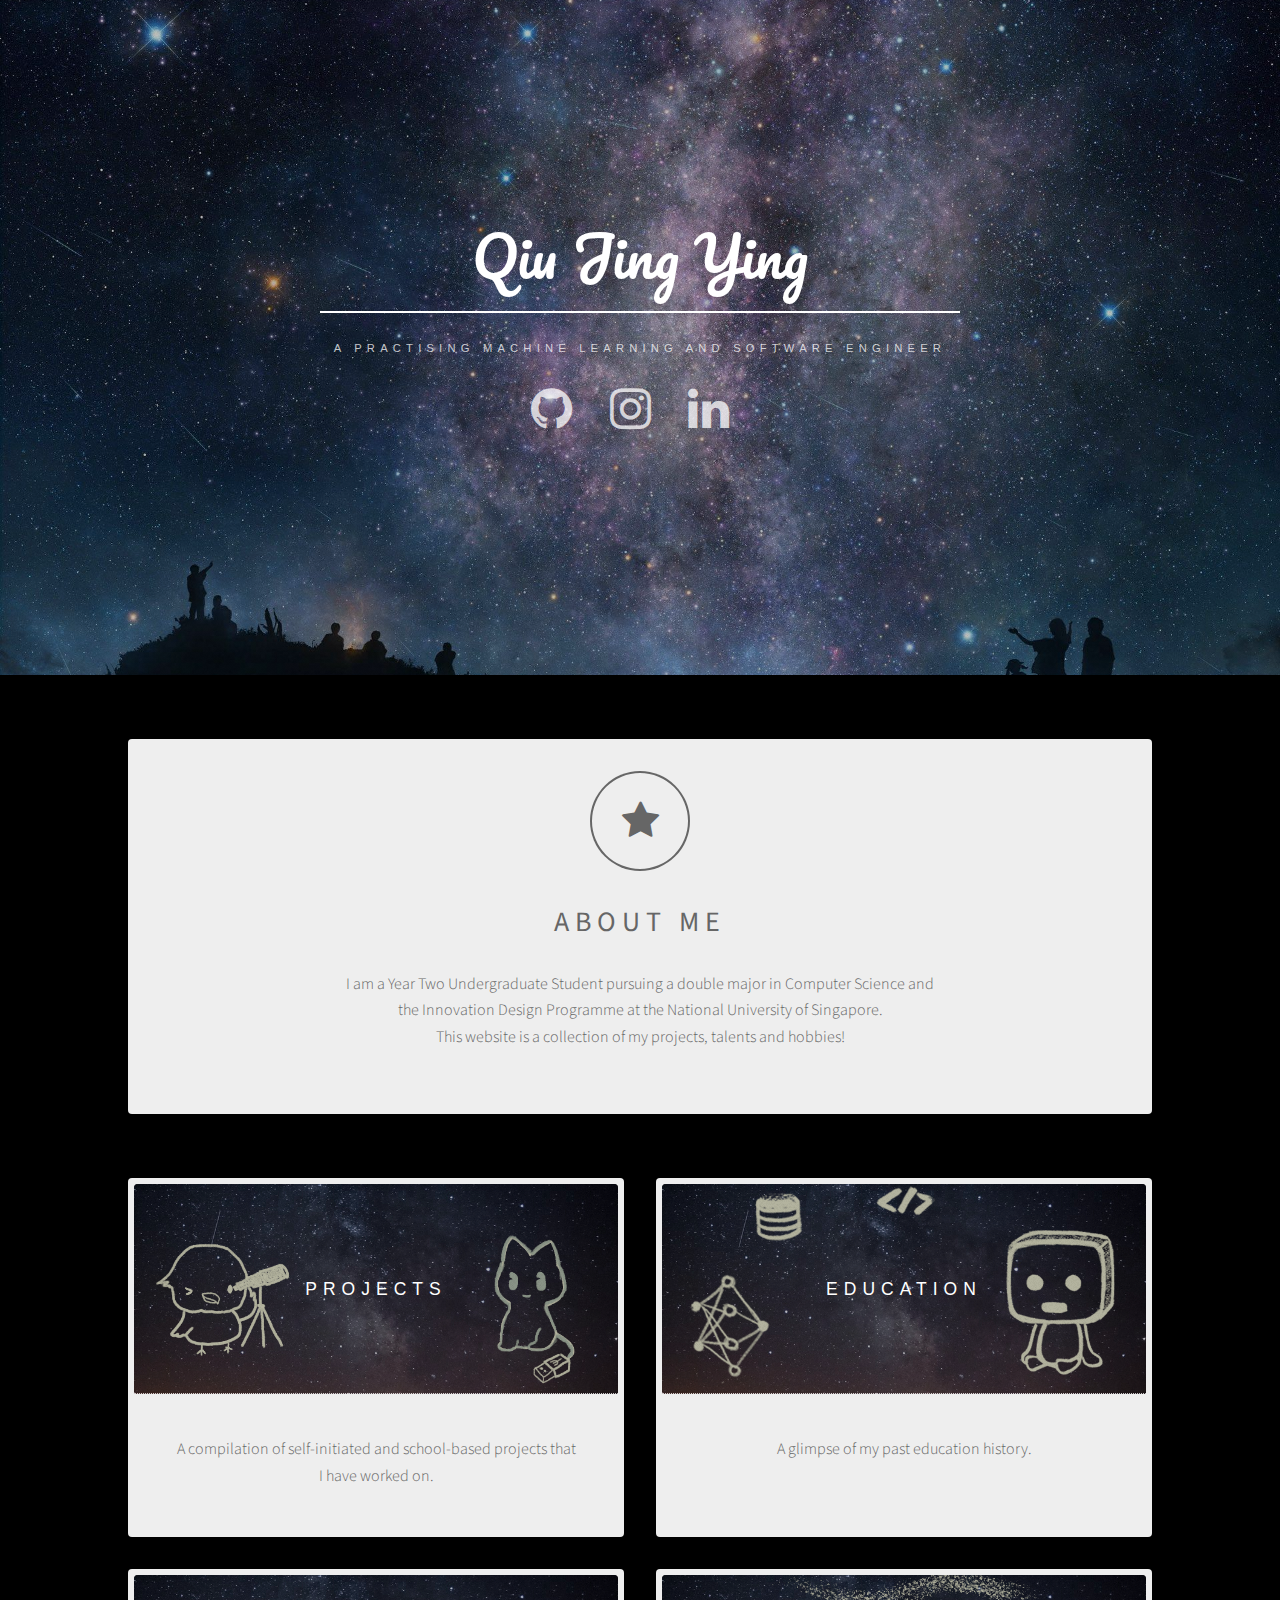
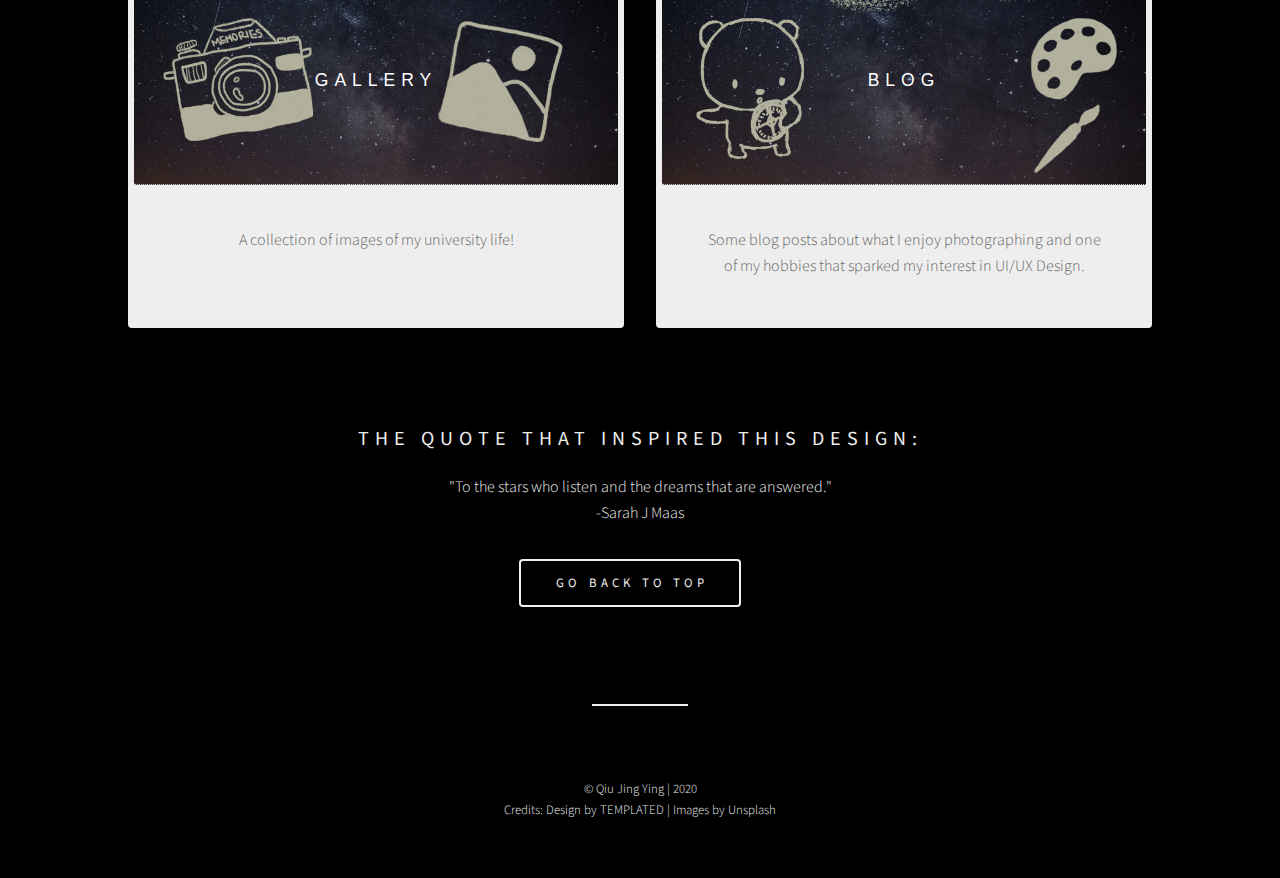
==== portfolio/src/main/webapp/index.html @ 9802f3d8 "rename css main file" ====
<!DOCTYPE html>
<html lang="en">

  <head>
    <meta charset="UTF-8">
    <title>Jing Ying</title>
    <link rel="stylesheet" href="css/main.css">
    <link rel="stylesheet" href="css/stars.css">
    <link rel="icon" href="images/homepage/logo.png">
    <script src="script.js"></script>
  </head>

  <body>
    <header id="header" class="alt">
      <div class="inner">
        <h1>Qiu Jing Ying</h1>
        <p>a practising Machine Learning and Software Engineer</p>
        <ul class="icons">
          <li><a href="https://github.com/haveaqiupill" class="icon fa-github large"><span class="label">Github</span></a></li>
          <li><a href="https://www.instagram.com/haveaqiupill" class="icon fa-instagram large"><span class="label">Instagram</span></a></li>
          <li><a href="https://www.linkedin.com/in/jingyingqiu" class="icon fa-linkedin large"><span class="label">LinkedIn</span></a></li>
        </ul>
      </div>
    </header>

    <!-- Wrapper -->
    <div class="stars">
    <div class="twinkling">
    <div id="wrapper">

      <!-- Banner -->
      <section id="maincard" class="main">
        <span class="icon fa-star major"></span>
        <h2>About Me</h2>
        <p>I am a Year Two Undergraduate Student pursuing a double major in Computer Science and<br />
          the Innovation Design Programme at the National University of Singapore.<br />
          This website is a collection of my projects, talents and hobbies!</p>
      </section>

      <!-- Items -->
      <section class="main items">
        <article class="item">
          <header>
            <a href="pages/projects.html"><img src="images/homepage/projects.png" alt="Projects" /></a>
            <h3>Projects</h3>
          </header>
          <p>A compilation of self-initiated and school-based projects that I have worked on.</p>
        </article>
        <article class="item">
          <header>
            <a href="pages/education.html"><img src="images/homepage/education.png" alt="Education" /></a>
            <h3>Education</h3>
          </header>
          <p>A glimpse of my past education history.</p>
        </article>
        <article class="item">
          <header>
            <a href="pages/gallery.html"><img src="images/homepage/gallery.png" alt="Gallery" /></a>
            <h3>Gallery</h3>
          </header>
          <p>A collection of images of my university life!</p>
        </article>
        <article class="item">
          <header>
            <a href="pages/blog.html"><img src="images/homepage/blog.png" alt="Blog" /></a>
            <h3>Blog</h3>
          </header>
          <p>Some blog posts about what I enjoy photographing and one of my hobbies that sparked my interest
            in UI/UX Design.</p>
        </article>
      </section>

      <!-- CTA -->
      <section id="cta" class="main special">
        <h3>The quote that inspired this design:</h3>
        <p>"To the stars who listen and the dreams that are answered."<br />
          -Sarah J Maas</p>
        <ul class="actions">
          <li><a href="#" class="button big">Go back to Top</a></li>
        </ul>
      </section>

      <!-- Footer -->
      <footer id="footer">
        <p class="copyright">&copy; Qiu Jing Ying | 2020<br /> Credits: Design by TEMPLATED | Images by Unsplash</p>
      </footer>

    </div>
    </div>
    </div>

  <script src="css_js/jquery.min.js"></script>
  <script src="css_js/skel.min.js"></script>
  <script src="css_js/util.js"></script>
  <script src="css_js/main.js"></script>

  </body>
</html>
---- portfolio/src/main/webapp/css/main.css ----
@import url(font-awesome.min.css);
@import url("https://fonts.googleapis.com/css?family=Pacifico|Source+Sans+Pro:200,300,400");

/*
	Epilogue by TEMPLATED
	templated.co @templatedco
	Released for free under the Creative Commons Attribution 3.0 license (templated.co/license)
*/

/* Reset */

	html, body, div, span, applet, object, iframe, h1, h2, h3, h4, h5, h6, p, blockquote, pre, a, abbr, acronym, address, big, cite, code, del, dfn, em, img, ins, kbd, q, s, samp, small, strike, strong, sub, sup, tt, var, b, u, i, center, dl, dt, dd, ol, ul, li, fieldset, form, label, legend, table, caption, tbody, tfoot, thead, tr, th, td, article, aside, canvas, details, embed, figure, figcaption, footer, header, hgroup, menu, nav, output, ruby, section, summary, time, mark, audio, video {
		margin: 0;
		padding: 0;
		border: 0;
		font-size: 100%;
		font: inherit;
		vertical-align: baseline;
	}

	article, aside, details, figcaption, figure, footer, header, hgroup, menu, nav, section {
		display: block;
	}

	body {
		line-height: 1;
	}

	ol, ul {
		list-style: none;
	}

	blockquote, q {
		quotes: none;
	}

	blockquote:before, blockquote:after, q:before, q:after {
		content: '';
		content: none;
	}

	table {
		border-collapse: collapse;
		border-spacing: 0;
	}

	body {
		-webkit-text-size-adjust: none;
	}

/* Box Model */

	*, *:before, *:after {
		-moz-box-sizing: border-box;
		-webkit-box-sizing: border-box;
		box-sizing: border-box;
	}

/* Basic */

	@-ms-viewport {
		width: device-width;
	}

	body {
		-ms-overflow-style: scrollbar;
	}

	@media screen and (max-width: 480px) {

		html, body {
			min-width: 320px;
		}

	}

	body {
		background: #f4f4f4;
	}

		body.is-loading *, body.is-loading *:before, body.is-loading *:after {
			-moz-animation: none !important;
			-webkit-animation: none !important;
			-ms-animation: none !important;
			animation: none !important;
			-moz-transition: none !important;
			-webkit-transition: none !important;
			-ms-transition: none !important;
			transition: none !important;
		}

/* Type */

	body {
		/* background-color: #191919; */
        background-color: #000;
		color: #666666;
	}

	body, input, select, textarea {
		font-family: "Source Sans Pro", Helvetica, sans-serif;
		font-size: 17pt;
		font-weight: 300;
		line-height: 1.65;
	}

		@media screen and (max-width: 1680px) {

			body, input, select, textarea {
				font-size: 13pt;
			}

		}

		@media screen and (max-width: 1280px) {

			body, input, select, textarea {
				font-size: 12pt;
			}

		}

		@media screen and (max-width: 360px) {

			body, input, select, textarea {
				font-size: 11pt;
			}

		}

	a {
		-moz-transition: color 0.2s ease, border-bottom-color 0.2s ease;
		-webkit-transition: color 0.2s ease, border-bottom-color 0.2s ease;
		-ms-transition: color 0.2s ease, border-bottom-color 0.2s ease;
		transition: color 0.2s ease, border-bottom-color 0.2s ease;
		text-decoration: none;
		border-bottom: dotted 1px;
	}

		a:hover {
			border-bottom-color: transparent;
		}

	strong, b {
		font-weight: 400;
	}

	em, i {
		font-style: italic;
	}

	p {
		margin: 0 0 2em 0;
	}

	h1, h2, h3, h4, h5, h6 {
		font-weight: 400;
		line-height: 1.5;
		margin: 0 0 1em 0;
		text-transform: uppercase;
		letter-spacing: 0.375rem;
	}

		h1 a, h2 a, h3 a, h4 a, h5 a, h6 a {
			color: inherit;
			text-decoration: none;
		}

	h1 {
		font-size: 2em;
	}

	h2 {
		font-size: 1.75em;
	}

	h3 {
		font-size: 1.25em;
	}

	h4 {
		font-size: 1em;
	}

	h5 {
		font-size: 0.9em;
	}

	h6 {
		font-size: 0.7em;
	}

	@media screen and (max-width: 736px) {

		h1 {
			font-size: 1.5em;
		}

		h2 {
			font-size: 1.25em;
		}

		h3 {
			font-size: 1em;
		}

	}

	sub {
		font-size: 0.8em;
		position: relative;
		top: 0.5em;
	}

	sup {
		font-size: 0.8em;
		position: relative;
		top: -0.5em;
	}

	blockquote {
		border-left: solid 4px;
		font-style: italic;
		margin: 0 0 2em 0;
		padding: 0.5em 0 0.5em 2em;
	}

	code {
		border-radius: 4px;
		border: solid 1px;
		font-family: "Courier New", monospace;
		font-size: 0.9em;
		margin: 0 0.25em;
		padding: 0.25em 0.65em;
	}

	pre {
		-webkit-overflow-scrolling: touch;
		font-family: "Courier New", monospace;
		font-size: 0.9em;
		margin: 0 0 2em 0;
	}

		pre code {
			display: block;
			line-height: 1.75;
			padding: 1em 1.5em;
			overflow-x: auto;
		}

	hr {
		border: 0;
		border-bottom: solid 1px;
		margin: 2em 0;
	}

		hr.major {
			margin: 3em 0;
		}

	.align-left {
		text-align: left;
	}

	.align-center {
		text-align: center;
	}

	.align-right {
		text-align: right;
	}

	input, select, textarea {
		color: #eeeeee;
	}

	a {
		color: inherit;
	}

		a:hover {
			color: #EF6480 !important;
		}

	strong, b {
		color: #eeeeee;
	}

	h1, h2, h3, h4, h5, h6 {
		color: #eeeeee;
	}

	blockquote {
		border-left-color: #eeeeee;
	}

	code {
		background: rgba(144, 144, 144, 0.075);
		border-color: #666666;
	}

	hr {
		border-bottom-color: #666666;
	}

/* Box */

	.box {
		border-radius: 4px;
		border: solid 1px;
		margin-bottom: 2em;
		padding: 1.5em;
	}

		.box > :last-child,
		.box > :last-child > :last-child,
		.box > :last-child > :last-child > :last-child {
			margin-bottom: 0;
		}

		.box.alt {
			border: 0;
			border-radius: 0;
			padding: 0;
		}

	.box {
		border-color: #666666;
	}

/* Button */

	input[type="submit"],
	input[type="reset"],
	input[type="button"],
	button,
	.button {
		-moz-appearance: none;
		-webkit-appearance: none;
		-ms-appearance: none;
		appearance: none;
		-moz-transition: box-shadow 0.2s ease-in-out, background-color 0.2s ease-in-out, color 0.2s ease-in-out;
		-webkit-transition: box-shadow 0.2s ease-in-out, background-color 0.2s ease-in-out, color 0.2s ease-in-out;
		-ms-transition: box-shadow 0.2s ease-in-out, background-color 0.2s ease-in-out, color 0.2s ease-in-out;
		transition: box-shadow 0.2s ease-in-out, background-color 0.2s ease-in-out, color 0.2s ease-in-out;
		border-radius: 4px;
		border: 0;
		cursor: pointer;
		display: inline-block;
		font-weight: 400;
		height: 3.5em;
		line-height: 3.5em;
		padding: 0 2em 0 2.375em;
		text-align: center;
		text-decoration: none;
		white-space: nowrap;
		text-transform: uppercase;
		letter-spacing: 0.325em;
		font-size: 0.725em;
	}

		input[type="submit"].icon:before,
		input[type="reset"].icon:before,
		input[type="button"].icon:before,
		button.icon:before,
		.button.icon:before {
			margin-right: 0.5em;
		}

		input[type="submit"].fit,
		input[type="reset"].fit,
		input[type="button"].fit,
		button.fit,
		.button.fit {
			display: block;
			margin: 0 0 1em 0;
			width: 100%;
		}

		input[type="submit"].big,
		input[type="reset"].big,
		input[type="button"].big,
		button.big,
		.button.big {
			font-size: 0.8em;
			padding: 0 2.5em 0 2.875em;
			height: 3.75em;
			line-height: 3.75em;
		}

		input[type="submit"].disabled, input[type="submit"]:disabled,
		input[type="reset"].disabled,
		input[type="reset"]:disabled,
		input[type="button"].disabled,
		input[type="button"]:disabled,
		button.disabled,
		button:disabled,
		.button.disabled,
		.button:disabled {
			-moz-pointer-events: none;
			-webkit-pointer-events: none;
			-ms-pointer-events: none;
			pointer-events: none;
			opacity: 0.25;
		}

		@media screen and (max-width: 480px) {

			input[type="submit"],
			input[type="reset"],
			input[type="button"],
			button,
			.button {
				padding: 0;
			}

		}

	input[type="submit"],
	input[type="reset"],
	input[type="button"],
	button,
	.button {
		background-color: transparent;
		box-shadow: inset 0 0 0 2px #eeeeee;
		color: #eeeeee !important;
	}

		input[type="submit"]:hover,
		input[type="reset"]:hover,
		input[type="button"]:hover,
		button:hover,
		.button:hover {
			color: #EF6480 !important;
			box-shadow: inset 0 0 0 2px #EF6480;
		}

		input[type="submit"]:active,
		input[type="reset"]:active,
		input[type="button"]:active,
		button:active,
		.button:active {
			background-color: rgba(239, 100, 128, 0.15);
		}

		input[type="submit"].icon:before,
		input[type="reset"].icon:before,
		input[type="button"].icon:before,
		button.icon:before,
		.button.icon:before {
			color: #999999;
		}

/* Form */

	form {
		margin: 0 0 2em 0;
	}

	label {
		display: block;
		font-size: 0.9em;
		font-weight: 400;
		margin: 0 0 1em 0;
	}

	input[type="text"],
	input[type="password"],
	input[type="email"],
	select,
	textarea {
		-moz-appearance: none;
		-webkit-appearance: none;
		-ms-appearance: none;
		appearance: none;
		border-radius: 4px;
		border: none;
		border: solid 1px;
		color: inherit;
		display: block;
		outline: 0;
		padding: 0 1em;
		text-decoration: none;
		width: 100%;
	}

		input[type="text"]:invalid,
		input[type="password"]:invalid,
		input[type="email"]:invalid,
		select:invalid,
		textarea:invalid {
			box-shadow: none;
		}

	.select-wrapper {
		text-decoration: none;
		display: block;
		position: relative;
	}

		.select-wrapper:before {
			-moz-osx-font-smoothing: grayscale;
			-webkit-font-smoothing: antialiased;
			font-family: FontAwesome;
			font-style: normal;
			font-weight: normal;
			text-transform: none !important;
		}

		.select-wrapper:before {
			content: '\f078';
			display: block;
			height: 2.75em;
			line-height: 2.75em;
			pointer-events: none;
			position: absolute;
			right: 0;
			text-align: center;
			top: 0;
			width: 2.75em;
		}

		.select-wrapper select::-ms-expand {
			display: none;
		}

	input[type="text"],
	input[type="password"],
	input[type="email"],
	select {
		height: 2.75em;
	}

	textarea {
		padding: 0.75em 1em;
	}

	input[type="checkbox"],
	input[type="radio"] {
		-moz-appearance: none;
		-webkit-appearance: none;
		-ms-appearance: none;
		appearance: none;
		display: block;
		float: left;
		margin-right: -2em;
		opacity: 0;
		width: 1em;
		z-index: -1;
	}

		input[type="checkbox"] + label,
		input[type="radio"] + label {
			text-decoration: none;
			cursor: pointer;
			display: inline-block;
			font-size: 1em;
			font-weight: 200;
			padding-left: 2.4em;
			padding-right: 0.75em;
			position: relative;
		}

			input[type="checkbox"] + label:before,
			input[type="radio"] + label:before {
				-moz-osx-font-smoothing: grayscale;
				-webkit-font-smoothing: antialiased;
				font-family: FontAwesome;
				font-style: normal;
				font-weight: normal;
				text-transform: none !important;
			}

			input[type="checkbox"] + label:before,
			input[type="radio"] + label:before {
				border-radius: 4px;
				border: solid 1px;
				content: '';
				display: inline-block;
				height: 1.65em;
				left: 0;
				line-height: 1.58125em;
				position: absolute;
				text-align: center;
				top: 0;
				width: 1.65em;
			}

		input[type="checkbox"]:checked + label:before,
		input[type="radio"]:checked + label:before {
			content: '\f00c';
		}

	input[type="checkbox"] + label:before {
		border-radius: 4px;
	}

	input[type="radio"] + label:before {
		border-radius: 100%;
	}

	::-webkit-input-placeholder {
		opacity: 1.0;
	}

	:-moz-placeholder {
		opacity: 1.0;
	}

	::-moz-placeholder {
		opacity: 1.0;
	}

	:-ms-input-placeholder {
		opacity: 1.0;
	}

	.formerize-placeholder {
		opacity: 1.0;
	}

	label {
		color: #444444;
	}

	input[type="text"],
	input[type="password"],
	input[type="email"],
	select,
	textarea {
		background: rgba(144, 144, 144, 0.075);
		border-color: #666666;
	}

		input[type="text"]:focus,
		input[type="password"]:focus,
		input[type="email"]:focus,
		select:focus,
		textarea:focus {
			border-color: #EF6480;
			box-shadow: 0 0 0 1px #EF6480;
		}

	.select-wrapper:before {
		color: #666666;
	}

	input[type="checkbox"] + label,
	input[type="radio"] + label {
		color: #666666;
	}

		input[type="checkbox"] + label:before,
		input[type="radio"] + label:before {
			background: rgba(144, 144, 144, 0.075);
			border-color: #666666;
		}

	input[type="checkbox"]:checked + label:before,
	input[type="radio"]:checked + label:before {
		background-color: #EF6480;
		border-color: #EF6480;
		color: #ffffff;
	}

	input[type="checkbox"]:focus + label:before,
	input[type="radio"]:focus + label:before {
		border-color: #EF6480;
		box-shadow: 0 0 0 1px #EF6480;
	}

	::-webkit-input-placeholder {
		color: #999999 !important;
	}

	:-moz-placeholder {
		color: #999999 !important;
	}

	::-moz-placeholder {
		color: #999999 !important;
	}

	:-ms-input-placeholder {
		color: #999999 !important;
	}

	.formerize-placeholder {
		color: #999999 !important;
	}

/* Icon */

	.icon {
		text-decoration: none;
		border-bottom: none;
		position: relative;
	}

		.icon:before {
			-moz-osx-font-smoothing: grayscale;
			-webkit-font-smoothing: antialiased;
			font-family: FontAwesome;
			font-style: normal;
			font-weight: normal;
			text-transform: none !important;
		}

		.icon > .label {
			display: none;
		}

        .icon.large {
			display: block;
			margin: 0 0 1.5em 0;
		}
            .icon.large:before {
                    font-size: 3rem;
                    width: 3em;
                    height: 3em;
            }

		.icon.major {
			display: block;
			margin: 0 0 1.5em 0;
		}

			.icon.major:before {
				cursor: default;
				font-size: 2.5rem;
				box-shadow: inset 0 0 0 2px #666666;
				width: 2.5em;
				height: 2.5em;
				line-height: 2.5em;
				display: inline-block;
				border-radius: 100%;
				color: #666666;
			}

		@media screen and (max-width: 736px) {

			.icon.major:before {
				font-size: 2rem;
			}

		}

/* Image */

	.image {
		border-radius: 4px;
		border: 0;
		display: inline-block;
		position: relative;
	}

		.image img {
			border-radius: 4px;
			display: block;
		}

		.image.left, .image.right {
			max-width: 40%;
		}

			.image.left img, .image.right img {
				width: 100%;
			}

		.image.left {
			float: left;
			margin: 0 1.5em 1em 0;
			top: 0.25em;
		}

		.image.right {
			float: right;
			margin: 0 0 1em 1.5em;
			top: 0.25em;
		}

		.image.fit {
			display: block;
			margin: 0 0 2em 0;
			width: 100%;
		}

			.image.fit img {
				width: 100%;
			}

		.image.main {
			display: block;
			margin: 0 0 3em 0;
			width: 100%;
		}

			.image.main img {
				width: 100%;
			}

/* List */

	ol {
		list-style: decimal;
		margin: 0 0 2em 0;
		padding-left: 1.25em;
	}

		ol li {
			padding-left: 0.25em;
		}

	ul {
		list-style: none;
		margin: 0 0 2em 0;
		padding-left: 1em;

	}

		ul li {
            display: inline-block;
            margin-right: 20px;
		}

		ul.alt {
			list-style: none;
			padding-left: 0;
		}

			ul.alt li {
				border-top: solid 1px;
				padding: 0.5em 0;
			}

				ul.alt li:first-child {
					border-top: 0;
					padding-top: 0;
				}

		ul.icons {
			cursor: default;
			list-style: none;
			padding-left: 0;
		}

			ul.icons li {
				display: inline-block;
				padding: 0 1em 0 0;
			}

				ul.icons li:last-child {
					padding-right: 0;
				}

		ul.actions {
			cursor: default;
			list-style: none;
			padding-left: 0;
		}

			ul.actions li {
				display: inline-block;
				padding: 0 1em 0 0;
				vertical-align: middle;
			}

				ul.actions li:last-child {
					padding-right: 0;
				}

			ul.actions.small li {
				padding: 0 0.5em 0 0;
			}

			ul.actions.vertical li {
				display: block;
				padding: 1em 0 0 0;
			}

				ul.actions.vertical li:first-child {
					padding-top: 0;
				}

				ul.actions.vertical li > * {
					margin-bottom: 0;
				}

			ul.actions.vertical.small li {
				padding: 0.5em 0 0 0;
			}

				ul.actions.vertical.small li:first-child {
					padding-top: 0;
				}

			ul.actions.fit {
				display: table;
				margin-left: -1em;
				padding: 0;
				table-layout: fixed;
				width: calc(100% + 1em);
			}

				ul.actions.fit li {
					display: table-cell;
					padding: 0 0 0 1em;
				}

					ul.actions.fit li > * {
						margin-bottom: 0;
					}

				ul.actions.fit.small {
					margin-left: -0.5em;
					width: calc(100% + 0.5em);
				}

					ul.actions.fit.small li {
						padding: 0 0 0 0.5em;
					}

			@media screen and (max-width: 480px) {

				ul.actions {
					margin: 0 0 2em 0;
				}

					ul.actions li {
						padding: 1em 0 0 0;
						display: block;
						text-align: center;
						width: 100%;
					}

						ul.actions li:first-child {
							padding-top: 0;
						}

						ul.actions li > * {
							width: 100%;
							margin: 0 !important;
						}

					ul.actions.small li {
						padding: 0.5em 0 0 0;
					}

						ul.actions.small li:first-child {
							padding-top: 0;
						}

			}

	dl {
		margin: 0 0 2em 0;
	}

		dl dt {
			display: block;
			font-weight: 400;
			margin: 0 0 1em 0;
		}

		dl dd {
			margin-left: 2em;
		}

	ul.alt li {
		border-top-color: #666666;
	}

/* Table */

	.table-wrapper {
		-webkit-overflow-scrolling: touch;
		overflow-x: auto;
	}

	table {
		margin: 0 0 2em 0;
		width: 100%;
	}

		table tbody tr {
			border: solid 1px;
			border-left: 0;
			border-right: 0;
		}

		table td {
			padding: 0.75em 0.75em;
		}

		table th {
			font-size: 0.9em;
			font-weight: 400;
			padding: 0 0.75em 0.75em 0.75em;
			text-align: left;
		}

		table thead {
			border-bottom: solid 2px;
		}

		table tfoot {
			border-top: solid 2px;
		}

		table.alt {
			border-collapse: separate;
		}

			table.alt tbody tr td {
				border: solid 1px;
				border-left-width: 0;
				border-top-width: 0;
			}

				table.alt tbody tr td:first-child {
					border-left-width: 1px;
				}

			table.alt tbody tr:first-child td {
				border-top-width: 1px;
			}

			table.alt thead {
				border-bottom: 0;
			}

			table.alt tfoot {
				border-top: 0;
			}

	table tbody tr {
		border-color: #666666;
	}

		table tbody tr:nth-child(2n + 1) {
			background-color: rgba(144, 144, 144, 0.075);
		}

	table th {
		color: #444444;
	}

	table thead {
		border-bottom-color: #666666;
	}

	table tfoot {
		border-top-color: #666666;
	}

	table.alt tbody tr td {
		border-color: #666666;
	}

/* Main Card */

    #maincard {
		padding: 2em 2em 2em 2em;
		background-color: #eeeeee;
		border-radius: 4px;
		text-align: center;
	}

        #maincard.main > p, h2 {
            color: #666666;
        }

        #main > header:first-child {
			text-align: center;
		}

		@media screen and (max-width: 736px) {

			#main {
				padding: 2em 2em 0.1em 2em;
			}

		}

		@media screen and (max-width: 480px) {

			#main {
				padding: 2em 1em 0.1em 1em;
			}

		}



/* Item */

	.item {
		padding: 3em 3em 1em 3em;
		background-color: #eeeeee;
		border-radius: 4px;
		text-align: center;
	}

		.item header {
			border-top-left-radius: 4px;
			border-top-right-radius: 4px;
			margin: -3em 0 3em -3em;
			width: calc(100% + 6em);
			height: 15em;
			display: -moz-flex;
			display: -webkit-flex;
			display: -ms-flex;
			display: flex;
			-moz-align-items: center;
			-webkit-align-items: center;
			-ms-align-items: center;
			align-items: center;
			-moz-justify-content: center;
			-webkit-justify-content: center;
			-ms-justify-content: center;
			justify-content: center;
			background-color: #444;
			color: rgba(255, 255, 255, 0.75);
			position: relative;
			overflow: hidden;
		}

			.item header input, .item header select, .item header textarea {
				color: #ffffff;
			}

			.item header a {
				color: inherit;
			}

				.item header a:hover {
					color: #EF6480 !important;
				}

			.item header strong, .item header b {
				color: #ffffff;
			}

			.item header h1, .item header h2, .item header h3, .item header h4, .item header h5, .item header h6 {
				color: #ffffff;
			}

			.item header blockquote {
				border-left-color: #ffffff;
			}

			.item header code {
				background: rgba(255, 255, 255, 0.075);
				border-color: #ffffff;
			}

			.item header hr {
				border-bottom-color: #ffffff;
			}

			.item header a {
				-moz-transition: -moz-transform 0.2s ease;
				-webkit-transition: -webkit-transform 0.2s ease;
				-ms-transition: -ms-transform 0.2s ease;
				transition: transform 0.2s ease;
				background-size: cover;
				background-position: center;
				background-repeat: no-repeat;
				position: absolute;
				top: 0;
				left: 0;
				width: 100%;
				height: 100%;
				display: block;
			}

				.item header a:before {
					content: '';
					display: block;
					position: absolute;
					top: 0;
					left: 0;
					width: 100%;
					height: 100%;
					background-color: rgba(0, 0, 0, 0.25);
					background-image: url("../images/homepage/overlay.png");
				}

			.item header:hover a {
				-moz-transform: scale(1.1);
				-webkit-transform: scale(1.1);
				-ms-transform: scale(1.1);
				transform: scale(1.1);
			}

			.item header > * {
				position: relative;
				z-index: 1;
			}

			.item header h3 {
				margin: 0;
				-moz-pointer-events: none;
				-webkit-pointer-events: none;
				-ms-pointer-events: none;
				pointer-events: none;
			}

	.items {
		display: -moz-flex;
		display: -webkit-flex;
		display: -ms-flex;
		display: flex;
		-moz-flex-wrap: wrap;
		-webkit-flex-wrap: wrap;
		-ms-flex-wrap: wrap;
		flex-wrap: wrap;
		width: calc(100% + 2em);
		margin: -2em 0 0 -2em;
	}

		.items .item {
			margin: 2em 0 0 2em;
			width: calc(50% - 2em);
		}

	@media screen and (max-width: 980px) {

		.item header {
			height: 25em;
		}

		.items {
			-moz-flex-direction: column;
			-webkit-flex-direction: column;
			-ms-flex-direction: column;
			flex-direction: column;
			-moz-flex-wrap: nowrap;
			-webkit-flex-wrap: nowrap;
			-ms-flex-wrap: nowrap;
			flex-wrap: nowrap;
			width: 100%;
			margin: 0;
		}

			.items .item {
				width: 100%;
				margin: 0 0 2em 0;
			}

				.items .item:last-child {
					margin-bottom: 0;
				}

	}

	@media screen and (max-width: 736px) {

		.item header {
			height: 15em;
		}

		.items .item {
			margin: 0 0 1em 0;
		}

	}

	@media screen and (max-width: 480px) {

		.item {
			padding: 2em 1em 0.1em 1em;
		}

			.item header {
				height: 12em;
				margin: -2em 0 2em -1em;
				width: calc(100% + 2em);
			}

	}

/* Wrapper */

	#wrapper {
		width: 64em;
		margin: 0 auto;
		max-width: calc(100% - 4em);
		padding: 4em 0 2em 0;
	}

		#wrapper > .main {
			margin-bottom: 4em;
		}

		@media screen and (max-width: 980px) {

			#wrapper {
				padding: 2em 0 2em 0;
			}

				#wrapper > .main {
					margin-bottom: 2em;
				}

		}

		@media screen and (max-width: 736px) {

			#wrapper {
				max-width: calc(100% - 2em);
				padding: 1em 0 0.1em 0;
			}

				#wrapper > .main {
					margin-bottom: 1em;
				}

		}

/* Header */

	#header {
		background-color: #444;
		color: rgba(255, 255, 255, 0.75);
		display: -moz-flex;
		display: -webkit-flex;
		display: -ms-flex;
		display: flex;
		-moz-align-items: center;
		-webkit-align-items: center;
		-ms-align-items: center;
		align-items: center;
		-moz-justify-content: center;
		-webkit-justify-content: center;
		-ms-justify-content: center;
		justify-content: center;
		-moz-flex-direction: column;
		-webkit-flex-direction: column;
		-ms-flex-direction: column;
		flex-direction: column;
		padding: 8em 0 6em 0;
		background-image: url("../images/homepage/banner.jpg");
		background-size: cover;
		background-position: center;
		background-attachment: fixed;
		text-align: center;
		position: relative;
		cursor: default;
	}

		#header input, #header select, #header textarea {
			color: #ffffff;
		}

		#header a {
			color: inherit;
		}

			#header a:hover {
				color: #EF6480 !important;
			}

		#header strong, #header b {
			color: #ffffff;
		}

		#header h1, #header h2, #header h3, #header h4, #header h5, #header h6 {
			color: #ffffff;
		}

		#header blockquote {
			border-left-color: #ffffff;
		}

		#header code {
			background: rgba(255, 255, 255, 0.075);
			border-color: #ffffff;
		}

		#header hr {
			border-bottom-color: #ffffff;
		}

		#header:before {
			content: '';
			display: block;
			position: absolute;
			top: 0;
			left: 0;
			width: 100%;
			height: 100%;
			background-color: rgba(0, 0, 0, 0.25);
			background-image: url("../images/homepage/overlay.png");
		}

		#header h1 {
			margin-bottom: 0.5em;
		}

		#header .inner {
			position: relative;
			z-index: 1;
		}

		#header.alt {
			height: 20em;
			min-height: 20em;
			min-height: 75vh;
		}

			#header.alt:before {
				-moz-transition: background-color 3s ease;
				-webkit-transition: background-color 3s ease;
				-ms-transition: background-color 3s ease;
				transition: background-color 3s ease;
				-moz-transition-delay: 1s;
				-webkit-transition-delay: 1s;
				-ms-transition-delay: 1s;
				transition-delay: 1s;
			}

			#header.alt h1 {
				font-size: 4em;
				padding: 0 0.5em 0.25em 0.5em;
				border-bottom: solid 2px #ffffff;
				font-weight: 200;
				font-family: "Pacifico", cursive;
				text-transform: none;
				letter-spacing: 0;
			}

			#header.alt p {
				text-transform: uppercase;
				letter-spacing: 0.325rem;
				font-weight: 400;
				font-size: 0.8em;
				padding: 0 1.25em;
			}

			#header.alt .inner {
				-moz-transition: opacity 2s ease;
				-webkit-transition: opacity 2s ease;
				-ms-transition: opacity 2s ease;
				transition: opacity 2s ease;
				opacity: 1;
			}

		body.is-loading #header.alt:before {
			background-color: black;
		}

		body.is-loading #header.alt .inner {
			opacity: 0;
		}

		@media screen and (max-width: 1280px) {

			#header {
				background-attachment: scroll;
			}

		}

		@media screen and (max-width: 736px) {

			#header {
				padding: 4em 2em 2em 2em;
			}

				#header.alt h1 {
					font-size: 2.5em;
					padding-left: 0;
					padding-right: 0;
				}

				#header.alt p {
					padding: 0;
				}

				#header.alt .inner {
					max-width: 20em;
				}

		}

/* Main */

	#main {
		padding: 4em 4em 2em 4em;
		background-color: #161712;
		border-radius: 4px;
	}

		#main > header:first-child {
			text-align: center;
		}

		@media screen and (max-width: 736px) {

			#main {
				padding: 2em 2em 0.1em 2em;
			}

		}

		@media screen and (max-width: 480px) {

			#main {
				padding: 2em 1em 0.1em 1em;
			}

		}

/* Intro */

	#intro {
		padding: 3em 4em 0.5em 4em;
		background-color: #161712;
		border-radius: 4px;
		text-align: center;
	}

        #intro > p {
            color: #eeeeee;
        }

		@media screen and (max-width: 736px) {

			#intro {
				padding: 1.5em 2em 0.1em 2em;
			}

		}

		@media screen and (max-width: 480px) {

			#intro {
				padding: 1.5em 1em 0.1em 1em;
			}

				#intro p br {
					display: none;
				}

		}

/* CTA */

	#cta {
		padding: 2em 0 0.1em 0;
		text-align: center;
	}

        #cta > p {
            color: #eeeeee;
        }

		@media screen and (max-width: 736px) {

			#cta {
				padding: 2em 2em 0.1em 2em;
			}

		}

		@media screen and (max-width: 480px) {

			#cta {
				padding: 2em 1em 0.1em 1em;
			}

				#cta p br {
					display: none;
				}

		}

/* Footer */

	#footer {
		text-align: center;
		margin-top: 4em;
	}
        #footer > p {
            color: #eeeeee;
        }

		#footer a {
			color: inherit;
		}

		#footer:before {
			content: '';
			display: inline-block;
			width: 6em;
			height: 2px;
			background-color: #eeeeee;
			margin-bottom: 4em;
		}

		#footer .copyright {
			font-size: 0.8em;
		}

		@media screen and (max-width: 736px) {

			#footer {
				margin-top: 2em;
			}

				#footer:before {
					margin-bottom: 2em;
				}

		}
---- portfolio/src/main/webapp/css/stars.css ----
/* ==============================================================================================
SED Innovations
https://sed.am
https://mkrtchyan.ga
================================================================================================= */
* {
    margin: 0;
    padding: 0;
}
header {
    background-color:rgba(33, 33, 33, 0.9);
    color:#ffffff;
    display:block;
    font: 14px/1.3 Arial,sans-serif;
    height:50px;
    position:relative;
    z-index:5;
}
h2{
    margin-top: 30px;
    text-align: center;
}
header h2{
    font-size: 22px;
    margin: 0 auto;
    padding: 10px 0;
    width: 80%;
    text-align: center;
}
header a, a:visited {
    text-decoration:none;
    color:#fcfcfc;
}

@keyframes move-twink-back {
    from {background-position:0 0;}
    to {background-position:-10000px 5000px;}
}
@-webkit-keyframes move-twink-back {
    from {background-position:0 0;}
    to {background-position:-10000px 5000px;}
}
@-moz-keyframes move-twink-back {
    from {background-position:0 0;}
    to {background-position:-10000px 5000px;}
}
@-ms-keyframes move-twink-back {
    from {background-position:0 0;}
    to {background-position:-10000px 5000px;}
}

@keyframes move-clouds-back {
    from {background-position:0 0;}
    to {background-position:10000px 0;}
}
@-webkit-keyframes move-clouds-back {
    from {background-position:0 0;}
    to {background-position:10000px 0;}
}
@-moz-keyframes move-clouds-back {
    from {background-position:0 0;}
    to {background-position:10000px 0;}
}
@-ms-keyframes move-clouds-back {
    from {background-position: 0;}
    to {background-position:10000px 0;}
}

.stars, .twinkling, .clouds {
  position:relative;
  top:0;
  left:0;
  right:0;
  bottom:0;
  width:100%;
  height:100%;
  display:block;
}

.stars {
  background:#000 url(http://www.script-tutorials.com/demos/360/images/stars.png) repeat top center;
  z-index:0;
}

.twinkling{
  background:transparent url(http://www.script-tutorials.com/demos/360/images/twinkling.png) repeat top center;
  z-index:1;

  -moz-animation:move-twink-back 200s linear infinite;
  -ms-animation:move-twink-back 200s linear infinite;
  -o-animation:move-twink-back 200s linear infinite;
  -webkit-animation:move-twink-back 200s linear infinite;
  animation:move-twink-back 200s linear infinite;
}

.clouds{
    background:transparent url(http://www.script-tutorials.com/demos/360/images/clouds3.png) repeat top center;
    z-index:3;

  -moz-animation:move-clouds-back 200s linear infinite;
  -ms-animation:move-clouds-back 200s linear infinite;
  -o-animation:move-clouds-back 200s linear infinite;
  -webkit-animation:move-clouds-back 200s linear infinite;
  animation:move-clouds-back 200s linear infinite;
}
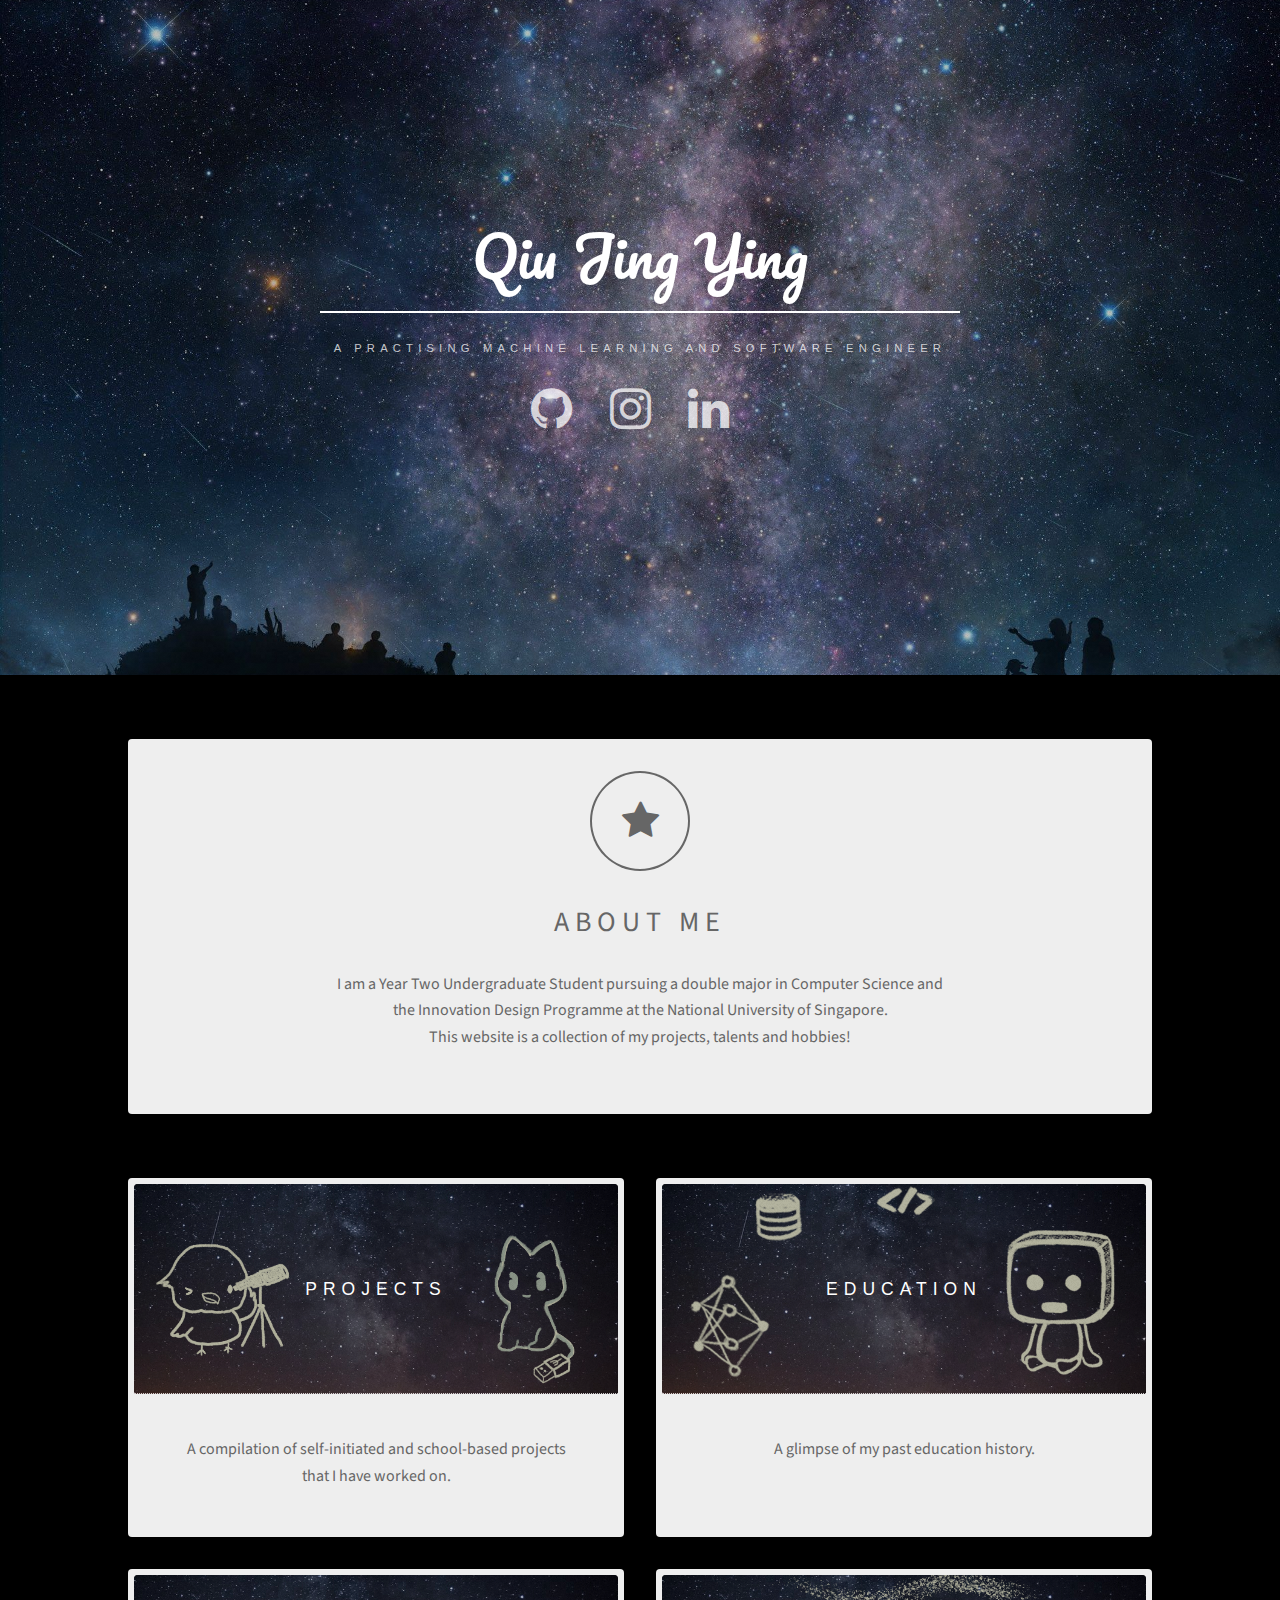
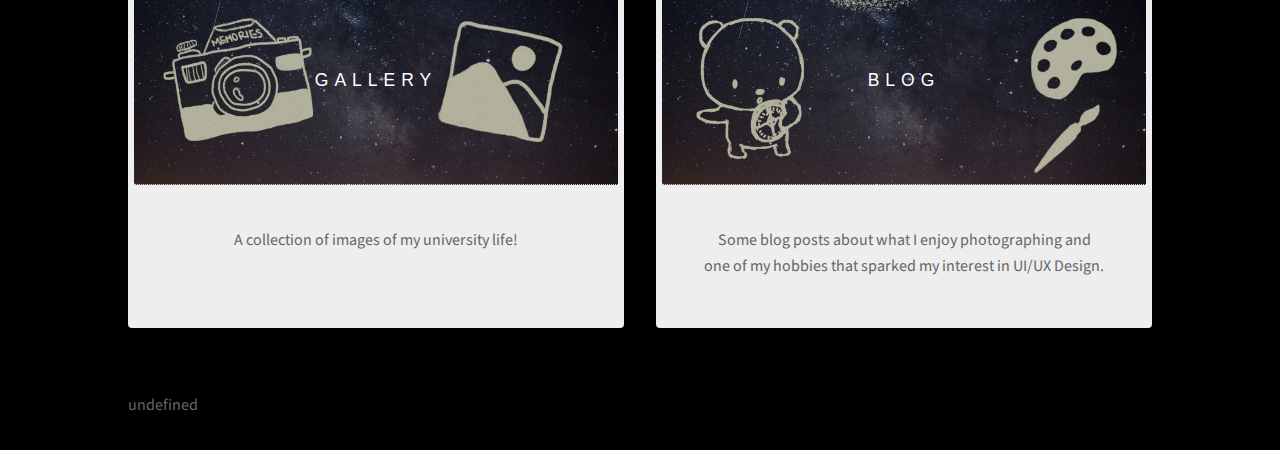
==== commit 454cedbd: "shift code to portfolio directory" ====
--- a/portfolio/src/main/webapp/index.html
+++ b/portfolio/src/main/webapp/index.html
@@ -10,7 +10,7 @@
     <script src="script.js"></script>
   </head>
 
-  <body>
+  <body onload="getDataFromPortfolio()">
     <header id="header" class="alt">
       <div class="inner">
         <h1>Qiu Jing Ying</h1>
@@ -70,6 +70,8 @@
         </article>
       </section>
 
+      <div id="text-container"/>
+
       <!-- CTA -->
       <section id="cta" class="main special">
         <h3>The quote that inspired this design:</h3>
--- a/portfolio/src/main/webapp/css/main.css
+++ b/portfolio/src/main/webapp/css/main.css
@@ -1,504 +1,568 @@
 @import url(font-awesome.min.css);
-@import url("https://fonts.googleapis.com/css?family=Pacifico|Source+Sans+Pro:200,300,400");
+@import url("https://fonts.googleapis.com/css?family=Pacifico|Source+Sans+Pro:400,500");
 
 /*
-	Epilogue by TEMPLATED
-	templated.co @templatedco
-	Released for free under the Creative Commons Attribution 3.0 license (templated.co/license)
+Epilogue by TEMPLATED
+templated.co @templatedco
+Released for free under the Creative Commons Attribution 3.0 license (templated.co/license)
 */
 
 /* Reset */
 
-	html, body, div, span, applet, object, iframe, h1, h2, h3, h4, h5, h6, p, blockquote, pre, a, abbr, acronym, address, big, cite, code, del, dfn, em, img, ins, kbd, q, s, samp, small, strike, strong, sub, sup, tt, var, b, u, i, center, dl, dt, dd, ol, ul, li, fieldset, form, label, legend, table, caption, tbody, tfoot, thead, tr, th, td, article, aside, canvas, details, embed, figure, figcaption, footer, header, hgroup, menu, nav, output, ruby, section, summary, time, mark, audio, video {
-		margin: 0;
+html, body, div, span, applet, object, iframe, h1, h2, h3, h4, h5, h6, p, blockquote, pre, a, abbr, acronym, address, big, cite, code, del, dfn, em, img, ins, kbd, q, s, samp, small, strike, strong, sub, sup, tt, var, b, u, i, center, dl, dt, dd, ol, ul, li, fieldset, form, label, legend, table, caption, tbody, tfoot, thead, tr, th, td, article, aside, canvas, details, embed, figure, figcaption, footer, header, hgroup, menu, nav, output, ruby, section, summary, time, mark, audio, video {
+	margin: 0;
+	padding: 0;
+	border: 0;
+	font-size: 100%;
+	font: inherit;
+	vertical-align: baseline;
+}
+
+article, aside, details, figcaption, figure, footer, header, hgroup, menu, nav, section {
+	display: block;
+}
+
+body {
+	line-height: 1;
+}
+
+ol, ul {
+	list-style: none;
+}
+
+blockquote, q {
+	quotes: none;
+}
+
+blockquote:before, blockquote:after, q:before, q:after {
+	content: '';
+	content: none;
+}
+
+table {
+	border-collapse: collapse;
+	border-spacing: 0;
+}
+
+body {
+	-webkit-text-size-adjust: none;
+}
+
+/* Box Model */
+
+*, *:before, *:after {
+	-moz-box-sizing: border-box;
+	-webkit-box-sizing: border-box;
+	box-sizing: border-box;
+}
+
+/* Basic */
+
+@-ms-viewport {
+	width: device-width;
+}
+
+body {
+	-ms-overflow-style: scrollbar;
+}
+
+@media screen and (max-width: 480px) {
+
+	html, body {
+		min-width: 320px;
+	}
+
+}
+
+body {
+	background: #f4f4f4;
+}
+
+	body.is-loading *, body.is-loading *:before, body.is-loading *:after {
+		-moz-animation: none !important;
+		-webkit-animation: none !important;
+		-ms-animation: none !important;
+		animation: none !important;
+		-moz-transition: none !important;
+		-webkit-transition: none !important;
+		-ms-transition: none !important;
+		transition: none !important;
+	}
+
+/* Type */
+
+body {
+	/* background-color: #191919; */
+	background-color: #000;
+	color: #666666;
+}
+
+body, input, select, textarea {
+	font-family: "Source Sans Pro", Helvetica, sans-serif;
+	font-size: 17pt;
+	font-weight: 400;
+	line-height: 1.65;
+}
+
+	@media screen and (max-width: 1680px) {
+
+		body, input, select, textarea {
+			font-size: 13pt;
+		}
+
+	}
+
+	@media screen and (max-width: 1280px) {
+
+		body, input, select, textarea {
+			font-size: 12pt;
+		}
+
+	}
+
+	@media screen and (max-width: 360px) {
+
+		body, input, select, textarea {
+			font-size: 11pt;
+		}
+
+	}
+
+a {
+	-moz-transition: color 0.2s ease, border-bottom-color 0.2s ease;
+	-webkit-transition: color 0.2s ease, border-bottom-color 0.2s ease;
+	-ms-transition: color 0.2s ease, border-bottom-color 0.2s ease;
+	transition: color 0.2s ease, border-bottom-color 0.2s ease;
+	text-decoration: none;
+	border-bottom: dotted 1px;
+}
+
+	a:hover {
+		border-bottom-color: transparent;
+	}
+
+strong, b {
+	font-weight: 500;
+}
+
+em, i {
+	font-style: italic;
+}
+
+p {
+	margin: 0 0 2em 0;
+}
+
+h1, h2, h3, h4, h5, h6 {
+	font-weight: 400;
+	line-height: 1.5;
+	margin: 0 0 1em 0;
+	text-transform: uppercase;
+	letter-spacing: 0.375rem;
+}
+
+	h1 a, h2 a, h3 a, h4 a, h5 a, h6 a {
+		color: inherit;
+		text-decoration: none;
+	}
+
+h1 {
+	font-size: 2em;
+}
+
+h2 {
+	font-size: 1.75em;
+}
+
+h3 {
+	font-size: 1.25em;
+}
+
+h4 {
+	font-size: 1em;
+}
+
+h5 {
+	font-size: 0.9em;
+}
+
+h6 {
+	font-size: 0.7em;
+}
+
+@media screen and (max-width: 736px) {
+
+	h1 {
+		font-size: 1.5em;
+	}
+
+	h2 {
+		font-size: 1.25em;
+	}
+
+	h3 {
+		font-size: 1em;
+	}
+
+}
+
+sub {
+	font-size: 0.8em;
+	position: relative;
+	top: 0.5em;
+}
+
+sup {
+	font-size: 0.8em;
+	position: relative;
+	top: -0.5em;
+}
+
+blockquote {
+	border-left: solid 4px;
+	font-style: italic;
+	margin: 0 0 2em 0;
+	padding: 0.5em 0 0.5em 2em;
+}
+
+code {
+	border-radius: 4px;
+	border: solid 1px;
+	font-family: "Courier New", monospace;
+	font-size: 0.9em;
+	margin: 0 0.25em;
+	padding: 0.25em 0.65em;
+}
+
+pre {
+	-webkit-overflow-scrolling: touch;
+	font-family: "Courier New", monospace;
+	font-size: 0.9em;
+	margin: 0 0 2em 0;
+}
+
+	pre code {
+		display: block;
+		line-height: 1.75;
+		padding: 1em 1.5em;
+		overflow-x: auto;
+	}
+
+hr {
+	border: 0;
+	border-bottom: solid 1px;
+	margin: 2em 0;
+}
+
+	hr.major {
+		margin: 3em 0;
+	}
+
+.align-left {
+	text-align: left;
+}
+
+.align-center {
+	text-align: center;
+}
+
+.align-right {
+	text-align: right;
+}
+
+input, select, textarea {
+	color: #eeeeee;
+}
+
+a {
+	color: inherit;
+}
+
+	a:hover {
+		color: #EF6480 !important;
+	}
+
+strong, b {
+	color: #eeeeee;
+}
+
+h1, h2, h3, h4, h5, h6 {
+	color: #eeeeee;
+}
+
+blockquote {
+	border-left-color: #eeeeee;
+}
+
+code {
+	background: rgba(144, 144, 144, 0.075);
+	border-color: #666666;
+}
+
+hr {
+	border-bottom-color: #666666;
+}
+
+/* Box */
+
+.box {
+	border-radius: 4px;
+	border: solid 1px;
+	margin-bottom: 2em;
+	padding: 1.5em;
+}
+
+	.box > :last-child,
+	.box > :last-child > :last-child,
+	.box > :last-child > :last-child > :last-child {
+		margin-bottom: 0;
+	}
+
+	.box.alt {
+		border: 0;
+		border-radius: 0;
 		padding: 0;
-		border: 0;
-		font-size: 100%;
-		font: inherit;
-		vertical-align: baseline;
-	}
-
-	article, aside, details, figcaption, figure, footer, header, hgroup, menu, nav, section {
+	}
+
+.box {
+	border-color: #666666;
+}
+
+/* Button */
+
+input[type="submit"],
+input[type="reset"],
+input[type="button"],
+button,
+.button {
+	-moz-appearance: none;
+	-webkit-appearance: none;
+	-ms-appearance: none;
+	appearance: none;
+	-moz-transition: box-shadow 0.2s ease-in-out, background-color 0.2s ease-in-out, color 0.2s ease-in-out;
+	-webkit-transition: box-shadow 0.2s ease-in-out, background-color 0.2s ease-in-out, color 0.2s ease-in-out;
+	-ms-transition: box-shadow 0.2s ease-in-out, background-color 0.2s ease-in-out, color 0.2s ease-in-out;
+	transition: box-shadow 0.2s ease-in-out, background-color 0.2s ease-in-out, color 0.2s ease-in-out;
+	border-radius: 4px;
+	border: 0;
+	cursor: pointer;
+	display: inline-block;
+	font-weight: 400;
+	height: 3.5em;
+	line-height: 3.5em;
+	padding: 0 2em 0 2.375em;
+	text-align: center;
+	text-decoration: none;
+	white-space: nowrap;
+	text-transform: uppercase;
+	letter-spacing: 0.325em;
+	font-size: 0.725em;
+}
+
+	input[type="submit"].icon:before,
+	input[type="reset"].icon:before,
+	input[type="button"].icon:before,
+	button.icon:before,
+	.button.icon:before {
+		margin-right: 0.5em;
+	}
+
+	input[type="submit"].fit,
+	input[type="reset"].fit,
+	input[type="button"].fit,
+	button.fit,
+	.button.fit {
 		display: block;
-	}
-
-	body {
-		line-height: 1;
-	}
-
-	ol, ul {
-		list-style: none;
-	}
-
-	blockquote, q {
-		quotes: none;
-	}
-
-	blockquote:before, blockquote:after, q:before, q:after {
-		content: '';
-		content: none;
-	}
-
-	table {
-		border-collapse: collapse;
-		border-spacing: 0;
-	}
-
-	body {
-		-webkit-text-size-adjust: none;
-	}
-
-/* Box Model */
-
-	*, *:before, *:after {
-		-moz-box-sizing: border-box;
-		-webkit-box-sizing: border-box;
-		box-sizing: border-box;
-	}
-
-/* Basic */
-
-	@-ms-viewport {
-		width: device-width;
-	}
-
-	body {
-		-ms-overflow-style: scrollbar;
+		margin: 0 0 1em 0;
+		width: 100%;
+	}
+
+	input[type="submit"].big,
+	input[type="reset"].big,
+	input[type="button"].big,
+	button.big,
+	.button.big {
+		font-size: 0.8em;
+		padding: 0 2.5em 0 2.875em;
+		height: 3.75em;
+		line-height: 3.75em;
+	}
+
+	input[type="submit"].disabled, input[type="submit"]:disabled,
+	input[type="reset"].disabled,
+	input[type="reset"]:disabled,
+	input[type="button"].disabled,
+	input[type="button"]:disabled,
+	button.disabled,
+	button:disabled,
+	.button.disabled,
+	.button:disabled {
+		-moz-pointer-events: none;
+		-webkit-pointer-events: none;
+		-ms-pointer-events: none;
+		pointer-events: none;
+		opacity: 0.25;
 	}
 
 	@media screen and (max-width: 480px) {
 
-		html, body {
-			min-width: 320px;
-		}
-
-	}
-
-	body {
-		background: #f4f4f4;
-	}
-
-		body.is-loading *, body.is-loading *:before, body.is-loading *:after {
-			-moz-animation: none !important;
-			-webkit-animation: none !important;
-			-ms-animation: none !important;
-			animation: none !important;
-			-moz-transition: none !important;
-			-webkit-transition: none !important;
-			-ms-transition: none !important;
-			transition: none !important;
-		}
-
-/* Type */
-
-	body {
-		/* background-color: #191919; */
-        background-color: #000;
-		color: #666666;
-	}
-
-	body, input, select, textarea {
-		font-family: "Source Sans Pro", Helvetica, sans-serif;
-		font-size: 17pt;
-		font-weight: 300;
-		line-height: 1.65;
-	}
-
-		@media screen and (max-width: 1680px) {
-
-			body, input, select, textarea {
-				font-size: 13pt;
-			}
-
-		}
-
-		@media screen and (max-width: 1280px) {
-
-			body, input, select, textarea {
-				font-size: 12pt;
-			}
-
-		}
-
-		@media screen and (max-width: 360px) {
-
-			body, input, select, textarea {
-				font-size: 11pt;
-			}
-
-		}
-
-	a {
-		-moz-transition: color 0.2s ease, border-bottom-color 0.2s ease;
-		-webkit-transition: color 0.2s ease, border-bottom-color 0.2s ease;
-		-ms-transition: color 0.2s ease, border-bottom-color 0.2s ease;
-		transition: color 0.2s ease, border-bottom-color 0.2s ease;
+		input[type="submit"],
+		input[type="reset"],
+		input[type="button"],
+		button,
+		.button {
+			padding: 0;
+		}
+
+	}
+
+input[type="submit"],
+input[type="reset"],
+input[type="button"],
+button,
+.button {
+	background-color: transparent;
+	box-shadow: inset 0 0 0 2px #eeeeee;
+	color: #eeeeee !important;
+}
+
+	input[type="submit"]:hover,
+	input[type="reset"]:hover,
+	input[type="button"]:hover,
+	button:hover,
+	.button:hover {
+		color: #EF6480 !important;
+		box-shadow: inset 0 0 0 2px #EF6480;
+	}
+
+	input[type="submit"]:active,
+	input[type="reset"]:active,
+	input[type="button"]:active,
+	button:active,
+	.button:active {
+		background-color: rgba(239, 100, 128, 0.15);
+	}
+
+	input[type="submit"].icon:before,
+	input[type="reset"].icon:before,
+	input[type="button"].icon:before,
+	button.icon:before,
+	.button.icon:before {
+		color: #999999;
+	}
+
+/* Form */
+
+form {
+	margin: 0 0 2em 0;
+}
+
+label {
+	display: block;
+	font-size: 0.9em;
+	font-weight: 400;
+	margin: 0 0 1em 0;
+}
+
+input[type="text"],
+input[type="password"],
+input[type="email"],
+select,
+textarea {
+	-moz-appearance: none;
+	-webkit-appearance: none;
+	-ms-appearance: none;
+	appearance: none;
+	border-radius: 4px;
+	border: none;
+	border: solid 1px;
+	color: inherit;
+	display: block;
+	outline: 0;
+	padding: 0 1em;
+	text-decoration: none;
+	width: 100%;
+}
+
+	input[type="text"]:invalid,
+	input[type="password"]:invalid,
+	input[type="email"]:invalid,
+	select:invalid,
+	textarea:invalid {
+		box-shadow: none;
+	}
+
+.select-wrapper {
+	text-decoration: none;
+	display: block;
+	position: relative;
+}
+
+	.select-wrapper:before {
+		-moz-osx-font-smoothing: grayscale;
+		-webkit-font-smoothing: antialiased;
+		font-family: FontAwesome;
+		font-style: normal;
+		font-weight: normal;
+		text-transform: none !important;
+	}
+
+	.select-wrapper:before {
+		content: '\f078';
+		display: block;
+		height: 2.75em;
+		line-height: 2.75em;
+		pointer-events: none;
+		position: absolute;
+		right: 0;
+		text-align: center;
+		top: 0;
+		width: 2.75em;
+	}
+
+	.select-wrapper select::-ms-expand {
+		display: none;
+	}
+
+input[type="text"],
+input[type="password"],
+input[type="email"],
+select {
+	height: 2.75em;
+}
+
+textarea {
+	padding: 0.75em 1em;
+}
+
+input[type="checkbox"],
+input[type="radio"] {
+	-moz-appearance: none;
+	-webkit-appearance: none;
+	-ms-appearance: none;
+	appearance: none;
+	display: block;
+	float: left;
+	margin-right: -2em;
+	opacity: 0;
+	width: 1em;
+	z-index: -1;
+}
+
+	input[type="checkbox"] + label,
+	input[type="radio"] + label {
 		text-decoration: none;
-		border-bottom: dotted 1px;
-	}
-
-		a:hover {
-			border-bottom-color: transparent;
-		}
-
-	strong, b {
-		font-weight: 400;
-	}
-
-	em, i {
-		font-style: italic;
-	}
-
-	p {
-		margin: 0 0 2em 0;
-	}
-
-	h1, h2, h3, h4, h5, h6 {
-		font-weight: 400;
-		line-height: 1.5;
-		margin: 0 0 1em 0;
-		text-transform: uppercase;
-		letter-spacing: 0.375rem;
-	}
-
-		h1 a, h2 a, h3 a, h4 a, h5 a, h6 a {
-			color: inherit;
-			text-decoration: none;
-		}
-
-	h1 {
-		font-size: 2em;
-	}
-
-	h2 {
-		font-size: 1.75em;
-	}
-
-	h3 {
-		font-size: 1.25em;
-	}
-
-	h4 {
-		font-size: 1em;
-	}
-
-	h5 {
-		font-size: 0.9em;
-	}
-
-	h6 {
-		font-size: 0.7em;
-	}
-
-	@media screen and (max-width: 736px) {
-
-		h1 {
-			font-size: 1.5em;
-		}
-
-		h2 {
-			font-size: 1.25em;
-		}
-
-		h3 {
-			font-size: 1em;
-		}
-
-	}
-
-	sub {
-		font-size: 0.8em;
-		position: relative;
-		top: 0.5em;
-	}
-
-	sup {
-		font-size: 0.8em;
-		position: relative;
-		top: -0.5em;
-	}
-
-	blockquote {
-		border-left: solid 4px;
-		font-style: italic;
-		margin: 0 0 2em 0;
-		padding: 0.5em 0 0.5em 2em;
-	}
-
-	code {
-		border-radius: 4px;
-		border: solid 1px;
-		font-family: "Courier New", monospace;
-		font-size: 0.9em;
-		margin: 0 0.25em;
-		padding: 0.25em 0.65em;
-	}
-
-	pre {
-		-webkit-overflow-scrolling: touch;
-		font-family: "Courier New", monospace;
-		font-size: 0.9em;
-		margin: 0 0 2em 0;
-	}
-
-		pre code {
-			display: block;
-			line-height: 1.75;
-			padding: 1em 1.5em;
-			overflow-x: auto;
-		}
-
-	hr {
-		border: 0;
-		border-bottom: solid 1px;
-		margin: 2em 0;
-	}
-
-		hr.major {
-			margin: 3em 0;
-		}
-
-	.align-left {
-		text-align: left;
-	}
-
-	.align-center {
-		text-align: center;
-	}
-
-	.align-right {
-		text-align: right;
-	}
-
-	input, select, textarea {
-		color: #eeeeee;
-	}
-
-	a {
-		color: inherit;
-	}
-
-		a:hover {
-			color: #EF6480 !important;
-		}
-
-	strong, b {
-		color: #eeeeee;
-	}
-
-	h1, h2, h3, h4, h5, h6 {
-		color: #eeeeee;
-	}
-
-	blockquote {
-		border-left-color: #eeeeee;
-	}
-
-	code {
-		background: rgba(144, 144, 144, 0.075);
-		border-color: #666666;
-	}
-
-	hr {
-		border-bottom-color: #666666;
-	}
-
-/* Box */
-
-	.box {
-		border-radius: 4px;
-		border: solid 1px;
-		margin-bottom: 2em;
-		padding: 1.5em;
-	}
-
-		.box > :last-child,
-		.box > :last-child > :last-child,
-		.box > :last-child > :last-child > :last-child {
-			margin-bottom: 0;
-		}
-
-		.box.alt {
-			border: 0;
-			border-radius: 0;
-			padding: 0;
-		}
-
-	.box {
-		border-color: #666666;
-	}
-
-/* Button */
-
-	input[type="submit"],
-	input[type="reset"],
-	input[type="button"],
-	button,
-	.button {
-		-moz-appearance: none;
-		-webkit-appearance: none;
-		-ms-appearance: none;
-		appearance: none;
-		-moz-transition: box-shadow 0.2s ease-in-out, background-color 0.2s ease-in-out, color 0.2s ease-in-out;
-		-webkit-transition: box-shadow 0.2s ease-in-out, background-color 0.2s ease-in-out, color 0.2s ease-in-out;
-		-ms-transition: box-shadow 0.2s ease-in-out, background-color 0.2s ease-in-out, color 0.2s ease-in-out;
-		transition: box-shadow 0.2s ease-in-out, background-color 0.2s ease-in-out, color 0.2s ease-in-out;
-		border-radius: 4px;
-		border: 0;
 		cursor: pointer;
 		display: inline-block;
-		font-weight: 400;
-		height: 3.5em;
-		line-height: 3.5em;
-		padding: 0 2em 0 2.375em;
-		text-align: center;
-		text-decoration: none;
-		white-space: nowrap;
-		text-transform: uppercase;
-		letter-spacing: 0.325em;
-		font-size: 0.725em;
-	}
-
-		input[type="submit"].icon:before,
-		input[type="reset"].icon:before,
-		input[type="button"].icon:before,
-		button.icon:before,
-		.button.icon:before {
-			margin-right: 0.5em;
-		}
-
-		input[type="submit"].fit,
-		input[type="reset"].fit,
-		input[type="button"].fit,
-		button.fit,
-		.button.fit {
-			display: block;
-			margin: 0 0 1em 0;
-			width: 100%;
-		}
-
-		input[type="submit"].big,
-		input[type="reset"].big,
-		input[type="button"].big,
-		button.big,
-		.button.big {
-			font-size: 0.8em;
-			padding: 0 2.5em 0 2.875em;
-			height: 3.75em;
-			line-height: 3.75em;
-		}
-
-		input[type="submit"].disabled, input[type="submit"]:disabled,
-		input[type="reset"].disabled,
-		input[type="reset"]:disabled,
-		input[type="button"].disabled,
-		input[type="button"]:disabled,
-		button.disabled,
-		button:disabled,
-		.button.disabled,
-		.button:disabled {
-			-moz-pointer-events: none;
-			-webkit-pointer-events: none;
-			-ms-pointer-events: none;
-			pointer-events: none;
-			opacity: 0.25;
-		}
-
-		@media screen and (max-width: 480px) {
-
-			input[type="submit"],
-			input[type="reset"],
-			input[type="button"],
-			button,
-			.button {
-				padding: 0;
-			}
-
-		}
-
-	input[type="submit"],
-	input[type="reset"],
-	input[type="button"],
-	button,
-	.button {
-		background-color: transparent;
-		box-shadow: inset 0 0 0 2px #eeeeee;
-		color: #eeeeee !important;
-	}
-
-		input[type="submit"]:hover,
-		input[type="reset"]:hover,
-		input[type="button"]:hover,
-		button:hover,
-		.button:hover {
-			color: #EF6480 !important;
-			box-shadow: inset 0 0 0 2px #EF6480;
-		}
-
-		input[type="submit"]:active,
-		input[type="reset"]:active,
-		input[type="button"]:active,
-		button:active,
-		.button:active {
-			background-color: rgba(239, 100, 128, 0.15);
-		}
-
-		input[type="submit"].icon:before,
-		input[type="reset"].icon:before,
-		input[type="button"].icon:before,
-		button.icon:before,
-		.button.icon:before {
-			color: #999999;
-		}
-
-/* Form */
-
-	form {
-		margin: 0 0 2em 0;
-	}
-
-	label {
-		display: block;
-		font-size: 0.9em;
-		font-weight: 400;
-		margin: 0 0 1em 0;
-	}
-
-	input[type="text"],
-	input[type="password"],
-	input[type="email"],
-	select,
-	textarea {
-		-moz-appearance: none;
-		-webkit-appearance: none;
-		-ms-appearance: none;
-		appearance: none;
-		border-radius: 4px;
-		border: none;
-		border: solid 1px;
-		color: inherit;
-		display: block;
-		outline: 0;
-		padding: 0 1em;
-		text-decoration: none;
-		width: 100%;
-	}
-
-		input[type="text"]:invalid,
-		input[type="password"]:invalid,
-		input[type="email"]:invalid,
-		select:invalid,
-		textarea:invalid {
-			box-shadow: none;
-		}
-
-	.select-wrapper {
-		text-decoration: none;
-		display: block;
+		font-size: 1em;
+		font-weight: 200;
+		padding-left: 2.4em;
+		padding-right: 0.75em;
 		position: relative;
 	}
 
-		.select-wrapper:before {
+		input[type="checkbox"] + label:before,
+		input[type="radio"] + label:before {
 			-moz-osx-font-smoothing: grayscale;
 			-webkit-font-smoothing: antialiased;
 			font-family: FontAwesome;
@@ -507,822 +571,542 @@
 			text-transform: none !important;
 		}
 
-		.select-wrapper:before {
-			content: '\f078';
-			display: block;
-			height: 2.75em;
-			line-height: 2.75em;
-			pointer-events: none;
+		input[type="checkbox"] + label:before,
+		input[type="radio"] + label:before {
+			border-radius: 4px;
+			border: solid 1px;
+			content: '';
+			display: inline-block;
+			height: 1.65em;
+			left: 0;
+			line-height: 1.58125em;
 			position: absolute;
-			right: 0;
 			text-align: center;
 			top: 0;
-			width: 2.75em;
-		}
-
-		.select-wrapper select::-ms-expand {
-			display: none;
-		}
-
-	input[type="text"],
-	input[type="password"],
-	input[type="email"],
-	select {
-		height: 2.75em;
-	}
-
-	textarea {
-		padding: 0.75em 1em;
-	}
-
-	input[type="checkbox"],
-	input[type="radio"] {
-		-moz-appearance: none;
-		-webkit-appearance: none;
-		-ms-appearance: none;
-		appearance: none;
-		display: block;
-		float: left;
-		margin-right: -2em;
-		opacity: 0;
-		width: 1em;
-		z-index: -1;
-	}
-
-		input[type="checkbox"] + label,
-		input[type="radio"] + label {
-			text-decoration: none;
-			cursor: pointer;
-			display: inline-block;
-			font-size: 1em;
-			font-weight: 200;
-			padding-left: 2.4em;
-			padding-right: 0.75em;
-			position: relative;
-		}
-
-			input[type="checkbox"] + label:before,
-			input[type="radio"] + label:before {
-				-moz-osx-font-smoothing: grayscale;
-				-webkit-font-smoothing: antialiased;
-				font-family: FontAwesome;
-				font-style: normal;
-				font-weight: normal;
-				text-transform: none !important;
-			}
-
-			input[type="checkbox"] + label:before,
-			input[type="radio"] + label:before {
-				border-radius: 4px;
-				border: solid 1px;
-				content: '';
-				display: inline-block;
-				height: 1.65em;
-				left: 0;
-				line-height: 1.58125em;
-				position: absolute;
-				text-align: center;
-				top: 0;
-				width: 1.65em;
-			}
-
-		input[type="checkbox"]:checked + label:before,
-		input[type="radio"]:checked + label:before {
-			content: '\f00c';
-		}
-
-	input[type="checkbox"] + label:before {
-		border-radius: 4px;
-	}
-
+			width: 1.65em;
+		}
+
+	input[type="checkbox"]:checked + label:before,
+	input[type="radio"]:checked + label:before {
+		content: '\f00c';
+	}
+
+input[type="checkbox"] + label:before {
+	border-radius: 4px;
+}
+
+input[type="radio"] + label:before {
+	border-radius: 100%;
+}
+
+::-webkit-input-placeholder {
+	opacity: 1.0;
+}
+
+:-moz-placeholder {
+	opacity: 1.0;
+}
+
+::-moz-placeholder {
+	opacity: 1.0;
+}
+
+:-ms-input-placeholder {
+	opacity: 1.0;
+}
+
+.formerize-placeholder {
+	opacity: 1.0;
+}
+
+label {
+	color: #444444;
+}
+
+input[type="text"],
+input[type="password"],
+input[type="email"],
+select,
+textarea {
+	background: rgba(144, 144, 144, 0.075);
+	border-color: #666666;
+}
+
+	input[type="text"]:focus,
+	input[type="password"]:focus,
+	input[type="email"]:focus,
+	select:focus,
+	textarea:focus {
+		border-color: #EF6480;
+		box-shadow: 0 0 0 1px #EF6480;
+	}
+
+.select-wrapper:before {
+	color: #666666;
+}
+
+input[type="checkbox"] + label,
+input[type="radio"] + label {
+	color: #666666;
+}
+
+	input[type="checkbox"] + label:before,
 	input[type="radio"] + label:before {
-		border-radius: 100%;
-	}
-
-	::-webkit-input-placeholder {
-		opacity: 1.0;
-	}
-
-	:-moz-placeholder {
-		opacity: 1.0;
-	}
-
-	::-moz-placeholder {
-		opacity: 1.0;
-	}
-
-	:-ms-input-placeholder {
-		opacity: 1.0;
-	}
-
-	.formerize-placeholder {
-		opacity: 1.0;
-	}
-
-	label {
-		color: #444444;
-	}
-
-	input[type="text"],
-	input[type="password"],
-	input[type="email"],
-	select,
-	textarea {
 		background: rgba(144, 144, 144, 0.075);
 		border-color: #666666;
 	}
 
-		input[type="text"]:focus,
-		input[type="password"]:focus,
-		input[type="email"]:focus,
-		select:focus,
-		textarea:focus {
-			border-color: #EF6480;
-			box-shadow: 0 0 0 1px #EF6480;
-		}
-
-	.select-wrapper:before {
-		color: #666666;
-	}
-
-	input[type="checkbox"] + label,
-	input[type="radio"] + label {
-		color: #666666;
-	}
-
-		input[type="checkbox"] + label:before,
-		input[type="radio"] + label:before {
-			background: rgba(144, 144, 144, 0.075);
-			border-color: #666666;
-		}
-
-	input[type="checkbox"]:checked + label:before,
-	input[type="radio"]:checked + label:before {
-		background-color: #EF6480;
-		border-color: #EF6480;
-		color: #ffffff;
-	}
-
-	input[type="checkbox"]:focus + label:before,
-	input[type="radio"]:focus + label:before {
-		border-color: #EF6480;
-		box-shadow: 0 0 0 1px #EF6480;
-	}
-
-	::-webkit-input-placeholder {
-		color: #999999 !important;
-	}
-
-	:-moz-placeholder {
-		color: #999999 !important;
-	}
-
-	::-moz-placeholder {
-		color: #999999 !important;
-	}
-
-	:-ms-input-placeholder {
-		color: #999999 !important;
-	}
-
-	.formerize-placeholder {
-		color: #999999 !important;
-	}
+input[type="checkbox"]:checked + label:before,
+input[type="radio"]:checked + label:before {
+	background-color: #EF6480;
+	border-color: #EF6480;
+	color: #ffffff;
+}
+
+input[type="checkbox"]:focus + label:before,
+input[type="radio"]:focus + label:before {
+	border-color: #EF6480;
+	box-shadow: 0 0 0 1px #EF6480;
+}
+
+::-webkit-input-placeholder {
+	color: #999999 !important;
+}
+
+:-moz-placeholder {
+	color: #999999 !important;
+}
+
+::-moz-placeholder {
+	color: #999999 !important;
+}
+
+:-ms-input-placeholder {
+	color: #999999 !important;
+}
+
+.formerize-placeholder {
+	color: #999999 !important;
+}
 
 /* Icon */
 
-	.icon {
-		text-decoration: none;
-		border-bottom: none;
-		position: relative;
-	}
-
-		.icon:before {
-			-moz-osx-font-smoothing: grayscale;
-			-webkit-font-smoothing: antialiased;
-			font-family: FontAwesome;
-			font-style: normal;
-			font-weight: normal;
-			text-transform: none !important;
-		}
-
-		.icon > .label {
-			display: none;
-		}
-
-        .icon.large {
+.icon {
+	text-decoration: none;
+	border-bottom: none;
+	position: relative;
+}
+
+	.icon:before {
+		-moz-osx-font-smoothing: grayscale;
+		-webkit-font-smoothing: antialiased;
+		font-family: FontAwesome;
+		font-style: normal;
+		font-weight: normal;
+		text-transform: none !important;
+	}
+
+	.icon > .label {
+		display: none;
+	}
+
+	.icon.large {
+		display: block;
+		margin: 0 0 1.5em 0;
+	}
+		.icon.large:before {
+				font-size: 3rem;
+				width: 3em;
+				height: 3em;
+		}
+
+	.icon.major {
+		display: block;
+		margin: 0 0 1.5em 0;
+	}
+
+		.icon.major:before {
+			cursor: default;
+			font-size: 2.5rem;
+			box-shadow: inset 0 0 0 2px #666666;
+			width: 2.5em;
+			height: 2.5em;
+			line-height: 2.5em;
+			display: inline-block;
+			border-radius: 100%;
+			color: #666666;
+		}
+
+	@media screen and (max-width: 736px) {
+
+		.icon.major:before {
+			font-size: 2rem;
+		}
+
+	}
+
+/* Image */
+
+.image {
+	border-radius: 4px;
+	border: 0;
+	display: inline-block;
+	position: relative;
+}
+
+	.image img {
+		border-radius: 4px;
+		display: block;
+	}
+
+	.image.left, .image.right {
+		max-width: 40%;
+	}
+
+		.image.left img, .image.right img {
+			width: 100%;
+		}
+
+	.image.left {
+		float: left;
+		margin: 0 1.5em 1em 0;
+		top: 0.25em;
+	}
+
+	.image.right {
+		float: right;
+		margin: 0 0 1em 1.5em;
+		top: 0.25em;
+	}
+
+	.image.fit {
+		display: block;
+		margin: 0 0 2em 0;
+		width: 100%;
+	}
+
+		.image.fit img {
+			width: 100%;
+		}
+
+	.image.main {
+		display: block;
+		margin: 0 0 3em 0;
+		width: 100%;
+	}
+
+		.image.main img {
+			width: 100%;
+		}
+
+/* List */
+
+ol {
+	list-style: decimal;
+	margin: 0 0 2em 0;
+	padding-left: 1.25em;
+}
+
+	ol li {
+		padding-left: 0.25em;
+	}
+
+ul {
+	list-style: none;
+	margin: 0 0 2em 0;
+	padding-left: 1em;
+
+}
+
+	ul li {
+		display: inline-block;
+		margin-right: 20px;
+	}
+
+	ul.alt {
+		list-style: none;
+		padding-left: 0;
+	}
+
+		ul.alt li {
+			border-top: solid 1px;
+			padding: 0.5em 0;
+		}
+
+			ul.alt li:first-child {
+				border-top: 0;
+				padding-top: 0;
+			}
+
+	ul.icons {
+		cursor: default;
+		list-style: none;
+		padding-left: 0;
+	}
+
+		ul.icons li {
+			display: inline-block;
+			padding: 0 1em 0 0;
+		}
+
+			ul.icons li:last-child {
+				padding-right: 0;
+			}
+
+	ul.actions {
+		cursor: default;
+		list-style: none;
+		padding-left: 0;
+	}
+
+		ul.actions li {
+			display: inline-block;
+			padding: 0 1em 0 0;
+			vertical-align: middle;
+		}
+
+			ul.actions li:last-child {
+				padding-right: 0;
+			}
+
+		ul.actions.small li {
+			padding: 0 0.5em 0 0;
+		}
+
+		ul.actions.vertical li {
 			display: block;
-			margin: 0 0 1.5em 0;
-		}
-            .icon.large:before {
-                    font-size: 3rem;
-                    width: 3em;
-                    height: 3em;
-            }
-
-		.icon.major {
-			display: block;
-			margin: 0 0 1.5em 0;
-		}
-
-			.icon.major:before {
-				cursor: default;
-				font-size: 2.5rem;
-				box-shadow: inset 0 0 0 2px #666666;
-				width: 2.5em;
-				height: 2.5em;
-				line-height: 2.5em;
-				display: inline-block;
-				border-radius: 100%;
-				color: #666666;
-			}
-
-		@media screen and (max-width: 736px) {
-
-			.icon.major:before {
-				font-size: 2rem;
-			}
-
-		}
-
-/* Image */
-
-	.image {
-		border-radius: 4px;
-		border: 0;
-		display: inline-block;
-		position: relative;
-	}
-
-		.image img {
-			border-radius: 4px;
-			display: block;
-		}
-
-		.image.left, .image.right {
-			max-width: 40%;
-		}
-
-			.image.left img, .image.right img {
-				width: 100%;
-			}
-
-		.image.left {
-			float: left;
-			margin: 0 1.5em 1em 0;
-			top: 0.25em;
-		}
-
-		.image.right {
-			float: right;
-			margin: 0 0 1em 1.5em;
-			top: 0.25em;
-		}
-
-		.image.fit {
-			display: block;
-			margin: 0 0 2em 0;
-			width: 100%;
-		}
-
-			.image.fit img {
-				width: 100%;
-			}
-
-		.image.main {
-			display: block;
-			margin: 0 0 3em 0;
-			width: 100%;
-		}
-
-			.image.main img {
-				width: 100%;
-			}
-
-/* List */
-
-	ol {
-		list-style: decimal;
-		margin: 0 0 2em 0;
-		padding-left: 1.25em;
-	}
-
-		ol li {
-			padding-left: 0.25em;
-		}
-
-	ul {
-		list-style: none;
-		margin: 0 0 2em 0;
-		padding-left: 1em;
-
-	}
-
-		ul li {
-            display: inline-block;
-            margin-right: 20px;
-		}
-
-		ul.alt {
-			list-style: none;
-			padding-left: 0;
-		}
-
-			ul.alt li {
-				border-top: solid 1px;
-				padding: 0.5em 0;
-			}
-
-				ul.alt li:first-child {
-					border-top: 0;
-					padding-top: 0;
-				}
-
-		ul.icons {
-			cursor: default;
-			list-style: none;
-			padding-left: 0;
-		}
-
-			ul.icons li {
-				display: inline-block;
-				padding: 0 1em 0 0;
-			}
-
-				ul.icons li:last-child {
-					padding-right: 0;
-				}
-
-		ul.actions {
-			cursor: default;
-			list-style: none;
-			padding-left: 0;
-		}
-
-			ul.actions li {
-				display: inline-block;
-				padding: 0 1em 0 0;
-				vertical-align: middle;
-			}
-
-				ul.actions li:last-child {
-					padding-right: 0;
-				}
-
-			ul.actions.small li {
-				padding: 0 0.5em 0 0;
-			}
-
-			ul.actions.vertical li {
-				display: block;
-				padding: 1em 0 0 0;
-			}
-
-				ul.actions.vertical li:first-child {
-					padding-top: 0;
-				}
-
-				ul.actions.vertical li > * {
+			padding: 1em 0 0 0;
+		}
+
+			ul.actions.vertical li:first-child {
+				padding-top: 0;
+			}
+
+			ul.actions.vertical li > * {
+				margin-bottom: 0;
+			}
+
+		ul.actions.vertical.small li {
+			padding: 0.5em 0 0 0;
+		}
+
+			ul.actions.vertical.small li:first-child {
+				padding-top: 0;
+			}
+
+		ul.actions.fit {
+			display: table;
+			margin-left: -1em;
+			padding: 0;
+			table-layout: fixed;
+			width: calc(100% + 1em);
+		}
+
+			ul.actions.fit li {
+				display: table-cell;
+				padding: 0 0 0 1em;
+			}
+
+				ul.actions.fit li > * {
 					margin-bottom: 0;
 				}
 
-			ul.actions.vertical.small li {
-				padding: 0.5em 0 0 0;
-			}
-
-				ul.actions.vertical.small li:first-child {
-					padding-top: 0;
+			ul.actions.fit.small {
+				margin-left: -0.5em;
+				width: calc(100% + 0.5em);
+			}
+
+				ul.actions.fit.small li {
+					padding: 0 0 0 0.5em;
 				}
 
-			ul.actions.fit {
-				display: table;
-				margin-left: -1em;
-				padding: 0;
-				table-layout: fixed;
-				width: calc(100% + 1em);
-			}
-
-				ul.actions.fit li {
-					display: table-cell;
-					padding: 0 0 0 1em;
+		@media screen and (max-width: 480px) {
+
+			ul.actions {
+				margin: 0 0 2em 0;
+			}
+
+				ul.actions li {
+					padding: 1em 0 0 0;
+					display: block;
+					text-align: center;
+					width: 100%;
 				}
 
-					ul.actions.fit li > * {
-						margin-bottom: 0;
+					ul.actions li:first-child {
+						padding-top: 0;
 					}
 
-				ul.actions.fit.small {
-					margin-left: -0.5em;
-					width: calc(100% + 0.5em);
+					ul.actions li > * {
+						width: 100%;
+						margin: 0 !important;
+					}
+
+				ul.actions.small li {
+					padding: 0.5em 0 0 0;
 				}
 
-					ul.actions.fit.small li {
-						padding: 0 0 0 0.5em;
+					ul.actions.small li:first-child {
+						padding-top: 0;
 					}
 
-			@media screen and (max-width: 480px) {
-
-				ul.actions {
-					margin: 0 0 2em 0;
-				}
-
-					ul.actions li {
-						padding: 1em 0 0 0;
-						display: block;
-						text-align: center;
-						width: 100%;
-					}
-
-						ul.actions li:first-child {
-							padding-top: 0;
-						}
-
-						ul.actions li > * {
-							width: 100%;
-							margin: 0 !important;
-						}
-
-					ul.actions.small li {
-						padding: 0.5em 0 0 0;
-					}
-
-						ul.actions.small li:first-child {
-							padding-top: 0;
-						}
-
-			}
-
-	dl {
-		margin: 0 0 2em 0;
-	}
-
-		dl dt {
-			display: block;
-			font-weight: 400;
-			margin: 0 0 1em 0;
-		}
-
-		dl dd {
-			margin-left: 2em;
-		}
-
-	ul.alt li {
-		border-top-color: #666666;
-	}
+		}
+
+dl {
+	margin: 0 0 2em 0;
+}
+
+	dl dt {
+		display: block;
+		font-weight: 400;
+		margin: 0 0 1em 0;
+	}
+
+	dl dd {
+		margin-left: 2em;
+	}
+
+ul.alt li {
+	border-top-color: #666666;
+}
 
 /* Table */
 
-	.table-wrapper {
-		-webkit-overflow-scrolling: touch;
-		overflow-x: auto;
-	}
-
-	table {
-		margin: 0 0 2em 0;
-		width: 100%;
-	}
-
-		table tbody tr {
+.table-wrapper {
+	-webkit-overflow-scrolling: touch;
+	overflow-x: auto;
+}
+
+table {
+	margin: 0 0 2em 0;
+	width: 100%;
+}
+
+	table tbody tr {
+		border: solid 1px;
+		border-left: 0;
+		border-right: 0;
+	}
+
+	table td {
+		padding: 0.75em 0.75em;
+	}
+
+	table th {
+		font-size: 0.9em;
+		font-weight: 400;
+		padding: 0 0.75em 0.75em 0.75em;
+		text-align: left;
+	}
+
+	table thead {
+		border-bottom: solid 2px;
+	}
+
+	table tfoot {
+		border-top: solid 2px;
+	}
+
+	table.alt {
+		border-collapse: separate;
+	}
+
+		table.alt tbody tr td {
 			border: solid 1px;
-			border-left: 0;
-			border-right: 0;
-		}
-
-		table td {
-			padding: 0.75em 0.75em;
-		}
-
-		table th {
-			font-size: 0.9em;
-			font-weight: 400;
-			padding: 0 0.75em 0.75em 0.75em;
-			text-align: left;
-		}
-
-		table thead {
-			border-bottom: solid 2px;
-		}
-
-		table tfoot {
-			border-top: solid 2px;
-		}
-
-		table.alt {
-			border-collapse: separate;
-		}
-
-			table.alt tbody tr td {
-				border: solid 1px;
-				border-left-width: 0;
-				border-top-width: 0;
-			}
-
-				table.alt tbody tr td:first-child {
-					border-left-width: 1px;
-				}
-
-			table.alt tbody tr:first-child td {
-				border-top-width: 1px;
-			}
-
-			table.alt thead {
-				border-bottom: 0;
-			}
-
-			table.alt tfoot {
-				border-top: 0;
-			}
-
-	table tbody tr {
-		border-color: #666666;
-	}
-
-		table tbody tr:nth-child(2n + 1) {
-			background-color: rgba(144, 144, 144, 0.075);
-		}
-
-	table th {
-		color: #444444;
-	}
-
-	table thead {
-		border-bottom-color: #666666;
-	}
-
-	table tfoot {
-		border-top-color: #666666;
-	}
-
-	table.alt tbody tr td {
-		border-color: #666666;
-	}
+			border-left-width: 0;
+			border-top-width: 0;
+		}
+
+			table.alt tbody tr td:first-child {
+				border-left-width: 1px;
+			}
+
+		table.alt tbody tr:first-child td {
+			border-top-width: 1px;
+		}
+
+		table.alt thead {
+			border-bottom: 0;
+		}
+
+		table.alt tfoot {
+			border-top: 0;
+		}
+
+table tbody tr {
+	border-color: #666666;
+}
+
+	table tbody tr:nth-child(2n + 1) {
+		background-color: rgba(144, 144, 144, 0.075);
+	}
+
+table th {
+	color: #444444;
+}
+
+table thead {
+	border-bottom-color: #666666;
+}
+
+table tfoot {
+	border-top-color: #666666;
+}
+
+table.alt tbody tr td {
+	border-color: #666666;
+}
 
 /* Main Card */
 
-    #maincard {
-		padding: 2em 2em 2em 2em;
-		background-color: #eeeeee;
-		border-radius: 4px;
+#maincard {
+	padding: 2em 2em 2em 2em;
+	background-color: #eeeeee;
+	border-radius: 4px;
+	text-align: center;
+}
+
+	#maincard.main > p, h2 {
+		color: #666666;
+	}
+
+	#main > header:first-child {
 		text-align: center;
 	}
 
-        #maincard.main > p, h2 {
-            color: #666666;
-        }
-
-        #main > header:first-child {
-			text-align: center;
-		}
-
-		@media screen and (max-width: 736px) {
-
-			#main {
-				padding: 2em 2em 0.1em 2em;
-			}
-
-		}
-
-		@media screen and (max-width: 480px) {
-
-			#main {
-				padding: 2em 1em 0.1em 1em;
-			}
-
-		}
+	@media screen and (max-width: 736px) {
+
+		#main {
+			padding: 2em 2em 0.1em 2em;
+		}
+
+	}
+
+	@media screen and (max-width: 480px) {
+
+		#main {
+			padding: 2em 1em 0.1em 1em;
+		}
+
+	}
 
 
 
 /* Item */
 
-	.item {
-		padding: 3em 3em 1em 3em;
-		background-color: #eeeeee;
-		border-radius: 4px;
-		text-align: center;
-	}
-
-		.item header {
-			border-top-left-radius: 4px;
-			border-top-right-radius: 4px;
-			margin: -3em 0 3em -3em;
-			width: calc(100% + 6em);
-			height: 15em;
-			display: -moz-flex;
-			display: -webkit-flex;
-			display: -ms-flex;
-			display: flex;
-			-moz-align-items: center;
-			-webkit-align-items: center;
-			-ms-align-items: center;
-			align-items: center;
-			-moz-justify-content: center;
-			-webkit-justify-content: center;
-			-ms-justify-content: center;
-			justify-content: center;
-			background-color: #444;
-			color: rgba(255, 255, 255, 0.75);
-			position: relative;
-			overflow: hidden;
-		}
-
-			.item header input, .item header select, .item header textarea {
-				color: #ffffff;
-			}
-
-			.item header a {
-				color: inherit;
-			}
-
-				.item header a:hover {
-					color: #EF6480 !important;
-				}
-
-			.item header strong, .item header b {
-				color: #ffffff;
-			}
-
-			.item header h1, .item header h2, .item header h3, .item header h4, .item header h5, .item header h6 {
-				color: #ffffff;
-			}
-
-			.item header blockquote {
-				border-left-color: #ffffff;
-			}
-
-			.item header code {
-				background: rgba(255, 255, 255, 0.075);
-				border-color: #ffffff;
-			}
-
-			.item header hr {
-				border-bottom-color: #ffffff;
-			}
-
-			.item header a {
-				-moz-transition: -moz-transform 0.2s ease;
-				-webkit-transition: -webkit-transform 0.2s ease;
-				-ms-transition: -ms-transform 0.2s ease;
-				transition: transform 0.2s ease;
-				background-size: cover;
-				background-position: center;
-				background-repeat: no-repeat;
-				position: absolute;
-				top: 0;
-				left: 0;
-				width: 100%;
-				height: 100%;
-				display: block;
-			}
-
-				.item header a:before {
-					content: '';
-					display: block;
-					position: absolute;
-					top: 0;
-					left: 0;
-					width: 100%;
-					height: 100%;
-					background-color: rgba(0, 0, 0, 0.25);
-					background-image: url("../images/homepage/overlay.png");
-				}
-
-			.item header:hover a {
-				-moz-transform: scale(1.1);
-				-webkit-transform: scale(1.1);
-				-ms-transform: scale(1.1);
-				transform: scale(1.1);
-			}
-
-			.item header > * {
-				position: relative;
-				z-index: 1;
-			}
-
-			.item header h3 {
-				margin: 0;
-				-moz-pointer-events: none;
-				-webkit-pointer-events: none;
-				-ms-pointer-events: none;
-				pointer-events: none;
-			}
-
-	.items {
-		display: -moz-flex;
-		display: -webkit-flex;
-		display: -ms-flex;
-		display: flex;
-		-moz-flex-wrap: wrap;
-		-webkit-flex-wrap: wrap;
-		-ms-flex-wrap: wrap;
-		flex-wrap: wrap;
-		width: calc(100% + 2em);
-		margin: -2em 0 0 -2em;
-	}
-
-		.items .item {
-			margin: 2em 0 0 2em;
-			width: calc(50% - 2em);
-		}
-
-	@media screen and (max-width: 980px) {
-
-		.item header {
-			height: 25em;
-		}
-
-		.items {
-			-moz-flex-direction: column;
-			-webkit-flex-direction: column;
-			-ms-flex-direction: column;
-			flex-direction: column;
-			-moz-flex-wrap: nowrap;
-			-webkit-flex-wrap: nowrap;
-			-ms-flex-wrap: nowrap;
-			flex-wrap: nowrap;
-			width: 100%;
-			margin: 0;
-		}
-
-			.items .item {
-				width: 100%;
-				margin: 0 0 2em 0;
-			}
-
-				.items .item:last-child {
-					margin-bottom: 0;
-				}
-
-	}
-
-	@media screen and (max-width: 736px) {
-
-		.item header {
-			height: 15em;
-		}
-
-		.items .item {
-			margin: 0 0 1em 0;
-		}
-
-	}
-
-	@media screen and (max-width: 480px) {
-
-		.item {
-			padding: 2em 1em 0.1em 1em;
-		}
-
-			.item header {
-				height: 12em;
-				margin: -2em 0 2em -1em;
-				width: calc(100% + 2em);
-			}
-
-	}
-
-/* Wrapper */
-
-	#wrapper {
-		width: 64em;
-		margin: 0 auto;
-		max-width: calc(100% - 4em);
-		padding: 4em 0 2em 0;
-	}
-
-		#wrapper > .main {
-			margin-bottom: 4em;
-		}
-
-		@media screen and (max-width: 980px) {
-
-			#wrapper {
-				padding: 2em 0 2em 0;
-			}
-
-				#wrapper > .main {
-					margin-bottom: 2em;
-				}
-
-		}
-
-		@media screen and (max-width: 736px) {
-
-			#wrapper {
-				max-width: calc(100% - 2em);
-				padding: 1em 0 0.1em 0;
-			}
-
-				#wrapper > .main {
-					margin-bottom: 1em;
-				}
-
-		}
-
-/* Header */
-
-	#header {
-		background-color: #444;
-		color: rgba(255, 255, 255, 0.75);
+.item {
+	padding: 3em 3em 1em 3em;
+	background-color: #eeeeee;
+	border-radius: 4px;
+	text-align: center;
+}
+
+	.item header {
+		border-top-left-radius: 4px;
+		border-top-right-radius: 4px;
+		margin: -3em 0 3em -3em;
+		width: calc(100% + 6em);
+		height: 15em;
 		display: -moz-flex;
 		display: -webkit-flex;
 		display: -ms-flex;
@@ -1335,284 +1119,500 @@
 		-webkit-justify-content: center;
 		-ms-justify-content: center;
 		justify-content: center;
-		-moz-flex-direction: column;
-		-webkit-flex-direction: column;
-		-ms-flex-direction: column;
-		flex-direction: column;
-		padding: 8em 0 6em 0;
-		background-image: url("../images/homepage/banner.jpg");
-		background-size: cover;
-		background-position: center;
-		background-attachment: fixed;
-		text-align: center;
+		background-color: #444;
+		color: rgba(255, 255, 255, 0.75);
 		position: relative;
-		cursor: default;
-	}
-
-		#header input, #header select, #header textarea {
+		overflow: hidden;
+	}
+
+		.item header input, .item header select, .item header textarea {
 			color: #ffffff;
 		}
 
-		#header a {
+		.item header a {
 			color: inherit;
 		}
 
-			#header a:hover {
+			.item header a:hover {
 				color: #EF6480 !important;
 			}
 
-		#header strong, #header b {
+		.item header strong, .item header b {
 			color: #ffffff;
 		}
 
-		#header h1, #header h2, #header h3, #header h4, #header h5, #header h6 {
+		.item header h1, .item header h2, .item header h3, .item header h4, .item header h5, .item header h6 {
 			color: #ffffff;
 		}
 
-		#header blockquote {
+		.item header blockquote {
 			border-left-color: #ffffff;
 		}
 
-		#header code {
+		.item header code {
 			background: rgba(255, 255, 255, 0.075);
 			border-color: #ffffff;
 		}
 
-		#header hr {
+		.item header hr {
 			border-bottom-color: #ffffff;
 		}
 
-		#header:before {
-			content: '';
-			display: block;
+		.item header a {
+			-moz-transition: -moz-transform 0.2s ease;
+			-webkit-transition: -webkit-transform 0.2s ease;
+			-ms-transition: -ms-transform 0.2s ease;
+			transition: transform 0.2s ease;
+			background-size: cover;
+			background-position: center;
+			background-repeat: no-repeat;
 			position: absolute;
 			top: 0;
 			left: 0;
 			width: 100%;
 			height: 100%;
-			background-color: rgba(0, 0, 0, 0.25);
-			background-image: url("../images/homepage/overlay.png");
-		}
-
-		#header h1 {
-			margin-bottom: 0.5em;
-		}
-
-		#header .inner {
+			display: block;
+		}
+
+			.item header a:before {
+				content: '';
+				display: block;
+				position: absolute;
+				top: 0;
+				left: 0;
+				width: 100%;
+				height: 100%;
+				background-color: rgba(0, 0, 0, 0.25);
+				background-image: url("../images/homepage/overlay.png");
+			}
+
+		.item header:hover a {
+			-moz-transform: scale(1.1);
+			-webkit-transform: scale(1.1);
+			-ms-transform: scale(1.1);
+			transform: scale(1.1);
+		}
+
+		.item header > * {
 			position: relative;
 			z-index: 1;
 		}
 
-		#header.alt {
-			height: 20em;
-			min-height: 20em;
-			min-height: 75vh;
-		}
-
-			#header.alt:before {
-				-moz-transition: background-color 3s ease;
-				-webkit-transition: background-color 3s ease;
-				-ms-transition: background-color 3s ease;
-				transition: background-color 3s ease;
-				-moz-transition-delay: 1s;
-				-webkit-transition-delay: 1s;
-				-ms-transition-delay: 1s;
-				transition-delay: 1s;
-			}
+		.item header h3 {
+			margin: 0;
+			-moz-pointer-events: none;
+			-webkit-pointer-events: none;
+			-ms-pointer-events: none;
+			pointer-events: none;
+		}
+
+.items {
+	display: -moz-flex;
+	display: -webkit-flex;
+	display: -ms-flex;
+	display: flex;
+	-moz-flex-wrap: wrap;
+	-webkit-flex-wrap: wrap;
+	-ms-flex-wrap: wrap;
+	flex-wrap: wrap;
+	width: calc(100% + 2em);
+	margin: -2em 0 0 -2em;
+}
+
+	.items .item {
+		margin: 2em 0 0 2em;
+		width: calc(50% - 2em);
+	}
+
+@media screen and (max-width: 980px) {
+
+	.item header {
+		height: 25em;
+	}
+
+	.items {
+		-moz-flex-direction: column;
+		-webkit-flex-direction: column;
+		-ms-flex-direction: column;
+		flex-direction: column;
+		-moz-flex-wrap: nowrap;
+		-webkit-flex-wrap: nowrap;
+		-ms-flex-wrap: nowrap;
+		flex-wrap: nowrap;
+		width: 100%;
+		margin: 0;
+	}
+
+		.items .item {
+			width: 100%;
+			margin: 0 0 2em 0;
+		}
+
+			.items .item:last-child {
+				margin-bottom: 0;
+			}
+
+}
+
+@media screen and (max-width: 736px) {
+
+	.item header {
+		height: 15em;
+	}
+
+	.items .item {
+		margin: 0 0 1em 0;
+	}
+
+}
+
+@media screen and (max-width: 480px) {
+
+	.item {
+		padding: 2em 1em 0.1em 1em;
+	}
+
+		.item header {
+			height: 12em;
+			margin: -2em 0 2em -1em;
+			width: calc(100% + 2em);
+		}
+
+}
+
+/* Wrapper */
+
+#wrapper {
+	width: 64em;
+	margin: 0 auto;
+	max-width: calc(100% - 4em);
+	padding: 4em 0 2em 0;
+}
+
+	#wrapper > .main {
+		margin-bottom: 4em;
+	}
+
+	@media screen and (max-width: 980px) {
+
+		#wrapper {
+			padding: 2em 0 2em 0;
+		}
+
+			#wrapper > .main {
+				margin-bottom: 2em;
+			}
+
+	}
+
+	@media screen and (max-width: 736px) {
+
+		#wrapper {
+			max-width: calc(100% - 2em);
+			padding: 1em 0 0.1em 0;
+		}
+
+			#wrapper > .main {
+				margin-bottom: 1em;
+			}
+
+	}
+
+/* Header */
+
+#header {
+	background-color: #444;
+	color: rgba(255, 255, 255, 0.75);
+	display: -moz-flex;
+	display: -webkit-flex;
+	display: -ms-flex;
+	display: flex;
+	-moz-align-items: center;
+	-webkit-align-items: center;
+	-ms-align-items: center;
+	align-items: center;
+	-moz-justify-content: center;
+	-webkit-justify-content: center;
+	-ms-justify-content: center;
+	justify-content: center;
+	-moz-flex-direction: column;
+	-webkit-flex-direction: column;
+	-ms-flex-direction: column;
+	flex-direction: column;
+	padding: 8em 0 6em 0;
+	background-image: url("../images/homepage/banner.jpg");
+	background-size: cover;
+	background-position: center;
+	background-attachment: fixed;
+	text-align: center;
+	position: relative;
+	cursor: default;
+}
+
+	#header input, #header select, #header textarea {
+		color: #ffffff;
+	}
+
+	#header a {
+		color: inherit;
+	}
+
+		#header a:hover {
+			color: #EF6480 !important;
+		}
+
+	#header strong, #header b {
+		color: #ffffff;
+	}
+
+	#header h1, #header h2, #header h3, #header h4, #header h5, #header h6 {
+		color: #ffffff;
+	}
+
+	#header blockquote {
+		border-left-color: #ffffff;
+	}
+
+	#header code {
+		background: rgba(255, 255, 255, 0.075);
+		border-color: #ffffff;
+	}
+
+	#header hr {
+		border-bottom-color: #ffffff;
+	}
+
+	#header:before {
+		content: '';
+		display: block;
+		position: absolute;
+		top: 0;
+		left: 0;
+		width: 100%;
+		height: 100%;
+		background-color: rgba(0, 0, 0, 0.25);
+		background-image: url("../images/homepage/overlay.png");
+	}
+
+	#header h1 {
+		margin-bottom: 0.5em;
+	}
+
+	#header .inner {
+		position: relative;
+		z-index: 1;
+	}
+
+	#header.alt {
+		height: 20em;
+		min-height: 20em;
+		min-height: 75vh;
+	}
+
+		#header.alt:before {
+			-moz-transition: background-color 3s ease;
+			-webkit-transition: background-color 3s ease;
+			-ms-transition: background-color 3s ease;
+			transition: background-color 3s ease;
+			-moz-transition-delay: 1s;
+			-webkit-transition-delay: 1s;
+			-ms-transition-delay: 1s;
+			transition-delay: 1s;
+		}
+
+		#header.alt h1 {
+			font-size: 4em;
+			padding: 0 0.5em 0.25em 0.5em;
+			border-bottom: solid 2px #ffffff;
+			font-weight: 200;
+			font-family: "Pacifico", cursive;
+			text-transform: none;
+			letter-spacing: 0;
+		}
+
+		#header.alt p {
+			text-transform: uppercase;
+			letter-spacing: 0.325rem;
+			font-weight: 400;
+			font-size: 0.8em;
+			padding: 0 1.25em;
+		}
+
+		#header.alt .inner {
+			-moz-transition: opacity 2s ease;
+			-webkit-transition: opacity 2s ease;
+			-ms-transition: opacity 2s ease;
+			transition: opacity 2s ease;
+			opacity: 1;
+		}
+
+	body.is-loading #header.alt:before {
+		background-color: black;
+	}
+
+	body.is-loading #header.alt .inner {
+		opacity: 0;
+	}
+
+	@media screen and (max-width: 1280px) {
+
+		#header {
+			background-attachment: scroll;
+		}
+
+	}
+
+	@media screen and (max-width: 736px) {
+
+		#header {
+			padding: 4em 2em 2em 2em;
+		}
 
 			#header.alt h1 {
-				font-size: 4em;
-				padding: 0 0.5em 0.25em 0.5em;
-				border-bottom: solid 2px #ffffff;
-				font-weight: 200;
-				font-family: "Pacifico", cursive;
-				text-transform: none;
-				letter-spacing: 0;
+				font-size: 2.5em;
+				padding-left: 0;
+				padding-right: 0;
 			}
 
 			#header.alt p {
-				text-transform: uppercase;
-				letter-spacing: 0.325rem;
-				font-weight: 400;
-				font-size: 0.8em;
-				padding: 0 1.25em;
+				padding: 0;
 			}
 
 			#header.alt .inner {
-				-moz-transition: opacity 2s ease;
-				-webkit-transition: opacity 2s ease;
-				-ms-transition: opacity 2s ease;
-				transition: opacity 2s ease;
-				opacity: 1;
-			}
-
-		body.is-loading #header.alt:before {
-			background-color: black;
-		}
-
-		body.is-loading #header.alt .inner {
-			opacity: 0;
-		}
-
-		@media screen and (max-width: 1280px) {
-
-			#header {
-				background-attachment: scroll;
-			}
-
-		}
-
-		@media screen and (max-width: 736px) {
-
-			#header {
-				padding: 4em 2em 2em 2em;
-			}
-
-				#header.alt h1 {
-					font-size: 2.5em;
-					padding-left: 0;
-					padding-right: 0;
-				}
-
-				#header.alt p {
-					padding: 0;
-				}
-
-				#header.alt .inner {
-					max-width: 20em;
-				}
-
-		}
+				max-width: 20em;
+			}
+
+	}
 
 /* Main */
 
-	#main {
-		padding: 4em 4em 2em 4em;
-		background-color: #161712;
-		border-radius: 4px;
-	}
-
-		#main > header:first-child {
-			text-align: center;
-		}
-
-		@media screen and (max-width: 736px) {
-
-			#main {
-				padding: 2em 2em 0.1em 2em;
-			}
-
-		}
-
-		@media screen and (max-width: 480px) {
-
-			#main {
-				padding: 2em 1em 0.1em 1em;
-			}
-
-		}
+#main {
+	padding: 4em 4em 2em 4em;
+	background-color: #161712;
+	border-radius: 4px;
+}
+
+	#main > header:first-child {
+		text-align: center;
+	}
+
+	@media screen and (max-width: 736px) {
+
+		#main {
+			padding: 2em 2em 0.1em 2em;
+		}
+
+	}
+
+	@media screen and (max-width: 480px) {
+
+		#main {
+			padding: 2em 1em 0.1em 1em;
+		}
+
+	}
 
 /* Intro */
 
-	#intro {
-		padding: 3em 4em 0.5em 4em;
-		background-color: #161712;
-		border-radius: 4px;
-		text-align: center;
-	}
-
-        #intro > p {
-            color: #eeeeee;
-        }
-
-		@media screen and (max-width: 736px) {
-
-			#intro {
-				padding: 1.5em 2em 0.1em 2em;
-			}
-
-		}
-
-		@media screen and (max-width: 480px) {
-
-			#intro {
-				padding: 1.5em 1em 0.1em 1em;
-			}
-
-				#intro p br {
-					display: none;
-				}
-
-		}
+#intro {
+	padding: 3em 4em 0.5em 4em;
+	background-color: #161712;
+	border-radius: 4px;
+	text-align: center;
+}
+
+	#intro > p {
+		color: #eeeeee;
+	}
+
+	@media screen and (max-width: 736px) {
+
+		#intro {
+			padding: 1.5em 2em 0.1em 2em;
+		}
+
+	}
+
+	@media screen and (max-width: 480px) {
+
+		#intro {
+			padding: 1.5em 1em 0.1em 1em;
+		}
+
+			#intro p br {
+				display: none;
+			}
+
+	}
 
 /* CTA */
 
-	#cta {
-		padding: 2em 0 0.1em 0;
-		text-align: center;
-	}
-
-        #cta > p {
-            color: #eeeeee;
-        }
-
-		@media screen and (max-width: 736px) {
-
-			#cta {
-				padding: 2em 2em 0.1em 2em;
-			}
-
-		}
-
-		@media screen and (max-width: 480px) {
-
-			#cta {
-				padding: 2em 1em 0.1em 1em;
-			}
-
-				#cta p br {
-					display: none;
-				}
-
-		}
+#cta {
+	padding: 2em 0 0.1em 0;
+	text-align: center;
+}
+
+	#cta > p {
+		color: #eeeeee;
+	}
+
+	@media screen and (max-width: 736px) {
+
+		#cta {
+			padding: 2em 2em 0.1em 2em;
+		}
+
+	}
+
+	@media screen and (max-width: 480px) {
+
+		#cta {
+			padding: 2em 1em 0.1em 1em;
+		}
+
+			#cta p br {
+				display: none;
+			}
+
+	}
 
 /* Footer */
 
-	#footer {
-		text-align: center;
-		margin-top: 4em;
-	}
-        #footer > p {
-            color: #eeeeee;
-        }
-
-		#footer a {
-			color: inherit;
-		}
-
-		#footer:before {
-			content: '';
-			display: inline-block;
-			width: 6em;
-			height: 2px;
-			background-color: #eeeeee;
-			margin-bottom: 4em;
-		}
-
-		#footer .copyright {
-			font-size: 0.8em;
-		}
-
-		@media screen and (max-width: 736px) {
-
-			#footer {
-				margin-top: 2em;
-			}
-
-				#footer:before {
-					margin-bottom: 2em;
-				}
-
-		}
-
-
+#footer {
+	text-align: center;
+	margin-top: 4em;
+}
+	#footer > p {
+		color: #eeeeee;
+	}
+
+	#footer a {
+		color: inherit;
+	}
+
+	#footer:before {
+		content: '';
+		display: inline-block;
+		width: 6em;
+		height: 2px;
+		background-color: #eeeeee;
+		margin-bottom: 4em;
+	}
+
+	#footer .copyright {
+		font-size: 0.8em;
+	}
+
+	@media screen and (max-width: 736px) {
+
+		#footer {
+			margin-top: 2em;
+		}
+
+			#footer:before {
+				margin-bottom: 2em;
+			}
+
+	}
+
+
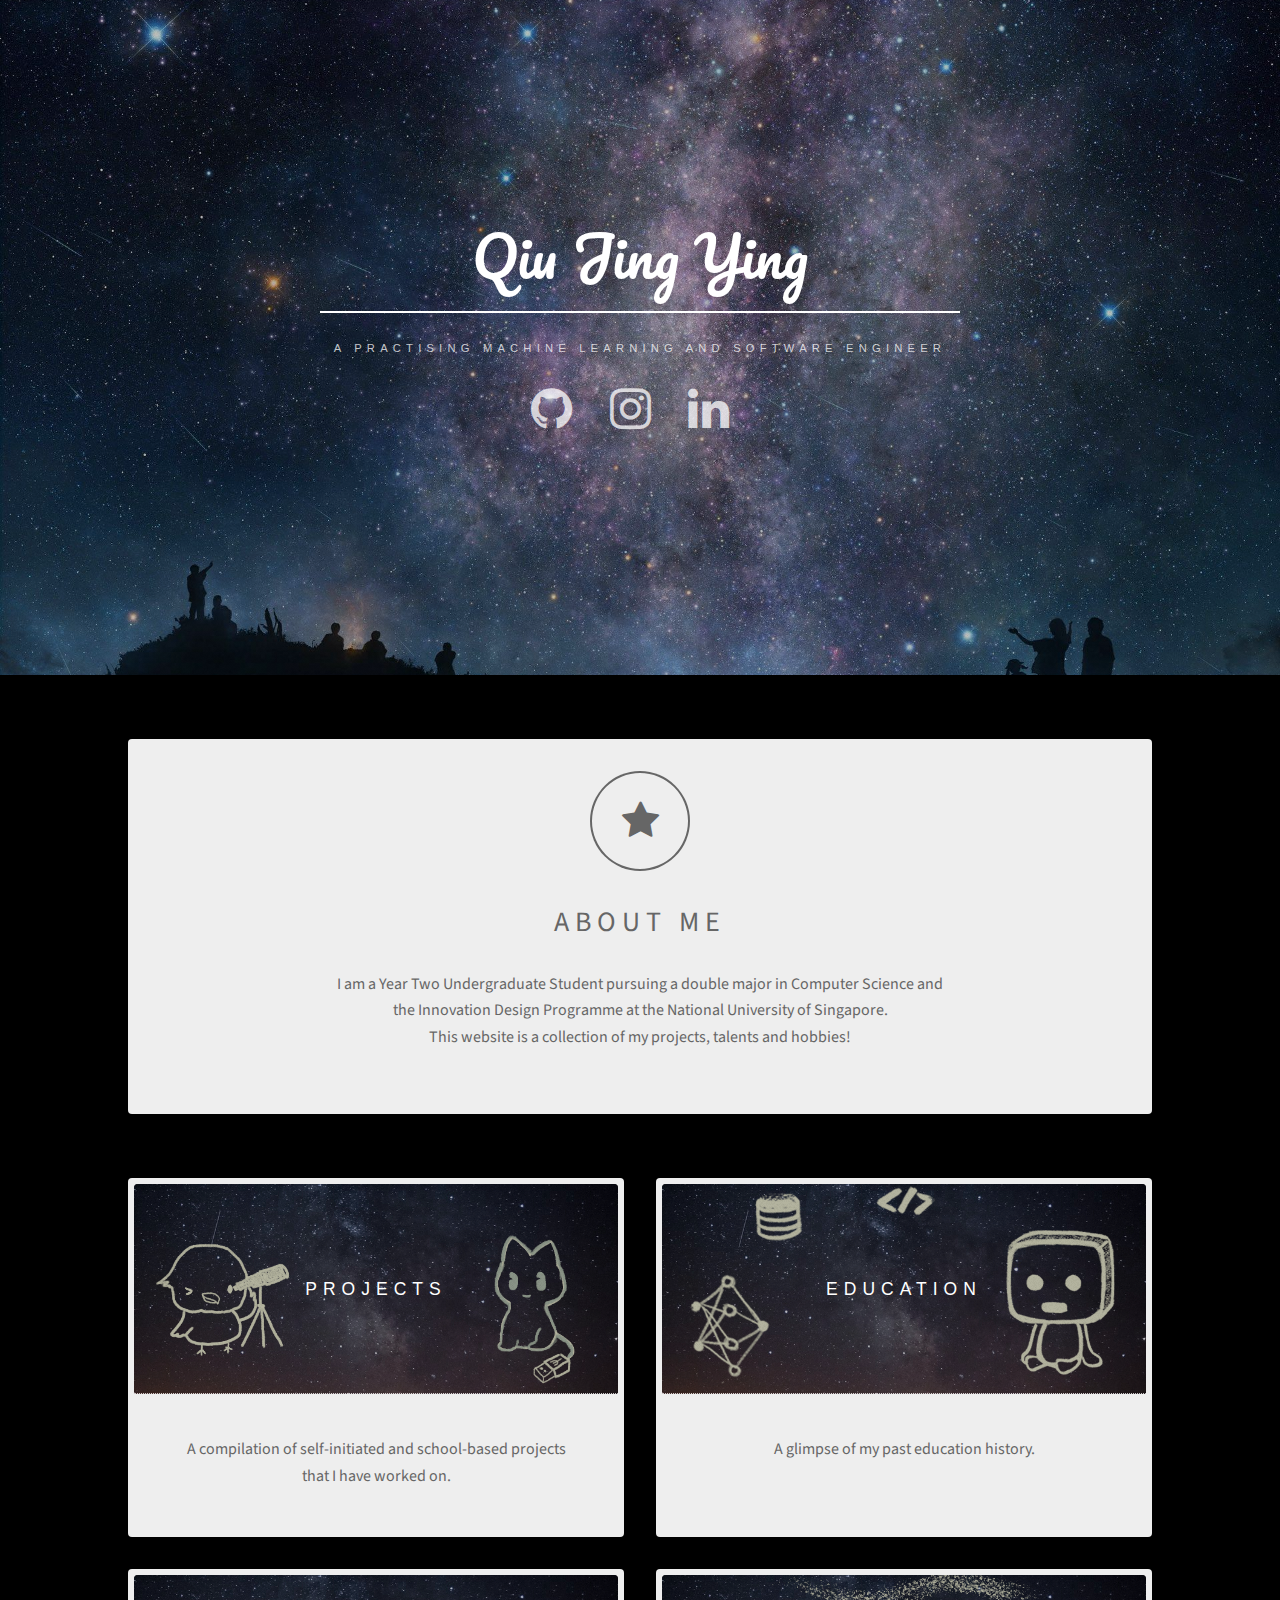
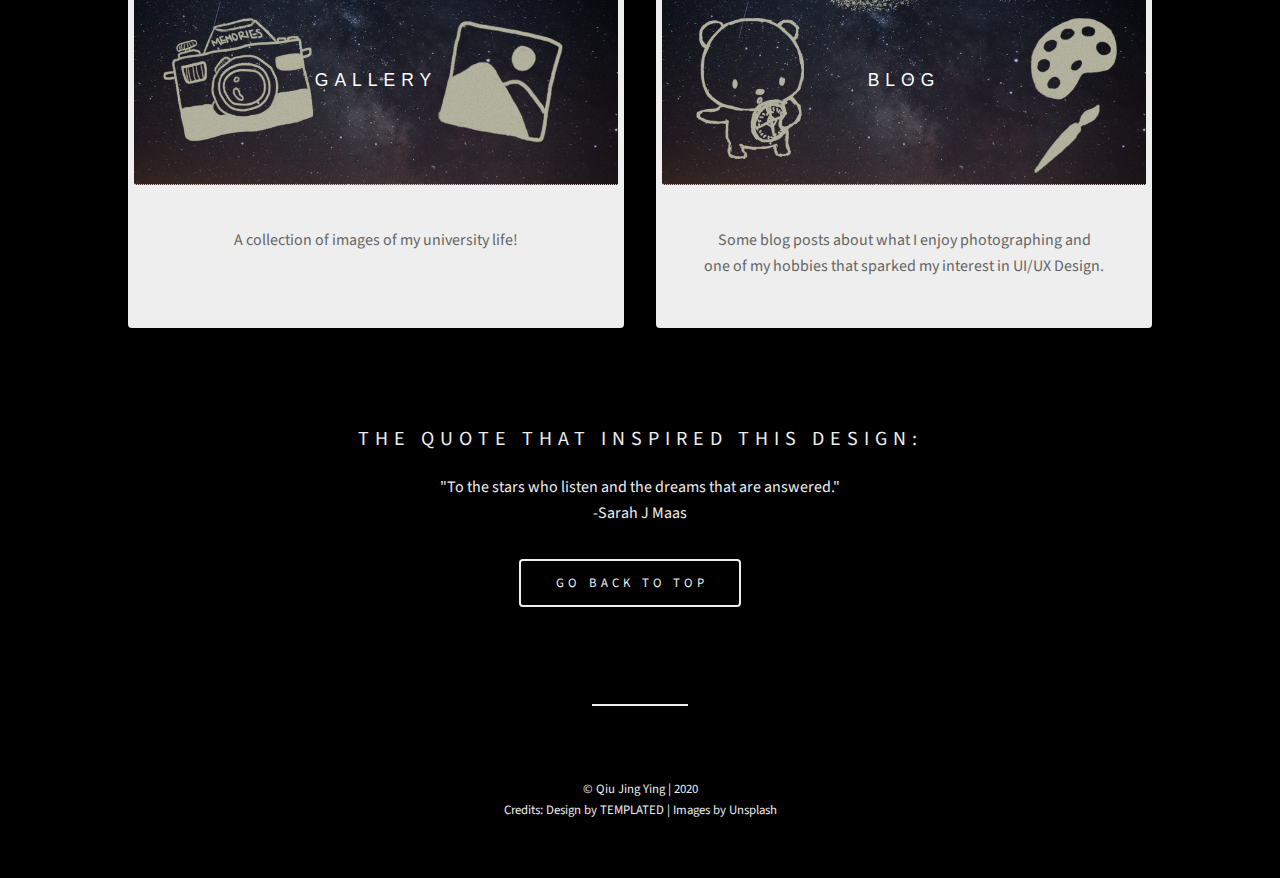
==== commit 51396b40: "fix comment placeholder and js folder names" ====
--- a/portfolio/src/main/webapp/index.html
+++ b/portfolio/src/main/webapp/index.html
@@ -91,10 +91,10 @@
     </div>
     </div>
 
-  <script src="css_js/jquery.min.js"></script>
-  <script src="css_js/skel.min.js"></script>
-  <script src="css_js/util.js"></script>
-  <script src="css_js/main.js"></script>
+  <script src="js/jquery.min.js"></script>
+  <script src="js/skel.min.js"></script>
+  <script src="js/util.js"></script>
+  <script src="js/main.js"></script>
 
   </body>
 </html>
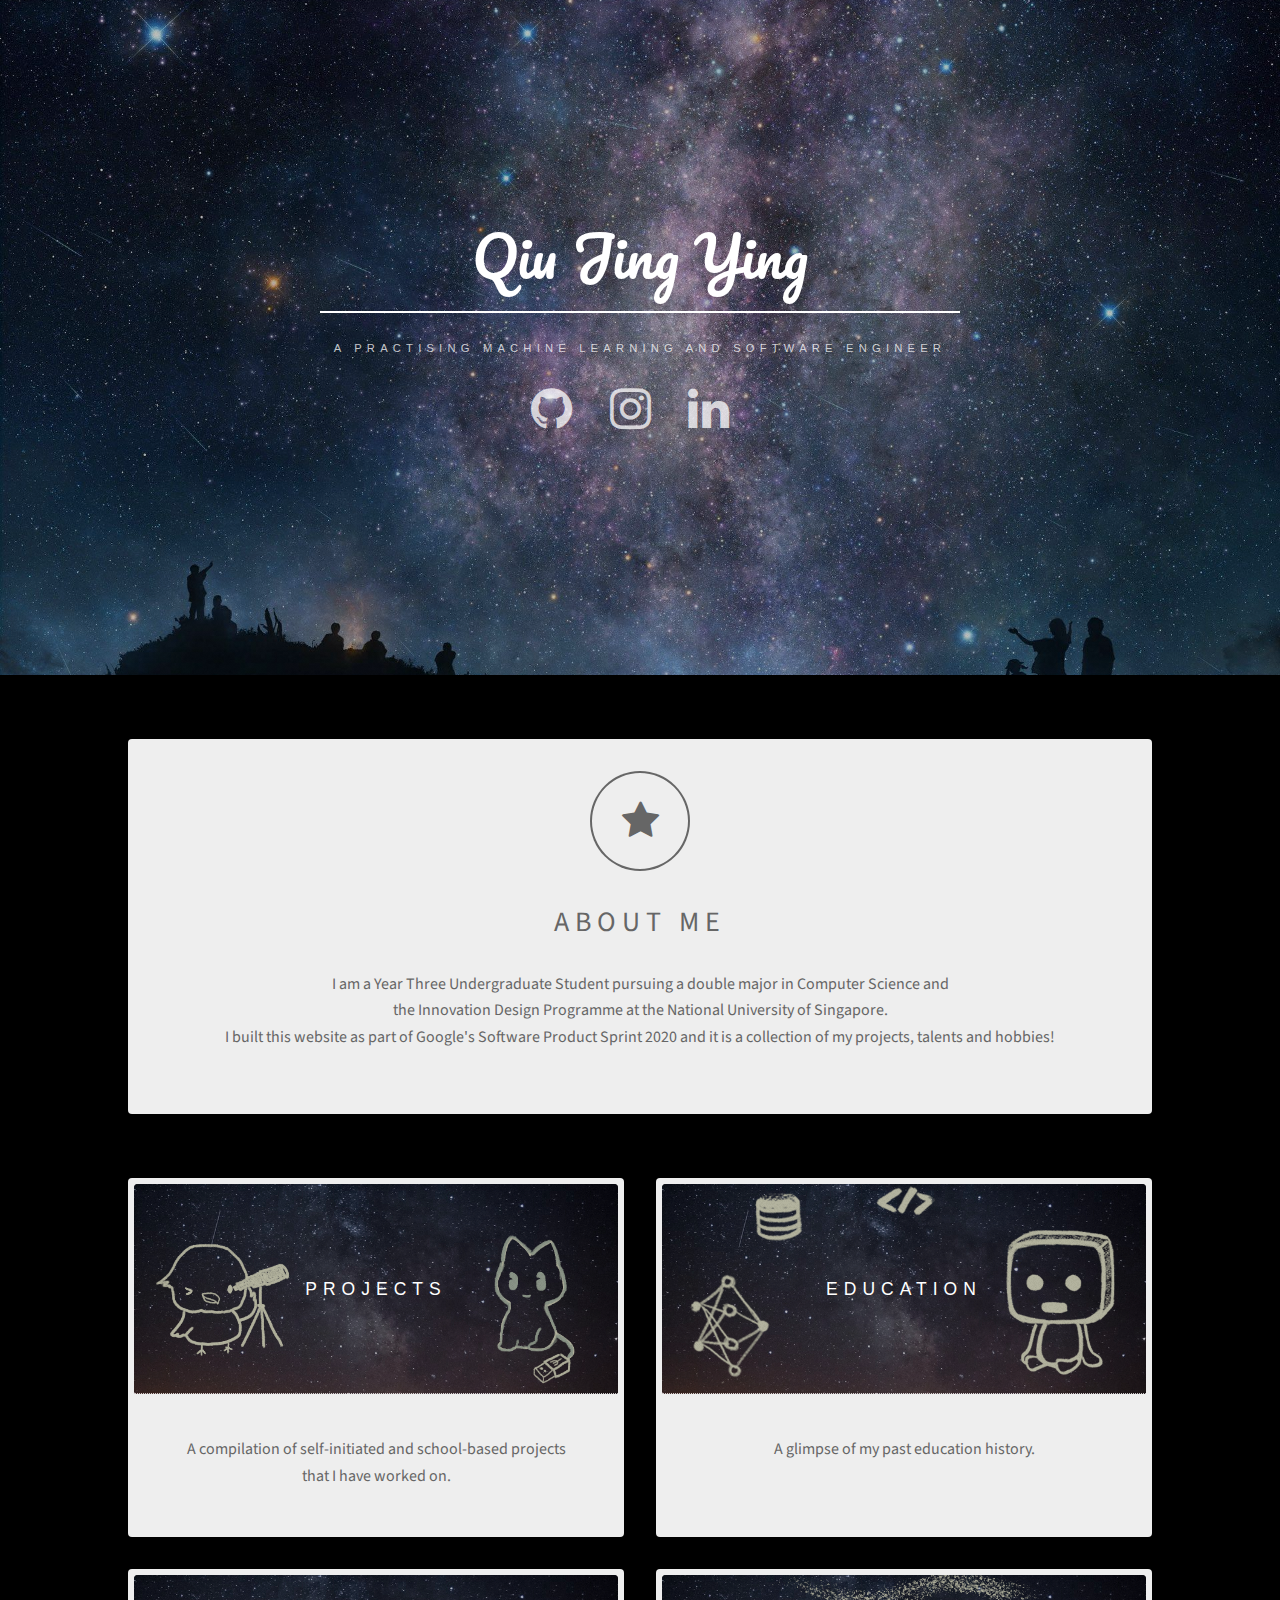
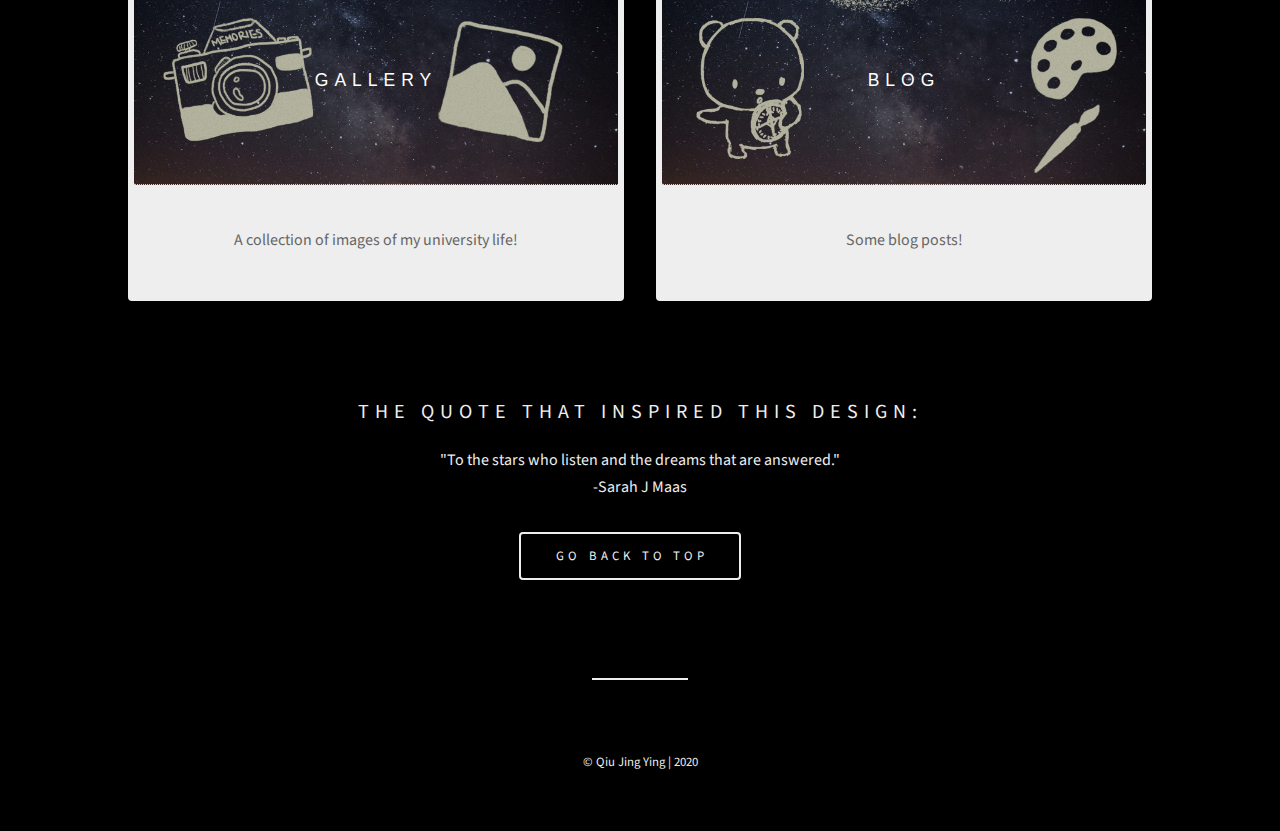
==== commit 791c0239: "Edit blog post" ====
--- a/portfolio/src/main/webapp/index.html
+++ b/portfolio/src/main/webapp/index.html
@@ -1,12 +1,11 @@
 <!DOCTYPE html>
 <html lang="en">
-
   <head>
-    <meta charset="UTF-8">
+    <meta charset="UTF-8" />
     <title>Jing Ying</title>
-    <link rel="stylesheet" href="css/main.css">
-    <link rel="stylesheet" href="css/stars.css">
-    <link rel="icon" href="images/homepage/logo.png">
+    <link rel="stylesheet" href="css/main.css" />
+    <link rel="stylesheet" href="css/stars.css" />
+    <link rel="icon" href="images/homepage/logo.png" />
     <script src="script.js"></script>
   </head>
 
@@ -16,85 +15,120 @@
         <h1>Qiu Jing Ying</h1>
         <p>a practising Machine Learning and Software Engineer</p>
         <ul class="icons">
-          <li><a href="https://github.com/haveaqiupill" class="icon fa-github large"><span class="label">Github</span></a></li>
-          <li><a href="https://www.instagram.com/haveaqiupill" class="icon fa-instagram large"><span class="label">Instagram</span></a></li>
-          <li><a href="https://www.linkedin.com/in/jingyingqiu" class="icon fa-linkedin large"><span class="label">LinkedIn</span></a></li>
+          <li>
+            <a
+              href="https://github.com/haveaqiupill"
+              class="icon fa-github large"
+              ><span class="label">Github</span></a
+            >
+          </li>
+          <li>
+            <a
+              href="https://www.instagram.com/haveaqiupill"
+              class="icon fa-instagram large"
+              ><span class="label">Instagram</span></a
+            >
+          </li>
+          <li>
+            <a
+              href="https://www.linkedin.com/in/jingyingqiu"
+              class="icon fa-linkedin large"
+              ><span class="label">LinkedIn</span></a
+            >
+          </li>
         </ul>
       </div>
     </header>
 
     <!-- Wrapper -->
     <div class="stars">
-    <div class="twinkling">
-    <div id="wrapper">
+      <div class="twinkling">
+        <div id="wrapper">
+          <!-- Banner -->
+          <section id="main-card" class="main">
+            <span class="icon fa-star major"></span>
+            <h2>About Me</h2>
+            <p>
+              I am a Year Three Undergraduate Student pursuing a double major in
+              Computer Science and<br />
+              the Innovation Design Programme at the National University of
+              Singapore.<br /> I built this website as part of Google's Software Product Sprint 2020 and
+              it is a collection of my projects, talents and hobbies!
+            </p>
+          </section>
 
-      <!-- Banner -->
-      <section id="maincard" class="main">
-        <span class="icon fa-star major"></span>
-        <h2>About Me</h2>
-        <p>I am a Year Two Undergraduate Student pursuing a double major in Computer Science and<br />
-          the Innovation Design Programme at the National University of Singapore.<br />
-          This website is a collection of my projects, talents and hobbies!</p>
-      </section>
+          <!-- Items -->
+          <section class="main items">
+            <article class="item">
+              <header>
+                <a href="pages/projects.html"
+                  ><img src="images/homepage/projects.png" alt="Projects"
+                /></a>
+                <h3>Projects</h3>
+              </header>
+              <p>
+                A compilation of self-initiated and school-based projects that I
+                have worked on.
+              </p>
+            </article>
+            <article class="item">
+              <header>
+                <a href="pages/education.html"
+                  ><img src="images/homepage/education.png" alt="Education"
+                /></a>
+                <h3>Education</h3>
+              </header>
+              <p>A glimpse of my past education history.</p>
+            </article>
+            <article class="item">
+              <header>
+                <a href="pages/gallery.html"
+                  ><img src="images/homepage/gallery.png" alt="Gallery"
+                /></a>
+                <h3>Gallery</h3>
+              </header>
+              <p>A collection of images of my university life!</p>
+            </article>
+            <article class="item">
+              <header>
+                <a href="pages/blog.html"
+                  ><img src="images/homepage/blog.png" alt="Blog"
+                /></a>
+                <h3>Blog</h3>
+              </header>
+              <p>
+                Some blog posts!
+              </p>
+            </article>
+          </section>
 
-      <!-- Items -->
-      <section class="main items">
-        <article class="item">
-          <header>
-            <a href="pages/projects.html"><img src="images/homepage/projects.png" alt="Projects" /></a>
-            <h3>Projects</h3>
-          </header>
-          <p>A compilation of self-initiated and school-based projects that I have worked on.</p>
-        </article>
-        <article class="item">
-          <header>
-            <a href="pages/education.html"><img src="images/homepage/education.png" alt="Education" /></a>
-            <h3>Education</h3>
-          </header>
-          <p>A glimpse of my past education history.</p>
-        </article>
-        <article class="item">
-          <header>
-            <a href="pages/gallery.html"><img src="images/homepage/gallery.png" alt="Gallery" /></a>
-            <h3>Gallery</h3>
-          </header>
-          <p>A collection of images of my university life!</p>
-        </article>
-        <article class="item">
-          <header>
-            <a href="pages/blog.html"><img src="images/homepage/blog.png" alt="Blog" /></a>
-            <h3>Blog</h3>
-          </header>
-          <p>Some blog posts about what I enjoy photographing and one of my hobbies that sparked my interest
-            in UI/UX Design.</p>
-        </article>
-      </section>
+          <div id="text-container" />
 
-      <div id="text-container"/>
+          <!-- CTA -->
+          <section id="cta" class="main special">
+            <h3>The quote that inspired this design:</h3>
+            <p>
+              "To the stars who listen and the dreams that are answered."<br />
+              -Sarah J Maas
+            </p>
+            <ul class="actions">
+              <li><a href="#" class="button big">Go back to Top</a></li>
+            </ul>
+          </section>
 
-      <!-- CTA -->
-      <section id="cta" class="main special">
-        <h3>The quote that inspired this design:</h3>
-        <p>"To the stars who listen and the dreams that are answered."<br />
-          -Sarah J Maas</p>
-        <ul class="actions">
-          <li><a href="#" class="button big">Go back to Top</a></li>
-        </ul>
-      </section>
-
-      <!-- Footer -->
-      <footer id="footer">
-        <p class="copyright">&copy; Qiu Jing Ying | 2020<br /> Credits: Design by TEMPLATED | Images by Unsplash</p>
-      </footer>
-
-    </div>
-    </div>
+          <!-- Footer -->
+          <footer id="footer">
+            <p class="copyright">
+              &copy; Qiu Jing Ying | 2020<br />
+            </p>
+          </footer>
+        </div>
+      </div>
     </div>
 
-  <script src="js/jquery.min.js"></script>
-  <script src="js/skel.min.js"></script>
-  <script src="js/util.js"></script>
-  <script src="js/main.js"></script>
-
+    <script src="js/jquery.min.js"></script>
+    <script src="js/skel.min.js"></script>
+    <script src="js/util.js"></script>
+    <script src="js/main.js"></script>
   </body>
 </html>
--- a/portfolio/src/main/webapp/css/main.css
+++ b/portfolio/src/main/webapp/css/main.css
@@ -9,323 +9,445 @@
 
 /* Reset */
 
-html, body, div, span, applet, object, iframe, h1, h2, h3, h4, h5, h6, p, blockquote, pre, a, abbr, acronym, address, big, cite, code, del, dfn, em, img, ins, kbd, q, s, samp, small, strike, strong, sub, sup, tt, var, b, u, i, center, dl, dt, dd, ol, ul, li, fieldset, form, label, legend, table, caption, tbody, tfoot, thead, tr, th, td, article, aside, canvas, details, embed, figure, figcaption, footer, header, hgroup, menu, nav, output, ruby, section, summary, time, mark, audio, video {
-	margin: 0;
-	padding: 0;
-	border: 0;
-	font-size: 100%;
-	font: inherit;
-	vertical-align: baseline;
-}
-
-article, aside, details, figcaption, figure, footer, header, hgroup, menu, nav, section {
-	display: block;
+html,
+body,
+div,
+span,
+applet,
+object,
+iframe,
+h1,
+h2,
+h3,
+h4,
+h5,
+h6,
+p,
+blockquote,
+pre,
+a,
+abbr,
+acronym,
+address,
+big,
+cite,
+code,
+del,
+dfn,
+em,
+img,
+ins,
+kbd,
+q,
+s,
+samp,
+small,
+strike,
+strong,
+sub,
+sup,
+tt,
+var,
+b,
+u,
+i,
+center,
+dl,
+dt,
+dd,
+ol,
+ul,
+li,
+fieldset,
+form,
+label,
+legend,
+table,
+caption,
+tbody,
+tfoot,
+thead,
+tr,
+th,
+td,
+article,
+aside,
+canvas,
+details,
+embed,
+figure,
+figcaption,
+footer,
+header,
+hgroup,
+menu,
+nav,
+output,
+ruby,
+section,
+summary,
+time,
+mark,
+audio,
+video {
+  margin: 0;
+  padding: 0;
+  border: 0;
+  font-size: 100%;
+  font: inherit;
+  vertical-align: baseline;
+}
+
+article,
+aside,
+details,
+figcaption,
+figure,
+footer,
+header,
+hgroup,
+menu,
+nav,
+section {
+  display: block;
 }
 
 body {
-	line-height: 1;
-}
-
-ol, ul {
-	list-style: none;
-}
-
-blockquote, q {
-	quotes: none;
-}
-
-blockquote:before, blockquote:after, q:before, q:after {
-	content: '';
-	content: none;
+  line-height: 1;
+}
+
+ol,
+ul {
+  list-style: none;
+}
+
+blockquote,
+q {
+  quotes: none;
+}
+
+blockquote:before,
+blockquote:after,
+q:before,
+q:after {
+  content: "";
+  content: none;
 }
 
 table {
-	border-collapse: collapse;
-	border-spacing: 0;
+  border-collapse: collapse;
+  border-spacing: 0;
 }
 
 body {
-	-webkit-text-size-adjust: none;
+  -webkit-text-size-adjust: none;
 }
 
 /* Box Model */
 
-*, *:before, *:after {
-	-moz-box-sizing: border-box;
-	-webkit-box-sizing: border-box;
-	box-sizing: border-box;
+*,
+*:before,
+*:after {
+  -moz-box-sizing: border-box;
+  -webkit-box-sizing: border-box;
+  box-sizing: border-box;
 }
 
 /* Basic */
 
 @-ms-viewport {
-	width: device-width;
+  width: device-width;
 }
 
 body {
-	-ms-overflow-style: scrollbar;
+  -ms-overflow-style: scrollbar;
 }
 
 @media screen and (max-width: 480px) {
-
-	html, body {
-		min-width: 320px;
-	}
-
+  html,
+  body {
+    min-width: 320px;
+  }
 }
 
 body {
-	background: #f4f4f4;
-}
-
-	body.is-loading *, body.is-loading *:before, body.is-loading *:after {
-		-moz-animation: none !important;
-		-webkit-animation: none !important;
-		-ms-animation: none !important;
-		animation: none !important;
-		-moz-transition: none !important;
-		-webkit-transition: none !important;
-		-ms-transition: none !important;
-		transition: none !important;
-	}
+  background: #f4f4f4;
+}
+
+body.is-loading *,
+body.is-loading *:before,
+body.is-loading *:after {
+  -moz-animation: none !important;
+  -webkit-animation: none !important;
+  -ms-animation: none !important;
+  animation: none !important;
+  -moz-transition: none !important;
+  -webkit-transition: none !important;
+  -ms-transition: none !important;
+  transition: none !important;
+}
 
 /* Type */
 
 body {
-	/* background-color: #191919; */
-	background-color: #000;
-	color: #666666;
-}
-
-body, input, select, textarea {
-	font-family: "Source Sans Pro", Helvetica, sans-serif;
-	font-size: 17pt;
-	font-weight: 400;
-	line-height: 1.65;
-}
-
-	@media screen and (max-width: 1680px) {
-
-		body, input, select, textarea {
-			font-size: 13pt;
-		}
-
-	}
-
-	@media screen and (max-width: 1280px) {
-
-		body, input, select, textarea {
-			font-size: 12pt;
-		}
-
-	}
-
-	@media screen and (max-width: 360px) {
-
-		body, input, select, textarea {
-			font-size: 11pt;
-		}
-
-	}
+  /* background-color: #191919; */
+  background-color: #000;
+  color: #666666;
+}
+
+body,
+input,
+select,
+textarea {
+  font-family: "Source Sans Pro", Helvetica, sans-serif;
+  font-size: 17pt;
+  font-weight: 400;
+  line-height: 1.65;
+}
+
+@media screen and (max-width: 1680px) {
+  body,
+  input,
+  select,
+  textarea {
+    font-size: 13pt;
+  }
+}
+
+@media screen and (max-width: 1280px) {
+  body,
+  input,
+  select,
+  textarea {
+    font-size: 12pt;
+  }
+}
+
+@media screen and (max-width: 360px) {
+  body,
+  input,
+  select,
+  textarea {
+    font-size: 11pt;
+  }
+}
 
 a {
-	-moz-transition: color 0.2s ease, border-bottom-color 0.2s ease;
-	-webkit-transition: color 0.2s ease, border-bottom-color 0.2s ease;
-	-ms-transition: color 0.2s ease, border-bottom-color 0.2s ease;
-	transition: color 0.2s ease, border-bottom-color 0.2s ease;
-	text-decoration: none;
-	border-bottom: dotted 1px;
-}
-
-	a:hover {
-		border-bottom-color: transparent;
-	}
-
-strong, b {
-	font-weight: 500;
-}
-
-em, i {
-	font-style: italic;
+  -moz-transition: color 0.2s ease, border-bottom-color 0.2s ease;
+  -webkit-transition: color 0.2s ease, border-bottom-color 0.2s ease;
+  -ms-transition: color 0.2s ease, border-bottom-color 0.2s ease;
+  transition: color 0.2s ease, border-bottom-color 0.2s ease;
+  text-decoration: none;
+  border-bottom: dotted 1px;
+}
+
+a:hover {
+  border-bottom-color: transparent;
+}
+
+strong,
+b {
+  font-weight: 500;
+}
+
+em,
+i {
+  font-style: italic;
 }
 
 p {
-	margin: 0 0 2em 0;
-}
-
-h1, h2, h3, h4, h5, h6 {
-	font-weight: 400;
-	line-height: 1.5;
-	margin: 0 0 1em 0;
-	text-transform: uppercase;
-	letter-spacing: 0.375rem;
-}
-
-	h1 a, h2 a, h3 a, h4 a, h5 a, h6 a {
-		color: inherit;
-		text-decoration: none;
-	}
+  margin: 0 0 2em 0;
+}
+
+h1,
+h2,
+h3,
+h4,
+h5,
+h6 {
+  font-weight: 400;
+  line-height: 1.5;
+  margin: 0 0 1em 0;
+  text-transform: uppercase;
+  letter-spacing: 0.375rem;
+}
+
+h1 a,
+h2 a,
+h3 a,
+h4 a,
+h5 a,
+h6 a {
+  color: inherit;
+  text-decoration: none;
+}
 
 h1 {
-	font-size: 2em;
+  font-size: 2em;
 }
 
 h2 {
-	font-size: 1.75em;
+  font-size: 1.75em;
 }
 
 h3 {
-	font-size: 1.25em;
+  font-size: 1.25em;
 }
 
 h4 {
-	font-size: 1em;
+  font-size: 1em;
 }
 
 h5 {
-	font-size: 0.9em;
+  font-size: 0.9em;
 }
 
 h6 {
-	font-size: 0.7em;
+  font-size: 0.7em;
 }
 
 @media screen and (max-width: 736px) {
-
-	h1 {
-		font-size: 1.5em;
-	}
-
-	h2 {
-		font-size: 1.25em;
-	}
-
-	h3 {
-		font-size: 1em;
-	}
-
+  h1 {
+    font-size: 1.5em;
+  }
+
+  h2 {
+    font-size: 1.25em;
+  }
+
+  h3 {
+    font-size: 1em;
+  }
 }
 
 sub {
-	font-size: 0.8em;
-	position: relative;
-	top: 0.5em;
+  font-size: 0.8em;
+  position: relative;
+  top: 0.5em;
 }
 
 sup {
-	font-size: 0.8em;
-	position: relative;
-	top: -0.5em;
+  font-size: 0.8em;
+  position: relative;
+  top: -0.5em;
 }
 
 blockquote {
-	border-left: solid 4px;
-	font-style: italic;
-	margin: 0 0 2em 0;
-	padding: 0.5em 0 0.5em 2em;
+  border-left: solid 4px;
+  font-style: italic;
+  margin: 0 0 2em 0;
+  padding: 0.5em 0 0.5em 2em;
 }
 
 code {
-	border-radius: 4px;
-	border: solid 1px;
-	font-family: "Courier New", monospace;
-	font-size: 0.9em;
-	margin: 0 0.25em;
-	padding: 0.25em 0.65em;
+  border-radius: 4px;
+  border: solid 1px;
+  font-family: "Courier New", monospace;
+  font-size: 0.9em;
+  margin: 0 0.25em;
+  padding: 0.25em 0.65em;
 }
 
 pre {
-	-webkit-overflow-scrolling: touch;
-	font-family: "Courier New", monospace;
-	font-size: 0.9em;
-	margin: 0 0 2em 0;
-}
-
-	pre code {
-		display: block;
-		line-height: 1.75;
-		padding: 1em 1.5em;
-		overflow-x: auto;
-	}
+  -webkit-overflow-scrolling: touch;
+  font-family: "Courier New", monospace;
+  font-size: 0.9em;
+  margin: 0 0 2em 0;
+}
+
+pre code {
+  display: block;
+  line-height: 1.75;
+  padding: 1em 1.5em;
+  overflow-x: auto;
+}
 
 hr {
-	border: 0;
-	border-bottom: solid 1px;
-	margin: 2em 0;
-}
-
-	hr.major {
-		margin: 3em 0;
-	}
+  border: 0;
+  border-bottom: solid 1px;
+  margin: 2em 0;
+}
+
+hr.major {
+  margin: 3em 0;
+}
 
 .align-left {
-	text-align: left;
+  text-align: left;
 }
 
 .align-center {
-	text-align: center;
+  text-align: center;
 }
 
 .align-right {
-	text-align: right;
-}
-
-input, select, textarea {
-	color: #eeeeee;
+  text-align: right;
+}
+
+input,
+select,
+textarea {
+  color: #eeeeee;
 }
 
 a {
-	color: inherit;
-}
-
-	a:hover {
-		color: #EF6480 !important;
-	}
-
-strong, b {
-	color: #eeeeee;
-}
-
-h1, h2, h3, h4, h5, h6 {
-	color: #eeeeee;
+  color: inherit;
+}
+
+a:hover {
+  color: #ef6480 !important;
+}
+
+strong,
+b {
+  color: #eeeeee;
+}
+
+h1,
+h2,
+h3,
+h4,
+h5,
+h6 {
+  color: #eeeeee;
 }
 
 blockquote {
-	border-left-color: #eeeeee;
+  border-left-color: #eeeeee;
 }
 
 code {
-	background: rgba(144, 144, 144, 0.075);
-	border-color: #666666;
+  background: rgba(144, 144, 144, 0.075);
+  border-color: #666666;
 }
 
 hr {
-	border-bottom-color: #666666;
+  border-bottom-color: #666666;
 }
 
 /* Box */
 
 .box {
-	border-radius: 4px;
-	border: solid 1px;
-	margin-bottom: 2em;
-	padding: 1.5em;
-}
-
-	.box > :last-child,
-	.box > :last-child > :last-child,
-	.box > :last-child > :last-child > :last-child {
-		margin-bottom: 0;
-	}
-
-	.box.alt {
-		border: 0;
-		border-radius: 0;
-		padding: 0;
-	}
+  border-radius: 4px;
+  border: solid 1px;
+  margin-bottom: 2em;
+  padding: 1.5em;
+}
+
+.box > :last-child,
+.box > :last-child > :last-child,
+.box > :last-child > :last-child > :last-child {
+  margin-bottom: 0;
+}
+
+.box.alt {
+  border: 0;
+  border-radius: 0;
+  padding: 0;
+}
 
 .box {
-	border-color: #666666;
+  border-color: #666666;
 }
 
 /* Button */
@@ -335,133 +457,136 @@
 input[type="button"],
 button,
 .button {
-	-moz-appearance: none;
-	-webkit-appearance: none;
-	-ms-appearance: none;
-	appearance: none;
-	-moz-transition: box-shadow 0.2s ease-in-out, background-color 0.2s ease-in-out, color 0.2s ease-in-out;
-	-webkit-transition: box-shadow 0.2s ease-in-out, background-color 0.2s ease-in-out, color 0.2s ease-in-out;
-	-ms-transition: box-shadow 0.2s ease-in-out, background-color 0.2s ease-in-out, color 0.2s ease-in-out;
-	transition: box-shadow 0.2s ease-in-out, background-color 0.2s ease-in-out, color 0.2s ease-in-out;
-	border-radius: 4px;
-	border: 0;
-	cursor: pointer;
-	display: inline-block;
-	font-weight: 400;
-	height: 3.5em;
-	line-height: 3.5em;
-	padding: 0 2em 0 2.375em;
-	text-align: center;
-	text-decoration: none;
-	white-space: nowrap;
-	text-transform: uppercase;
-	letter-spacing: 0.325em;
-	font-size: 0.725em;
-}
-
-	input[type="submit"].icon:before,
-	input[type="reset"].icon:before,
-	input[type="button"].icon:before,
-	button.icon:before,
-	.button.icon:before {
-		margin-right: 0.5em;
-	}
-
-	input[type="submit"].fit,
-	input[type="reset"].fit,
-	input[type="button"].fit,
-	button.fit,
-	.button.fit {
-		display: block;
-		margin: 0 0 1em 0;
-		width: 100%;
-	}
-
-	input[type="submit"].big,
-	input[type="reset"].big,
-	input[type="button"].big,
-	button.big,
-	.button.big {
-		font-size: 0.8em;
-		padding: 0 2.5em 0 2.875em;
-		height: 3.75em;
-		line-height: 3.75em;
-	}
-
-	input[type="submit"].disabled, input[type="submit"]:disabled,
-	input[type="reset"].disabled,
-	input[type="reset"]:disabled,
-	input[type="button"].disabled,
-	input[type="button"]:disabled,
-	button.disabled,
-	button:disabled,
-	.button.disabled,
-	.button:disabled {
-		-moz-pointer-events: none;
-		-webkit-pointer-events: none;
-		-ms-pointer-events: none;
-		pointer-events: none;
-		opacity: 0.25;
-	}
-
-	@media screen and (max-width: 480px) {
-
-		input[type="submit"],
-		input[type="reset"],
-		input[type="button"],
-		button,
-		.button {
-			padding: 0;
-		}
-
-	}
+  -moz-appearance: none;
+  -webkit-appearance: none;
+  -ms-appearance: none;
+  appearance: none;
+  -moz-transition: box-shadow 0.2s ease-in-out,
+    background-color 0.2s ease-in-out, color 0.2s ease-in-out;
+  -webkit-transition: box-shadow 0.2s ease-in-out,
+    background-color 0.2s ease-in-out, color 0.2s ease-in-out;
+  -ms-transition: box-shadow 0.2s ease-in-out, background-color 0.2s ease-in-out,
+    color 0.2s ease-in-out;
+  transition: box-shadow 0.2s ease-in-out, background-color 0.2s ease-in-out,
+    color 0.2s ease-in-out;
+  border-radius: 4px;
+  border: 0;
+  cursor: pointer;
+  display: inline-block;
+  font-weight: 400;
+  height: 3.5em;
+  line-height: 3.5em;
+  padding: 0 2em 0 2.375em;
+  text-align: center;
+  text-decoration: none;
+  white-space: nowrap;
+  text-transform: uppercase;
+  letter-spacing: 0.325em;
+  font-size: 0.725em;
+}
+
+input[type="submit"].icon:before,
+input[type="reset"].icon:before,
+input[type="button"].icon:before,
+button.icon:before,
+.button.icon:before {
+  margin-right: 0.5em;
+}
+
+input[type="submit"].fit,
+input[type="reset"].fit,
+input[type="button"].fit,
+button.fit,
+.button.fit {
+  display: block;
+  margin: 0 0 1em 0;
+  width: 100%;
+}
+
+input[type="submit"].big,
+input[type="reset"].big,
+input[type="button"].big,
+button.big,
+.button.big {
+  font-size: 0.8em;
+  padding: 0 2.5em 0 2.875em;
+  height: 3.75em;
+  line-height: 3.75em;
+}
+
+input[type="submit"].disabled,
+input[type="submit"]:disabled,
+input[type="reset"].disabled,
+input[type="reset"]:disabled,
+input[type="button"].disabled,
+input[type="button"]:disabled,
+button.disabled,
+button:disabled,
+.button.disabled,
+.button:disabled {
+  -moz-pointer-events: none;
+  -webkit-pointer-events: none;
+  -ms-pointer-events: none;
+  pointer-events: none;
+  opacity: 0.25;
+}
+
+@media screen and (max-width: 480px) {
+  input[type="submit"],
+  input[type="reset"],
+  input[type="button"],
+  button,
+  .button {
+    padding: 0;
+  }
+}
 
 input[type="submit"],
 input[type="reset"],
 input[type="button"],
 button,
 .button {
-	background-color: transparent;
-	box-shadow: inset 0 0 0 2px #eeeeee;
-	color: #eeeeee !important;
-}
-
-	input[type="submit"]:hover,
-	input[type="reset"]:hover,
-	input[type="button"]:hover,
-	button:hover,
-	.button:hover {
-		color: #EF6480 !important;
-		box-shadow: inset 0 0 0 2px #EF6480;
-	}
-
-	input[type="submit"]:active,
-	input[type="reset"]:active,
-	input[type="button"]:active,
-	button:active,
-	.button:active {
-		background-color: rgba(239, 100, 128, 0.15);
-	}
-
-	input[type="submit"].icon:before,
-	input[type="reset"].icon:before,
-	input[type="button"].icon:before,
-	button.icon:before,
-	.button.icon:before {
-		color: #999999;
-	}
+  background-color: transparent;
+  box-shadow: inset 0 0 0 2px #eeeeee;
+  color: #eeeeee !important;
+}
+
+input[type="submit"]:hover,
+input[type="reset"]:hover,
+input[type="button"]:hover,
+button:hover,
+.button:hover {
+  color: #ef6480 !important;
+  box-shadow: inset 0 0 0 2px #ef6480;
+}
+
+input[type="submit"]:active,
+input[type="reset"]:active,
+input[type="button"]:active,
+button:active,
+.button:active {
+  background-color: rgba(239, 100, 128, 0.15);
+}
+
+input[type="submit"].icon:before,
+input[type="reset"].icon:before,
+input[type="button"].icon:before,
+button.icon:before,
+.button.icon:before {
+  color: #999999;
+}
 
 /* Form */
 
 form {
-	margin: 0 0 2em 0;
+  margin: 0 0 2em 0;
 }
 
 label {
-	display: block;
-	font-size: 0.9em;
-	font-weight: 400;
-	margin: 0 0 1em 0;
+  display: block;
+  font-size: 0.9em;
+  font-weight: 400;
+  margin: 0 0 1em 0;
 }
 
 input[type="text"],
@@ -469,158 +594,158 @@
 input[type="email"],
 select,
 textarea {
-	-moz-appearance: none;
-	-webkit-appearance: none;
-	-ms-appearance: none;
-	appearance: none;
-	border-radius: 4px;
-	border: none;
-	border: solid 1px;
-	color: inherit;
-	display: block;
-	outline: 0;
-	padding: 0 1em;
-	text-decoration: none;
-	width: 100%;
-}
-
-	input[type="text"]:invalid,
-	input[type="password"]:invalid,
-	input[type="email"]:invalid,
-	select:invalid,
-	textarea:invalid {
-		box-shadow: none;
-	}
+  -moz-appearance: none;
+  -webkit-appearance: none;
+  -ms-appearance: none;
+  appearance: none;
+  border-radius: 4px;
+  border: none;
+  border: solid 1px;
+  color: inherit;
+  display: block;
+  outline: 0;
+  padding: 0 1em;
+  text-decoration: none;
+  width: 100%;
+}
+
+input[type="text"]:invalid,
+input[type="password"]:invalid,
+input[type="email"]:invalid,
+select:invalid,
+textarea:invalid {
+  box-shadow: none;
+}
 
 .select-wrapper {
-	text-decoration: none;
-	display: block;
-	position: relative;
-}
-
-	.select-wrapper:before {
-		-moz-osx-font-smoothing: grayscale;
-		-webkit-font-smoothing: antialiased;
-		font-family: FontAwesome;
-		font-style: normal;
-		font-weight: normal;
-		text-transform: none !important;
-	}
-
-	.select-wrapper:before {
-		content: '\f078';
-		display: block;
-		height: 2.75em;
-		line-height: 2.75em;
-		pointer-events: none;
-		position: absolute;
-		right: 0;
-		text-align: center;
-		top: 0;
-		width: 2.75em;
-	}
-
-	.select-wrapper select::-ms-expand {
-		display: none;
-	}
+  text-decoration: none;
+  display: block;
+  position: relative;
+}
+
+.select-wrapper:before {
+  -moz-osx-font-smoothing: grayscale;
+  -webkit-font-smoothing: antialiased;
+  font-family: FontAwesome;
+  font-style: normal;
+  font-weight: normal;
+  text-transform: none !important;
+}
+
+.select-wrapper:before {
+  content: "\f078";
+  display: block;
+  height: 2.75em;
+  line-height: 2.75em;
+  pointer-events: none;
+  position: absolute;
+  right: 0;
+  text-align: center;
+  top: 0;
+  width: 2.75em;
+}
+
+.select-wrapper select::-ms-expand {
+  display: none;
+}
 
 input[type="text"],
 input[type="password"],
 input[type="email"],
 select {
-	height: 2.75em;
+  height: 2.75em;
 }
 
 textarea {
-	padding: 0.75em 1em;
+  padding: 0.75em 1em;
 }
 
 input[type="checkbox"],
 input[type="radio"] {
-	-moz-appearance: none;
-	-webkit-appearance: none;
-	-ms-appearance: none;
-	appearance: none;
-	display: block;
-	float: left;
-	margin-right: -2em;
-	opacity: 0;
-	width: 1em;
-	z-index: -1;
-}
-
-	input[type="checkbox"] + label,
-	input[type="radio"] + label {
-		text-decoration: none;
-		cursor: pointer;
-		display: inline-block;
-		font-size: 1em;
-		font-weight: 200;
-		padding-left: 2.4em;
-		padding-right: 0.75em;
-		position: relative;
-	}
-
-		input[type="checkbox"] + label:before,
-		input[type="radio"] + label:before {
-			-moz-osx-font-smoothing: grayscale;
-			-webkit-font-smoothing: antialiased;
-			font-family: FontAwesome;
-			font-style: normal;
-			font-weight: normal;
-			text-transform: none !important;
-		}
-
-		input[type="checkbox"] + label:before,
-		input[type="radio"] + label:before {
-			border-radius: 4px;
-			border: solid 1px;
-			content: '';
-			display: inline-block;
-			height: 1.65em;
-			left: 0;
-			line-height: 1.58125em;
-			position: absolute;
-			text-align: center;
-			top: 0;
-			width: 1.65em;
-		}
-
-	input[type="checkbox"]:checked + label:before,
-	input[type="radio"]:checked + label:before {
-		content: '\f00c';
-	}
+  -moz-appearance: none;
+  -webkit-appearance: none;
+  -ms-appearance: none;
+  appearance: none;
+  display: block;
+  float: left;
+  margin-right: -2em;
+  opacity: 0;
+  width: 1em;
+  z-index: -1;
+}
+
+input[type="checkbox"] + label,
+input[type="radio"] + label {
+  text-decoration: none;
+  cursor: pointer;
+  display: inline-block;
+  font-size: 1em;
+  font-weight: 200;
+  padding-left: 2.4em;
+  padding-right: 0.75em;
+  position: relative;
+}
+
+input[type="checkbox"] + label:before,
+input[type="radio"] + label:before {
+  -moz-osx-font-smoothing: grayscale;
+  -webkit-font-smoothing: antialiased;
+  font-family: FontAwesome;
+  font-style: normal;
+  font-weight: normal;
+  text-transform: none !important;
+}
+
+input[type="checkbox"] + label:before,
+input[type="radio"] + label:before {
+  border-radius: 4px;
+  border: solid 1px;
+  content: "";
+  display: inline-block;
+  height: 1.65em;
+  left: 0;
+  line-height: 1.58125em;
+  position: absolute;
+  text-align: center;
+  top: 0;
+  width: 1.65em;
+}
+
+input[type="checkbox"]:checked + label:before,
+input[type="radio"]:checked + label:before {
+  content: "\f00c";
+}
 
 input[type="checkbox"] + label:before {
-	border-radius: 4px;
+  border-radius: 4px;
 }
 
 input[type="radio"] + label:before {
-	border-radius: 100%;
+  border-radius: 100%;
 }
 
 ::-webkit-input-placeholder {
-	opacity: 1.0;
+  opacity: 1;
 }
 
 :-moz-placeholder {
-	opacity: 1.0;
+  opacity: 1;
 }
 
 ::-moz-placeholder {
-	opacity: 1.0;
+  opacity: 1;
 }
 
 :-ms-input-placeholder {
-	opacity: 1.0;
+  opacity: 1;
 }
 
 .formerize-placeholder {
-	opacity: 1.0;
+  opacity: 1;
 }
 
 label {
-	color: #444444;
+  color: #444444;
 }
 
 input[type="text"],
@@ -628,991 +753,968 @@
 input[type="email"],
 select,
 textarea {
-	background: rgba(144, 144, 144, 0.075);
-	border-color: #666666;
-}
-
-	input[type="text"]:focus,
-	input[type="password"]:focus,
-	input[type="email"]:focus,
-	select:focus,
-	textarea:focus {
-		border-color: #EF6480;
-		box-shadow: 0 0 0 1px #EF6480;
-	}
+  background: rgba(144, 144, 144, 0.075);
+  border-color: #666666;
+}
+
+input[type="text"]:focus,
+input[type="password"]:focus,
+input[type="email"]:focus,
+select:focus,
+textarea:focus {
+  box-shadow: 0 0 0 0.5px #914e4e;
+}
 
 .select-wrapper:before {
-	color: #666666;
+  color: #666666;
 }
 
 input[type="checkbox"] + label,
 input[type="radio"] + label {
-	color: #666666;
-}
-
-	input[type="checkbox"] + label:before,
-	input[type="radio"] + label:before {
-		background: rgba(144, 144, 144, 0.075);
-		border-color: #666666;
-	}
+  color: #666666;
+}
+
+input[type="checkbox"] + label:before,
+input[type="radio"] + label:before {
+  background: rgba(144, 144, 144, 0.075);
+  border-color: #666666;
+}
 
 input[type="checkbox"]:checked + label:before,
 input[type="radio"]:checked + label:before {
-	background-color: #EF6480;
-	border-color: #EF6480;
-	color: #ffffff;
+  background-color: #ef6480;
+  border-color: #ef6480;
+  color: #ffffff;
 }
 
 input[type="checkbox"]:focus + label:before,
 input[type="radio"]:focus + label:before {
-	border-color: #EF6480;
-	box-shadow: 0 0 0 1px #EF6480;
+  border-color: #ef6480;
+  box-shadow: 0 0 0 1px #ef6480;
 }
 
 ::-webkit-input-placeholder {
-	color: #999999 !important;
+  color: #999999 !important;
 }
 
 :-moz-placeholder {
-	color: #999999 !important;
+  color: #999999 !important;
 }
 
 ::-moz-placeholder {
-	color: #999999 !important;
+  color: #999999 !important;
 }
 
 :-ms-input-placeholder {
-	color: #999999 !important;
+  color: #999999 !important;
 }
 
 .formerize-placeholder {
-	color: #999999 !important;
+  color: #999999 !important;
 }
 
 /* Icon */
 
 .icon {
-	text-decoration: none;
-	border-bottom: none;
-	position: relative;
-}
-
-	.icon:before {
-		-moz-osx-font-smoothing: grayscale;
-		-webkit-font-smoothing: antialiased;
-		font-family: FontAwesome;
-		font-style: normal;
-		font-weight: normal;
-		text-transform: none !important;
-	}
-
-	.icon > .label {
-		display: none;
-	}
-
-	.icon.large {
-		display: block;
-		margin: 0 0 1.5em 0;
-	}
-		.icon.large:before {
-				font-size: 3rem;
-				width: 3em;
-				height: 3em;
-		}
-
-	.icon.major {
-		display: block;
-		margin: 0 0 1.5em 0;
-	}
-
-		.icon.major:before {
-			cursor: default;
-			font-size: 2.5rem;
-			box-shadow: inset 0 0 0 2px #666666;
-			width: 2.5em;
-			height: 2.5em;
-			line-height: 2.5em;
-			display: inline-block;
-			border-radius: 100%;
-			color: #666666;
-		}
-
-	@media screen and (max-width: 736px) {
-
-		.icon.major:before {
-			font-size: 2rem;
-		}
-
-	}
+  text-decoration: none;
+  border-bottom: none;
+  position: relative;
+}
+
+.icon:before {
+  -moz-osx-font-smoothing: grayscale;
+  -webkit-font-smoothing: antialiased;
+  font-family: FontAwesome;
+  font-style: normal;
+  font-weight: normal;
+  text-transform: none !important;
+}
+
+.icon > .label {
+  display: none;
+}
+
+.icon.large {
+  display: block;
+  margin: 0 0 1.5em 0;
+}
+.icon.large:before {
+  font-size: 3rem;
+  width: 3em;
+  height: 3em;
+}
+
+.icon.major {
+  display: block;
+  margin: 0 0 1.5em 0;
+}
+
+.icon.major:before {
+  cursor: default;
+  font-size: 2.5rem;
+  box-shadow: inset 0 0 0 2px #666666;
+  width: 2.5em;
+  height: 2.5em;
+  line-height: 2.5em;
+  display: inline-block;
+  border-radius: 100%;
+  color: #666666;
+}
+
+@media screen and (max-width: 736px) {
+  .icon.major:before {
+    font-size: 2rem;
+  }
+}
 
 /* Image */
 
 .image {
-	border-radius: 4px;
-	border: 0;
-	display: inline-block;
-	position: relative;
-}
-
-	.image img {
-		border-radius: 4px;
-		display: block;
-	}
-
-	.image.left, .image.right {
-		max-width: 40%;
-	}
-
-		.image.left img, .image.right img {
-			width: 100%;
-		}
-
-	.image.left {
-		float: left;
-		margin: 0 1.5em 1em 0;
-		top: 0.25em;
-	}
-
-	.image.right {
-		float: right;
-		margin: 0 0 1em 1.5em;
-		top: 0.25em;
-	}
-
-	.image.fit {
-		display: block;
-		margin: 0 0 2em 0;
-		width: 100%;
-	}
-
-		.image.fit img {
-			width: 100%;
-		}
-
-	.image.main {
-		display: block;
-		margin: 0 0 3em 0;
-		width: 100%;
-	}
-
-		.image.main img {
-			width: 100%;
-		}
+  border-radius: 4px;
+  border: 0;
+  display: inline-block;
+  position: relative;
+}
+
+.image img {
+  border-radius: 4px;
+  display: block;
+}
+
+.image.left,
+.image.right {
+  max-width: 40%;
+}
+
+.image.left img,
+.image.right img {
+  width: 100%;
+}
+
+.image.left {
+  float: left;
+  margin: 0 1.5em 1em 0;
+  top: 0.25em;
+}
+
+.image.right {
+  float: right;
+  margin: 0 0 1em 1.5em;
+  top: 0.25em;
+}
+
+.image.fit {
+  display: block;
+  margin: 0 0 2em 0;
+  width: 100%;
+}
+
+.image.fit img {
+  width: 100%;
+}
+
+.image.main {
+  display: block;
+  margin: 0 0 3em 0;
+  width: 100%;
+}
+
+.image.main img {
+  width: 100%;
+}
 
 /* List */
 
 ol {
-	list-style: decimal;
-	margin: 0 0 2em 0;
-	padding-left: 1.25em;
-}
-
-	ol li {
-		padding-left: 0.25em;
-	}
+  list-style: decimal;
+  margin: 0 0 2em 0;
+  padding-left: 1.25em;
+}
+
+ol li {
+  padding-left: 0.25em;
+}
 
 ul {
-	list-style: none;
-	margin: 0 0 2em 0;
-	padding-left: 1em;
-
-}
-
-	ul li {
-		display: inline-block;
-		margin-right: 20px;
-	}
-
-	ul.alt {
-		list-style: none;
-		padding-left: 0;
-	}
-
-		ul.alt li {
-			border-top: solid 1px;
-			padding: 0.5em 0;
-		}
-
-			ul.alt li:first-child {
-				border-top: 0;
-				padding-top: 0;
-			}
-
-	ul.icons {
-		cursor: default;
-		list-style: none;
-		padding-left: 0;
-	}
-
-		ul.icons li {
-			display: inline-block;
-			padding: 0 1em 0 0;
-		}
-
-			ul.icons li:last-child {
-				padding-right: 0;
-			}
-
-	ul.actions {
-		cursor: default;
-		list-style: none;
-		padding-left: 0;
-	}
-
-		ul.actions li {
-			display: inline-block;
-			padding: 0 1em 0 0;
-			vertical-align: middle;
-		}
-
-			ul.actions li:last-child {
-				padding-right: 0;
-			}
-
-		ul.actions.small li {
-			padding: 0 0.5em 0 0;
-		}
-
-		ul.actions.vertical li {
-			display: block;
-			padding: 1em 0 0 0;
-		}
-
-			ul.actions.vertical li:first-child {
-				padding-top: 0;
-			}
-
-			ul.actions.vertical li > * {
-				margin-bottom: 0;
-			}
-
-		ul.actions.vertical.small li {
-			padding: 0.5em 0 0 0;
-		}
-
-			ul.actions.vertical.small li:first-child {
-				padding-top: 0;
-			}
-
-		ul.actions.fit {
-			display: table;
-			margin-left: -1em;
-			padding: 0;
-			table-layout: fixed;
-			width: calc(100% + 1em);
-		}
-
-			ul.actions.fit li {
-				display: table-cell;
-				padding: 0 0 0 1em;
-			}
-
-				ul.actions.fit li > * {
-					margin-bottom: 0;
-				}
-
-			ul.actions.fit.small {
-				margin-left: -0.5em;
-				width: calc(100% + 0.5em);
-			}
-
-				ul.actions.fit.small li {
-					padding: 0 0 0 0.5em;
-				}
-
-		@media screen and (max-width: 480px) {
-
-			ul.actions {
-				margin: 0 0 2em 0;
-			}
-
-				ul.actions li {
-					padding: 1em 0 0 0;
-					display: block;
-					text-align: center;
-					width: 100%;
-				}
-
-					ul.actions li:first-child {
-						padding-top: 0;
-					}
-
-					ul.actions li > * {
-						width: 100%;
-						margin: 0 !important;
-					}
-
-				ul.actions.small li {
-					padding: 0.5em 0 0 0;
-				}
-
-					ul.actions.small li:first-child {
-						padding-top: 0;
-					}
-
-		}
+  list-style: none;
+  margin: 0 0 2em 0;
+  padding-left: 1em;
+}
+
+ul li {
+  display: inline-block;
+  margin-right: 20px;
+}
+
+ul.alt {
+  list-style: none;
+  padding-left: 0;
+}
+
+ul.alt li {
+  border-top: solid 1px;
+  padding: 0.5em 0;
+}
+
+ul.alt li:first-child {
+  border-top: 0;
+  padding-top: 0;
+}
+
+ul.icons {
+  cursor: default;
+  list-style: none;
+  padding-left: 0;
+}
+
+ul.icons li {
+  display: inline-block;
+  padding: 0 1em 0 0;
+}
+
+ul.icons li:last-child {
+  padding-right: 0;
+}
+
+ul.actions {
+  cursor: default;
+  list-style: none;
+  padding-left: 0;
+}
+
+ul.actions li {
+  display: inline-block;
+  padding: 0 1em 0 0;
+  vertical-align: middle;
+}
+
+ul.actions li:last-child {
+  padding-right: 0;
+}
+
+ul.actions.small li {
+  padding: 0 0.5em 0 0;
+}
+
+ul.actions.vertical li {
+  display: block;
+  padding: 1em 0 0 0;
+}
+
+ul.actions.vertical li:first-child {
+  padding-top: 0;
+}
+
+ul.actions.vertical li > * {
+  margin-bottom: 0;
+}
+
+ul.actions.vertical.small li {
+  padding: 0.5em 0 0 0;
+}
+
+ul.actions.vertical.small li:first-child {
+  padding-top: 0;
+}
+
+ul.actions.fit {
+  display: table;
+  margin-left: -1em;
+  padding: 0;
+  table-layout: fixed;
+  width: calc(100% + 1em);
+}
+
+ul.actions.fit li {
+  display: table-cell;
+  padding: 0 0 0 1em;
+}
+
+ul.actions.fit li > * {
+  margin-bottom: 0;
+}
+
+ul.actions.fit.small {
+  margin-left: -0.5em;
+  width: calc(100% + 0.5em);
+}
+
+ul.actions.fit.small li {
+  padding: 0 0 0 0.5em;
+}
+
+@media screen and (max-width: 480px) {
+  ul.actions {
+    margin: 0 0 2em 0;
+  }
+
+  ul.actions li {
+    padding: 1em 0 0 0;
+    display: block;
+    text-align: center;
+    width: 100%;
+  }
+
+  ul.actions li:first-child {
+    padding-top: 0;
+  }
+
+  ul.actions li > * {
+    width: 100%;
+    margin: 0 !important;
+  }
+
+  ul.actions.small li {
+    padding: 0.5em 0 0 0;
+  }
+
+  ul.actions.small li:first-child {
+    padding-top: 0;
+  }
+}
 
 dl {
-	margin: 0 0 2em 0;
-}
-
-	dl dt {
-		display: block;
-		font-weight: 400;
-		margin: 0 0 1em 0;
-	}
-
-	dl dd {
-		margin-left: 2em;
-	}
+  margin: 0 0 2em 0;
+}
+
+dl dt {
+  display: block;
+  font-weight: 400;
+  margin: 0 0 1em 0;
+}
+
+dl dd {
+  margin-left: 2em;
+}
 
 ul.alt li {
-	border-top-color: #666666;
+  border-top-color: #666666;
 }
 
 /* Table */
 
 .table-wrapper {
-	-webkit-overflow-scrolling: touch;
-	overflow-x: auto;
+  -webkit-overflow-scrolling: touch;
+  overflow-x: auto;
 }
 
 table {
-	margin: 0 0 2em 0;
-	width: 100%;
-}
-
-	table tbody tr {
-		border: solid 1px;
-		border-left: 0;
-		border-right: 0;
-	}
-
-	table td {
-		padding: 0.75em 0.75em;
-	}
-
-	table th {
-		font-size: 0.9em;
-		font-weight: 400;
-		padding: 0 0.75em 0.75em 0.75em;
-		text-align: left;
-	}
-
-	table thead {
-		border-bottom: solid 2px;
-	}
-
-	table tfoot {
-		border-top: solid 2px;
-	}
-
-	table.alt {
-		border-collapse: separate;
-	}
-
-		table.alt tbody tr td {
-			border: solid 1px;
-			border-left-width: 0;
-			border-top-width: 0;
-		}
-
-			table.alt tbody tr td:first-child {
-				border-left-width: 1px;
-			}
-
-		table.alt tbody tr:first-child td {
-			border-top-width: 1px;
-		}
-
-		table.alt thead {
-			border-bottom: 0;
-		}
-
-		table.alt tfoot {
-			border-top: 0;
-		}
+  margin: 0 0 2em 0;
+  width: 100%;
+}
 
 table tbody tr {
-	border-color: #666666;
-}
-
-	table tbody tr:nth-child(2n + 1) {
-		background-color: rgba(144, 144, 144, 0.075);
-	}
+  border: solid 1px;
+  border-left: 0;
+  border-right: 0;
+}
+
+table td {
+  padding: 0.75em 0.75em;
+}
 
 table th {
-	color: #444444;
+  font-size: 0.9em;
+  font-weight: 400;
+  padding: 0 0.75em 0.75em 0.75em;
+  text-align: left;
 }
 
 table thead {
-	border-bottom-color: #666666;
+  border-bottom: solid 2px;
 }
 
 table tfoot {
-	border-top-color: #666666;
+  border-top: solid 2px;
+}
+
+table.alt {
+  border-collapse: separate;
 }
 
 table.alt tbody tr td {
-	border-color: #666666;
+  border: solid 1px;
+  border-left-width: 0;
+  border-top-width: 0;
+}
+
+table.alt tbody tr td:first-child {
+  border-left-width: 1px;
+}
+
+table.alt tbody tr:first-child td {
+  border-top-width: 1px;
+}
+
+table.alt thead {
+  border-bottom: 0;
+}
+
+table.alt tfoot {
+  border-top: 0;
+}
+
+table tbody tr {
+  border-color: #666666;
+}
+
+table tbody tr:nth-child(2n + 1) {
+  background-color: rgba(144, 144, 144, 0.075);
+}
+
+table th {
+  color: #444444;
+}
+
+table thead {
+  border-bottom-color: #666666;
+}
+
+table tfoot {
+  border-top-color: #666666;
+}
+
+table.alt tbody tr td {
+  border-color: #666666;
 }
 
 /* Main Card */
 
-#maincard {
-	padding: 2em 2em 2em 2em;
-	background-color: #eeeeee;
-	border-radius: 4px;
-	text-align: center;
-}
-
-	#maincard.main > p, h2 {
-		color: #666666;
-	}
-
-	#main > header:first-child {
-		text-align: center;
-	}
-
-	@media screen and (max-width: 736px) {
-
-		#main {
-			padding: 2em 2em 0.1em 2em;
-		}
-
-	}
-
-	@media screen and (max-width: 480px) {
-
-		#main {
-			padding: 2em 1em 0.1em 1em;
-		}
-
-	}
-
-
+#main-card {
+  padding: 2em 2em 2em 2em;
+  background-color: #eeeeee;
+  border-radius: 4px;
+  text-align: center;
+}
+
+#main-card.main > p,
+h2 {
+  color: #666666;
+}
+
+#main > header:first-child {
+  text-align: center;
+}
+
+@media screen and (max-width: 736px) {
+  #main {
+    padding: 2em 2em 0.1em 2em;
+  }
+}
+
+@media screen and (max-width: 480px) {
+  #main {
+    padding: 2em 1em 0.1em 1em;
+  }
+}
 
 /* Item */
 
 .item {
-	padding: 3em 3em 1em 3em;
-	background-color: #eeeeee;
-	border-radius: 4px;
-	text-align: center;
-}
-
-	.item header {
-		border-top-left-radius: 4px;
-		border-top-right-radius: 4px;
-		margin: -3em 0 3em -3em;
-		width: calc(100% + 6em);
-		height: 15em;
-		display: -moz-flex;
-		display: -webkit-flex;
-		display: -ms-flex;
-		display: flex;
-		-moz-align-items: center;
-		-webkit-align-items: center;
-		-ms-align-items: center;
-		align-items: center;
-		-moz-justify-content: center;
-		-webkit-justify-content: center;
-		-ms-justify-content: center;
-		justify-content: center;
-		background-color: #444;
-		color: rgba(255, 255, 255, 0.75);
-		position: relative;
-		overflow: hidden;
-	}
-
-		.item header input, .item header select, .item header textarea {
-			color: #ffffff;
-		}
-
-		.item header a {
-			color: inherit;
-		}
-
-			.item header a:hover {
-				color: #EF6480 !important;
-			}
-
-		.item header strong, .item header b {
-			color: #ffffff;
-		}
-
-		.item header h1, .item header h2, .item header h3, .item header h4, .item header h5, .item header h6 {
-			color: #ffffff;
-		}
-
-		.item header blockquote {
-			border-left-color: #ffffff;
-		}
-
-		.item header code {
-			background: rgba(255, 255, 255, 0.075);
-			border-color: #ffffff;
-		}
-
-		.item header hr {
-			border-bottom-color: #ffffff;
-		}
-
-		.item header a {
-			-moz-transition: -moz-transform 0.2s ease;
-			-webkit-transition: -webkit-transform 0.2s ease;
-			-ms-transition: -ms-transform 0.2s ease;
-			transition: transform 0.2s ease;
-			background-size: cover;
-			background-position: center;
-			background-repeat: no-repeat;
-			position: absolute;
-			top: 0;
-			left: 0;
-			width: 100%;
-			height: 100%;
-			display: block;
-		}
-
-			.item header a:before {
-				content: '';
-				display: block;
-				position: absolute;
-				top: 0;
-				left: 0;
-				width: 100%;
-				height: 100%;
-				background-color: rgba(0, 0, 0, 0.25);
-				background-image: url("../images/homepage/overlay.png");
-			}
-
-		.item header:hover a {
-			-moz-transform: scale(1.1);
-			-webkit-transform: scale(1.1);
-			-ms-transform: scale(1.1);
-			transform: scale(1.1);
-		}
-
-		.item header > * {
-			position: relative;
-			z-index: 1;
-		}
-
-		.item header h3 {
-			margin: 0;
-			-moz-pointer-events: none;
-			-webkit-pointer-events: none;
-			-ms-pointer-events: none;
-			pointer-events: none;
-		}
+  padding: 3em 3em 1em 3em;
+  background-color: #eeeeee;
+  border-radius: 4px;
+  text-align: center;
+}
+
+.item header {
+  border-top-left-radius: 4px;
+  border-top-right-radius: 4px;
+  margin: -3em 0 3em -3em;
+  width: calc(100% + 6em);
+  height: 15em;
+  display: -moz-flex;
+  display: -webkit-flex;
+  display: -ms-flex;
+  display: flex;
+  -moz-align-items: center;
+  -webkit-align-items: center;
+  -ms-align-items: center;
+  align-items: center;
+  -moz-justify-content: center;
+  -webkit-justify-content: center;
+  -ms-justify-content: center;
+  justify-content: center;
+  background-color: #444;
+  color: rgba(255, 255, 255, 0.75);
+  position: relative;
+  overflow: hidden;
+}
+
+.item header input,
+.item header select,
+.item header textarea {
+  color: #ffffff;
+}
+
+.item header a {
+  color: inherit;
+}
+
+.item header a:hover {
+  color: #ef6480 !important;
+}
+
+.item header strong,
+.item header b {
+  color: #ffffff;
+}
+
+.item header h1,
+.item header h2,
+.item header h3,
+.item header h4,
+.item header h5,
+.item header h6 {
+  color: #ffffff;
+}
+
+.item header blockquote {
+  border-left-color: #ffffff;
+}
+
+.item header code {
+  background: rgba(255, 255, 255, 0.075);
+  border-color: #ffffff;
+}
+
+.item header hr {
+  border-bottom-color: #ffffff;
+}
+
+.item header a {
+  -moz-transition: -moz-transform 0.2s ease;
+  -webkit-transition: -webkit-transform 0.2s ease;
+  -ms-transition: -ms-transform 0.2s ease;
+  transition: transform 0.2s ease;
+  background-size: cover;
+  background-position: center;
+  background-repeat: no-repeat;
+  position: absolute;
+  top: 0;
+  left: 0;
+  width: 100%;
+  height: 100%;
+  display: block;
+}
+
+.item header a:before {
+  content: "";
+  display: block;
+  position: absolute;
+  top: 0;
+  left: 0;
+  width: 100%;
+  height: 100%;
+  background-color: rgba(0, 0, 0, 0.25);
+  background-image: url("../images/homepage/overlay.png");
+}
+
+.item header:hover a {
+  -moz-transform: scale(1.1);
+  -webkit-transform: scale(1.1);
+  -ms-transform: scale(1.1);
+  transform: scale(1.1);
+}
+
+.item header > * {
+  position: relative;
+  z-index: 1;
+}
+
+.item header h3 {
+  margin: 0;
+  -moz-pointer-events: none;
+  -webkit-pointer-events: none;
+  -ms-pointer-events: none;
+  pointer-events: none;
+}
 
 .items {
-	display: -moz-flex;
-	display: -webkit-flex;
-	display: -ms-flex;
-	display: flex;
-	-moz-flex-wrap: wrap;
-	-webkit-flex-wrap: wrap;
-	-ms-flex-wrap: wrap;
-	flex-wrap: wrap;
-	width: calc(100% + 2em);
-	margin: -2em 0 0 -2em;
-}
-
-	.items .item {
-		margin: 2em 0 0 2em;
-		width: calc(50% - 2em);
-	}
+  display: -moz-flex;
+  display: -webkit-flex;
+  display: -ms-flex;
+  display: flex;
+  -moz-flex-wrap: wrap;
+  -webkit-flex-wrap: wrap;
+  -ms-flex-wrap: wrap;
+  flex-wrap: wrap;
+  width: calc(100% + 2em);
+  margin: -2em 0 0 -2em;
+}
+
+.items .item {
+  margin: 2em 0 0 2em;
+  width: calc(50% - 2em);
+}
 
 @media screen and (max-width: 980px) {
-
-	.item header {
-		height: 25em;
-	}
-
-	.items {
-		-moz-flex-direction: column;
-		-webkit-flex-direction: column;
-		-ms-flex-direction: column;
-		flex-direction: column;
-		-moz-flex-wrap: nowrap;
-		-webkit-flex-wrap: nowrap;
-		-ms-flex-wrap: nowrap;
-		flex-wrap: nowrap;
-		width: 100%;
-		margin: 0;
-	}
-
-		.items .item {
-			width: 100%;
-			margin: 0 0 2em 0;
-		}
-
-			.items .item:last-child {
-				margin-bottom: 0;
-			}
-
+  .item header {
+    height: 25em;
+  }
+
+  .items {
+    -moz-flex-direction: column;
+    -webkit-flex-direction: column;
+    -ms-flex-direction: column;
+    flex-direction: column;
+    -moz-flex-wrap: nowrap;
+    -webkit-flex-wrap: nowrap;
+    -ms-flex-wrap: nowrap;
+    flex-wrap: nowrap;
+    width: 100%;
+    margin: 0;
+  }
+
+  .items .item {
+    width: 100%;
+    margin: 0 0 2em 0;
+  }
+
+  .items .item:last-child {
+    margin-bottom: 0;
+  }
 }
 
 @media screen and (max-width: 736px) {
-
-	.item header {
-		height: 15em;
-	}
-
-	.items .item {
-		margin: 0 0 1em 0;
-	}
-
+  .item header {
+    height: 15em;
+  }
+
+  .items .item {
+    margin: 0 0 1em 0;
+  }
 }
 
 @media screen and (max-width: 480px) {
-
-	.item {
-		padding: 2em 1em 0.1em 1em;
-	}
-
-		.item header {
-			height: 12em;
-			margin: -2em 0 2em -1em;
-			width: calc(100% + 2em);
-		}
-
+  .item {
+    padding: 2em 1em 0.1em 1em;
+  }
+
+  .item header {
+    height: 12em;
+    margin: -2em 0 2em -1em;
+    width: calc(100% + 2em);
+  }
 }
 
 /* Wrapper */
 
 #wrapper {
-	width: 64em;
-	margin: 0 auto;
-	max-width: calc(100% - 4em);
-	padding: 4em 0 2em 0;
-}
-
-	#wrapper > .main {
-		margin-bottom: 4em;
-	}
-
-	@media screen and (max-width: 980px) {
-
-		#wrapper {
-			padding: 2em 0 2em 0;
-		}
-
-			#wrapper > .main {
-				margin-bottom: 2em;
-			}
-
-	}
-
-	@media screen and (max-width: 736px) {
-
-		#wrapper {
-			max-width: calc(100% - 2em);
-			padding: 1em 0 0.1em 0;
-		}
-
-			#wrapper > .main {
-				margin-bottom: 1em;
-			}
-
-	}
+  width: 64em;
+  margin: 0 auto;
+  max-width: calc(100% - 4em);
+  padding: 4em 0 2em 0;
+}
+
+#wrapper > .main {
+  margin-bottom: 4em;
+}
+
+@media screen and (max-width: 980px) {
+  #wrapper {
+    padding: 2em 0 2em 0;
+  }
+
+  #wrapper > .main {
+    margin-bottom: 2em;
+  }
+}
+
+@media screen and (max-width: 736px) {
+  #wrapper {
+    max-width: calc(100% - 2em);
+    padding: 1em 0 0.1em 0;
+  }
+
+  #wrapper > .main {
+    margin-bottom: 1em;
+  }
+}
 
 /* Header */
 
 #header {
-	background-color: #444;
-	color: rgba(255, 255, 255, 0.75);
-	display: -moz-flex;
-	display: -webkit-flex;
-	display: -ms-flex;
-	display: flex;
-	-moz-align-items: center;
-	-webkit-align-items: center;
-	-ms-align-items: center;
-	align-items: center;
-	-moz-justify-content: center;
-	-webkit-justify-content: center;
-	-ms-justify-content: center;
-	justify-content: center;
-	-moz-flex-direction: column;
-	-webkit-flex-direction: column;
-	-ms-flex-direction: column;
-	flex-direction: column;
-	padding: 8em 0 6em 0;
-	background-image: url("../images/homepage/banner.jpg");
-	background-size: cover;
-	background-position: center;
-	background-attachment: fixed;
-	text-align: center;
-	position: relative;
-	cursor: default;
-}
-
-	#header input, #header select, #header textarea {
-		color: #ffffff;
-	}
-
-	#header a {
-		color: inherit;
-	}
-
-		#header a:hover {
-			color: #EF6480 !important;
-		}
-
-	#header strong, #header b {
-		color: #ffffff;
-	}
-
-	#header h1, #header h2, #header h3, #header h4, #header h5, #header h6 {
-		color: #ffffff;
-	}
-
-	#header blockquote {
-		border-left-color: #ffffff;
-	}
-
-	#header code {
-		background: rgba(255, 255, 255, 0.075);
-		border-color: #ffffff;
-	}
-
-	#header hr {
-		border-bottom-color: #ffffff;
-	}
-
-	#header:before {
-		content: '';
-		display: block;
-		position: absolute;
-		top: 0;
-		left: 0;
-		width: 100%;
-		height: 100%;
-		background-color: rgba(0, 0, 0, 0.25);
-		background-image: url("../images/homepage/overlay.png");
-	}
-
-	#header h1 {
-		margin-bottom: 0.5em;
-	}
-
-	#header .inner {
-		position: relative;
-		z-index: 1;
-	}
-
-	#header.alt {
-		height: 20em;
-		min-height: 20em;
-		min-height: 75vh;
-	}
-
-		#header.alt:before {
-			-moz-transition: background-color 3s ease;
-			-webkit-transition: background-color 3s ease;
-			-ms-transition: background-color 3s ease;
-			transition: background-color 3s ease;
-			-moz-transition-delay: 1s;
-			-webkit-transition-delay: 1s;
-			-ms-transition-delay: 1s;
-			transition-delay: 1s;
-		}
-
-		#header.alt h1 {
-			font-size: 4em;
-			padding: 0 0.5em 0.25em 0.5em;
-			border-bottom: solid 2px #ffffff;
-			font-weight: 200;
-			font-family: "Pacifico", cursive;
-			text-transform: none;
-			letter-spacing: 0;
-		}
-
-		#header.alt p {
-			text-transform: uppercase;
-			letter-spacing: 0.325rem;
-			font-weight: 400;
-			font-size: 0.8em;
-			padding: 0 1.25em;
-		}
-
-		#header.alt .inner {
-			-moz-transition: opacity 2s ease;
-			-webkit-transition: opacity 2s ease;
-			-ms-transition: opacity 2s ease;
-			transition: opacity 2s ease;
-			opacity: 1;
-		}
-
-	body.is-loading #header.alt:before {
-		background-color: black;
-	}
-
-	body.is-loading #header.alt .inner {
-		opacity: 0;
-	}
-
-	@media screen and (max-width: 1280px) {
-
-		#header {
-			background-attachment: scroll;
-		}
-
-	}
-
-	@media screen and (max-width: 736px) {
-
-		#header {
-			padding: 4em 2em 2em 2em;
-		}
-
-			#header.alt h1 {
-				font-size: 2.5em;
-				padding-left: 0;
-				padding-right: 0;
-			}
-
-			#header.alt p {
-				padding: 0;
-			}
-
-			#header.alt .inner {
-				max-width: 20em;
-			}
-
-	}
+  background-color: #444;
+  color: rgba(255, 255, 255, 0.75);
+  display: -moz-flex;
+  display: -webkit-flex;
+  display: -ms-flex;
+  display: flex;
+  -moz-align-items: center;
+  -webkit-align-items: center;
+  -ms-align-items: center;
+  align-items: center;
+  -moz-justify-content: center;
+  -webkit-justify-content: center;
+  -ms-justify-content: center;
+  justify-content: center;
+  -moz-flex-direction: column;
+  -webkit-flex-direction: column;
+  -ms-flex-direction: column;
+  flex-direction: column;
+  padding: 8em 0 6em 0;
+  background-image: url("../images/homepage/banner.jpg");
+  background-size: cover;
+  background-position: center;
+  background-attachment: fixed;
+  text-align: center;
+  position: relative;
+  cursor: default;
+}
+
+#header input,
+#header select,
+#header textarea {
+  color: #ffffff;
+}
+
+#header a {
+  color: inherit;
+}
+
+#header a:hover {
+  color: #ef6480 !important;
+}
+
+#header strong,
+#header b {
+  color: #ffffff;
+}
+
+#header h1,
+#header h2,
+#header h3,
+#header h4,
+#header h5,
+#header h6 {
+  color: #ffffff;
+}
+
+#header blockquote {
+  border-left-color: #ffffff;
+}
+
+#header code {
+  background: rgba(255, 255, 255, 0.075);
+  border-color: #ffffff;
+}
+
+#header hr {
+  border-bottom-color: #ffffff;
+}
+
+#header:before {
+  content: "";
+  display: block;
+  position: absolute;
+  top: 0;
+  left: 0;
+  width: 100%;
+  height: 100%;
+  background-color: rgba(0, 0, 0, 0.25);
+  background-image: url("../images/homepage/overlay.png");
+}
+
+#header h1 {
+  margin-bottom: 0.5em;
+}
+
+#header .inner {
+  position: relative;
+  z-index: 1;
+}
+
+#header.alt {
+  height: 20em;
+  min-height: 20em;
+  min-height: 75vh;
+}
+
+#header.alt:before {
+  -moz-transition: background-color 3s ease;
+  -webkit-transition: background-color 3s ease;
+  -ms-transition: background-color 3s ease;
+  transition: background-color 3s ease;
+  -moz-transition-delay: 1s;
+  -webkit-transition-delay: 1s;
+  -ms-transition-delay: 1s;
+  transition-delay: 1s;
+}
+
+#header.alt h1 {
+  font-size: 4em;
+  padding: 0 0.5em 0.25em 0.5em;
+  border-bottom: solid 2px #ffffff;
+  font-weight: 200;
+  font-family: "Pacifico", cursive;
+  text-transform: none;
+  letter-spacing: 0;
+}
+
+#header.alt p {
+  text-transform: uppercase;
+  letter-spacing: 0.325rem;
+  font-weight: 400;
+  font-size: 0.8em;
+  padding: 0 1.25em;
+}
+
+#header.alt .inner {
+  -moz-transition: opacity 2s ease;
+  -webkit-transition: opacity 2s ease;
+  -ms-transition: opacity 2s ease;
+  transition: opacity 2s ease;
+  opacity: 1;
+}
+
+body.is-loading #header.alt:before {
+  background-color: black;
+}
+
+body.is-loading #header.alt .inner {
+  opacity: 0;
+}
+
+@media screen and (max-width: 1280px) {
+  #header {
+    background-attachment: scroll;
+  }
+}
+
+@media screen and (max-width: 736px) {
+  #header {
+    padding: 4em 2em 2em 2em;
+  }
+
+  #header.alt h1 {
+    font-size: 2.5em;
+    padding-left: 0;
+    padding-right: 0;
+  }
+
+  #header.alt p {
+    padding: 0;
+  }
+
+  #header.alt .inner {
+    max-width: 20em;
+  }
+}
 
 /* Main */
 
 #main {
-	padding: 4em 4em 2em 4em;
-	background-color: #161712;
-	border-radius: 4px;
-}
-
-	#main > header:first-child {
-		text-align: center;
-	}
-
-	@media screen and (max-width: 736px) {
-
-		#main {
-			padding: 2em 2em 0.1em 2em;
-		}
-
-	}
-
-	@media screen and (max-width: 480px) {
-
-		#main {
-			padding: 2em 1em 0.1em 1em;
-		}
-
-	}
+  padding: 4em 4em 2em 4em;
+  background-color: #161712;
+  border-radius: 4px;
+}
+
+#main > header:first-child {
+  text-align: center;
+}
+
+@media screen and (max-width: 736px) {
+  #main {
+    padding: 2em 2em 0.1em 2em;
+  }
+}
+
+@media screen and (max-width: 480px) {
+  #main {
+    padding: 2em 1em 0.1em 1em;
+  }
+}
 
 /* Intro */
 
 #intro {
-	padding: 3em 4em 0.5em 4em;
-	background-color: #161712;
-	border-radius: 4px;
-	text-align: center;
-}
-
-	#intro > p {
-		color: #eeeeee;
-	}
-
-	@media screen and (max-width: 736px) {
-
-		#intro {
-			padding: 1.5em 2em 0.1em 2em;
-		}
-
-	}
-
-	@media screen and (max-width: 480px) {
-
-		#intro {
-			padding: 1.5em 1em 0.1em 1em;
-		}
-
-			#intro p br {
-				display: none;
-			}
-
-	}
+  padding: 3em 4em 0.5em 4em;
+  background-color: #161712;
+  border-radius: 4px;
+  text-align: center;
+}
+
+#intro > p {
+  color: #eeeeee;
+}
+
+@media screen and (max-width: 736px) {
+  #intro {
+    padding: 1.5em 2em 0.1em 2em;
+  }
+}
+
+@media screen and (max-width: 480px) {
+  #intro {
+    padding: 1.5em 1em 0.1em 1em;
+  }
+
+  #intro p br {
+    display: none;
+  }
+}
 
 /* CTA */
 
 #cta {
-	padding: 2em 0 0.1em 0;
-	text-align: center;
-}
-
-	#cta > p {
-		color: #eeeeee;
-	}
-
-	@media screen and (max-width: 736px) {
-
-		#cta {
-			padding: 2em 2em 0.1em 2em;
-		}
-
-	}
-
-	@media screen and (max-width: 480px) {
-
-		#cta {
-			padding: 2em 1em 0.1em 1em;
-		}
-
-			#cta p br {
-				display: none;
-			}
-
-	}
+  padding: 2em 0 0.1em 0;
+  text-align: center;
+}
+
+#cta > p {
+  color: #eeeeee;
+}
+
+@media screen and (max-width: 736px) {
+  #cta {
+    padding: 2em 2em 0.1em 2em;
+  }
+}
+
+@media screen and (max-width: 480px) {
+  #cta {
+    padding: 2em 1em 0.1em 1em;
+  }
+
+  #cta p br {
+    display: none;
+  }
+}
 
 /* Footer */
 
 #footer {
-	text-align: center;
-	margin-top: 4em;
-}
-	#footer > p {
-		color: #eeeeee;
-	}
-
-	#footer a {
-		color: inherit;
-	}
-
-	#footer:before {
-		content: '';
-		display: inline-block;
-		width: 6em;
-		height: 2px;
-		background-color: #eeeeee;
-		margin-bottom: 4em;
-	}
-
-	#footer .copyright {
-		font-size: 0.8em;
-	}
-
-	@media screen and (max-width: 736px) {
-
-		#footer {
-			margin-top: 2em;
-		}
-
-			#footer:before {
-				margin-bottom: 2em;
-			}
-
-	}
-
-
+  text-align: center;
+  margin-top: 4em;
+}
+#footer > p {
+  color: #eeeeee;
+}
+
+#footer a {
+  color: inherit;
+}
+
+#footer:before {
+  content: "";
+  display: inline-block;
+  width: 6em;
+  height: 2px;
+  background-color: #eeeeee;
+  margin-bottom: 4em;
+}
+
+#footer .copyright {
+  font-size: 0.8em;
+}
+
+@media screen and (max-width: 736px) {
+  #footer {
+    margin-top: 2em;
+  }
+
+  #footer:before {
+    margin-bottom: 2em;
+  }
+}
--- a/portfolio/src/main/webapp/css/stars.css
+++ b/portfolio/src/main/webapp/css/stars.css
@@ -4,102 +4,143 @@
 https://mkrtchyan.ga
 ================================================================================================= */
 * {
-    margin: 0;
-    padding: 0;
+  margin: 0;
+  padding: 0;
 }
 header {
-    background-color:rgba(33, 33, 33, 0.9);
-    color:#ffffff;
-    display:block;
-    font: 14px/1.3 Arial,sans-serif;
-    height:50px;
-    position:relative;
-    z-index:5;
+  background-color: rgba(33, 33, 33, 0.9);
+  color: #ffffff;
+  display: block;
+  font: 14px/1.3 Arial, sans-serif;
+  height: 50px;
+  position: relative;
+  z-index: 5;
 }
-h2{
-    margin-top: 30px;
-    text-align: center;
+h2 {
+  margin-top: 30px;
+  text-align: center;
 }
-header h2{
-    font-size: 22px;
-    margin: 0 auto;
-    padding: 10px 0;
-    width: 80%;
-    text-align: center;
+header h2 {
+  font-size: 22px;
+  margin: 0 auto;
+  padding: 10px 0;
+  width: 80%;
+  text-align: center;
 }
-header a, a:visited {
-    text-decoration:none;
-    color:#fcfcfc;
+header a,
+a:visited {
+  text-decoration: none;
+  color: #fcfcfc;
 }
 
 @keyframes move-twink-back {
-    from {background-position:0 0;}
-    to {background-position:-10000px 5000px;}
+  from {
+    background-position: 0 0;
+  }
+  to {
+    background-position: -10000px 5000px;
+  }
 }
 @-webkit-keyframes move-twink-back {
-    from {background-position:0 0;}
-    to {background-position:-10000px 5000px;}
+  from {
+    background-position: 0 0;
+  }
+  to {
+    background-position: -10000px 5000px;
+  }
 }
 @-moz-keyframes move-twink-back {
-    from {background-position:0 0;}
-    to {background-position:-10000px 5000px;}
+  from {
+    background-position: 0 0;
+  }
+  to {
+    background-position: -10000px 5000px;
+  }
 }
 @-ms-keyframes move-twink-back {
-    from {background-position:0 0;}
-    to {background-position:-10000px 5000px;}
+  from {
+    background-position: 0 0;
+  }
+  to {
+    background-position: -10000px 5000px;
+  }
 }
 
 @keyframes move-clouds-back {
-    from {background-position:0 0;}
-    to {background-position:10000px 0;}
+  from {
+    background-position: 0 0;
+  }
+  to {
+    background-position: 10000px 0;
+  }
 }
 @-webkit-keyframes move-clouds-back {
-    from {background-position:0 0;}
-    to {background-position:10000px 0;}
+  from {
+    background-position: 0 0;
+  }
+  to {
+    background-position: 10000px 0;
+  }
 }
 @-moz-keyframes move-clouds-back {
-    from {background-position:0 0;}
-    to {background-position:10000px 0;}
+  from {
+    background-position: 0 0;
+  }
+  to {
+    background-position: 10000px 0;
+  }
 }
 @-ms-keyframes move-clouds-back {
-    from {background-position: 0;}
-    to {background-position:10000px 0;}
+  from {
+    background-position: 0;
+  }
+  to {
+    background-position: 10000px 0;
+  }
 }
 
-.stars, .twinkling, .clouds {
-  position:relative;
-  top:0;
-  left:0;
-  right:0;
-  bottom:0;
-  width:100%;
-  height:100%;
-  display:block;
+.stars,
+.twinkling,
+.clouds {
+  position: relative;
+  top: 0;
+  left: 0;
+  right: 0;
+  bottom: 0;
+  width: 100%;
+  height: 100%;
+  display: block;
 }
 
 .stars {
-  background:#000 url(http://www.script-tutorials.com/demos/360/images/stars.png) repeat top center;
-  z-index:0;
+  background: #000
+    url(http://www.script-tutorials.com/demos/360/images/stars.png) repeat top
+    center;
+  z-index: 0;
 }
 
-.twinkling{
-  background:transparent url(http://www.script-tutorials.com/demos/360/images/twinkling.png) repeat top center;
-  z-index:1;
+.twinkling {
+  background: transparent
+    url(http://www.script-tutorials.com/demos/360/images/twinkling.png) repeat
+    top center;
+  z-index: 1;
 
-  -moz-animation:move-twink-back 200s linear infinite;
-  -ms-animation:move-twink-back 200s linear infinite;
-  -o-animation:move-twink-back 200s linear infinite;
-  -webkit-animation:move-twink-back 200s linear infinite;
-  animation:move-twink-back 200s linear infinite;
+  -moz-animation: move-twink-back 200s linear infinite;
+  -ms-animation: move-twink-back 200s linear infinite;
+  -o-animation: move-twink-back 200s linear infinite;
+  -webkit-animation: move-twink-back 200s linear infinite;
+  animation: move-twink-back 200s linear infinite;
 }
 
-.clouds{
-    background:transparent url(http://www.script-tutorials.com/demos/360/images/clouds3.png) repeat top center;
-    z-index:3;
+.clouds {
+  background: transparent
+    url(http://www.script-tutorials.com/demos/360/images/clouds3.png) repeat top
+    center;
+  z-index: 3;
 
-  -moz-animation:move-clouds-back 200s linear infinite;
-  -ms-animation:move-clouds-back 200s linear infinite;
-  -o-animation:move-clouds-back 200s linear infinite;
-  -webkit-animation:move-clouds-back 200s linear infinite;
-  animation:move-clouds-back 200s linear infinite;
+  -moz-animation: move-clouds-back 200s linear infinite;
+  -ms-animation: move-clouds-back 200s linear infinite;
+  -o-animation: move-clouds-back 200s linear infinite;
+  -webkit-animation: move-clouds-back 200s linear infinite;
+  animation: move-clouds-back 200s linear infinite;
 }
